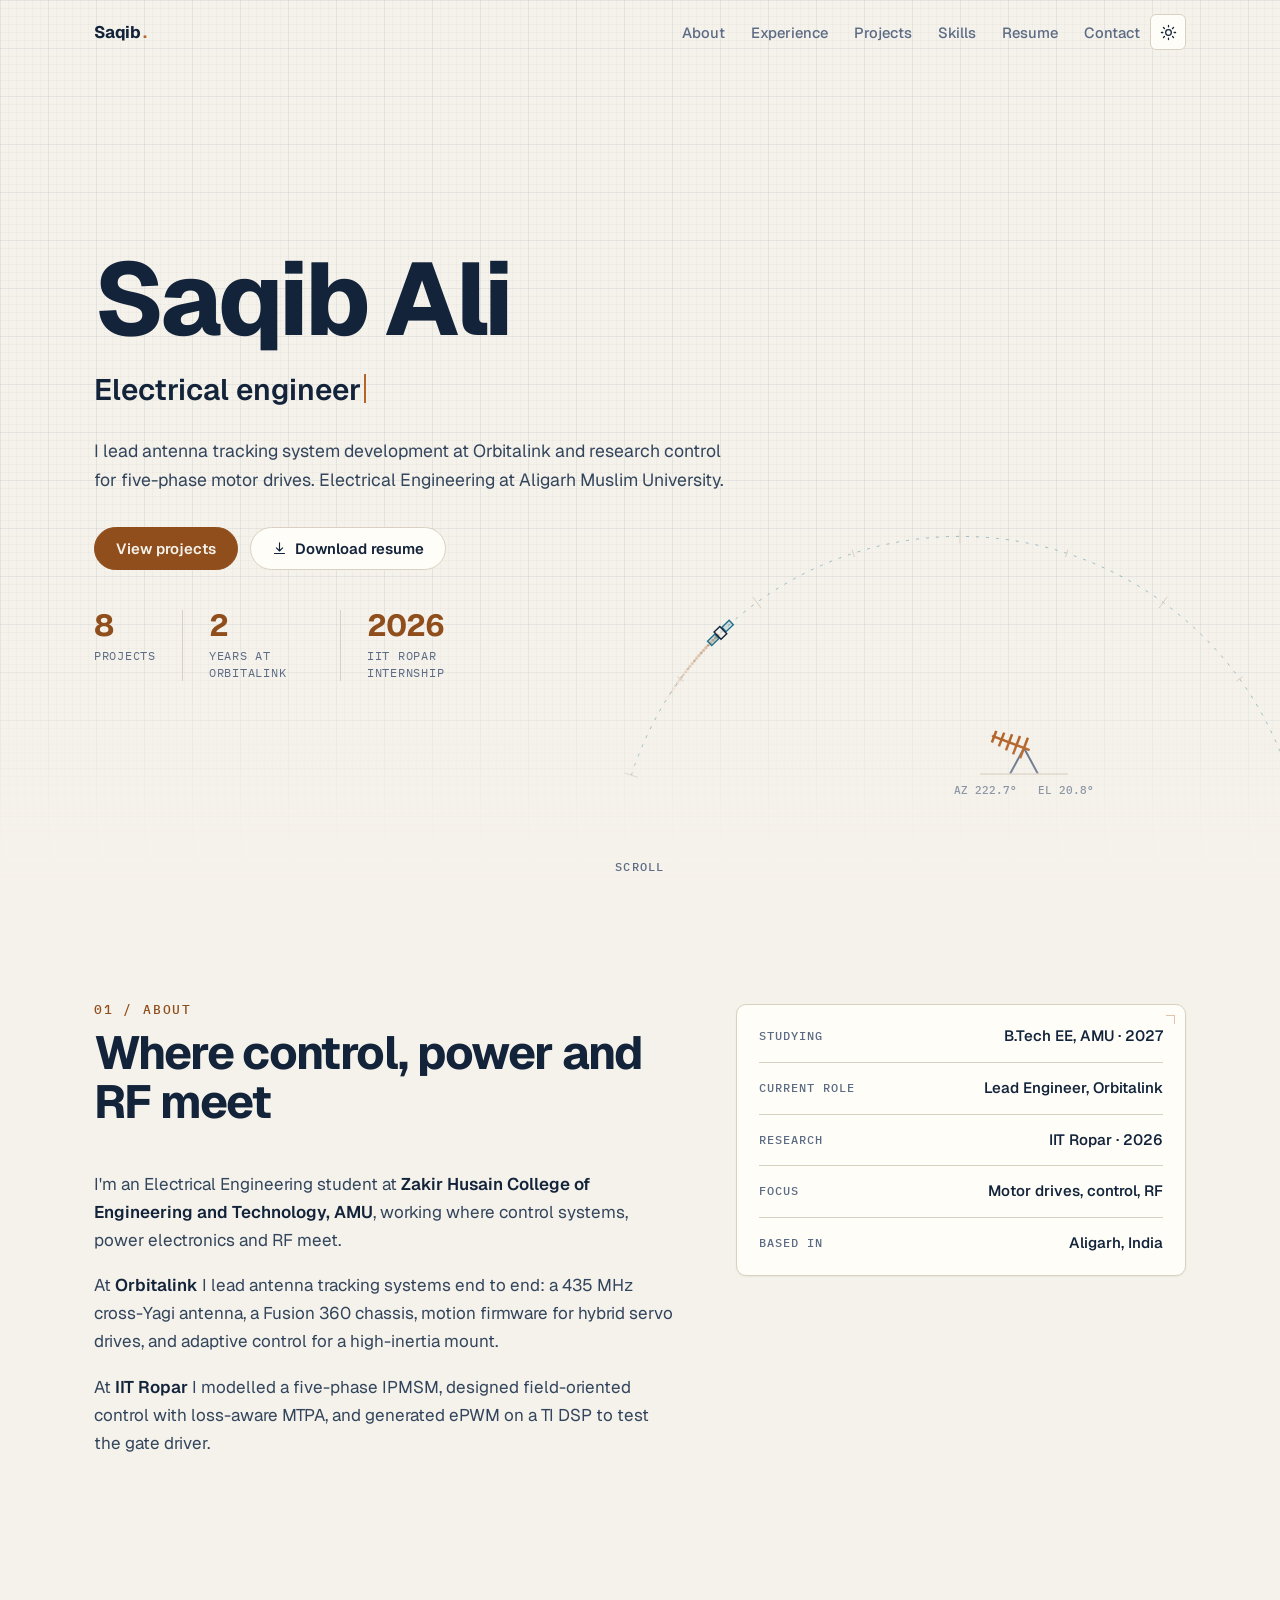
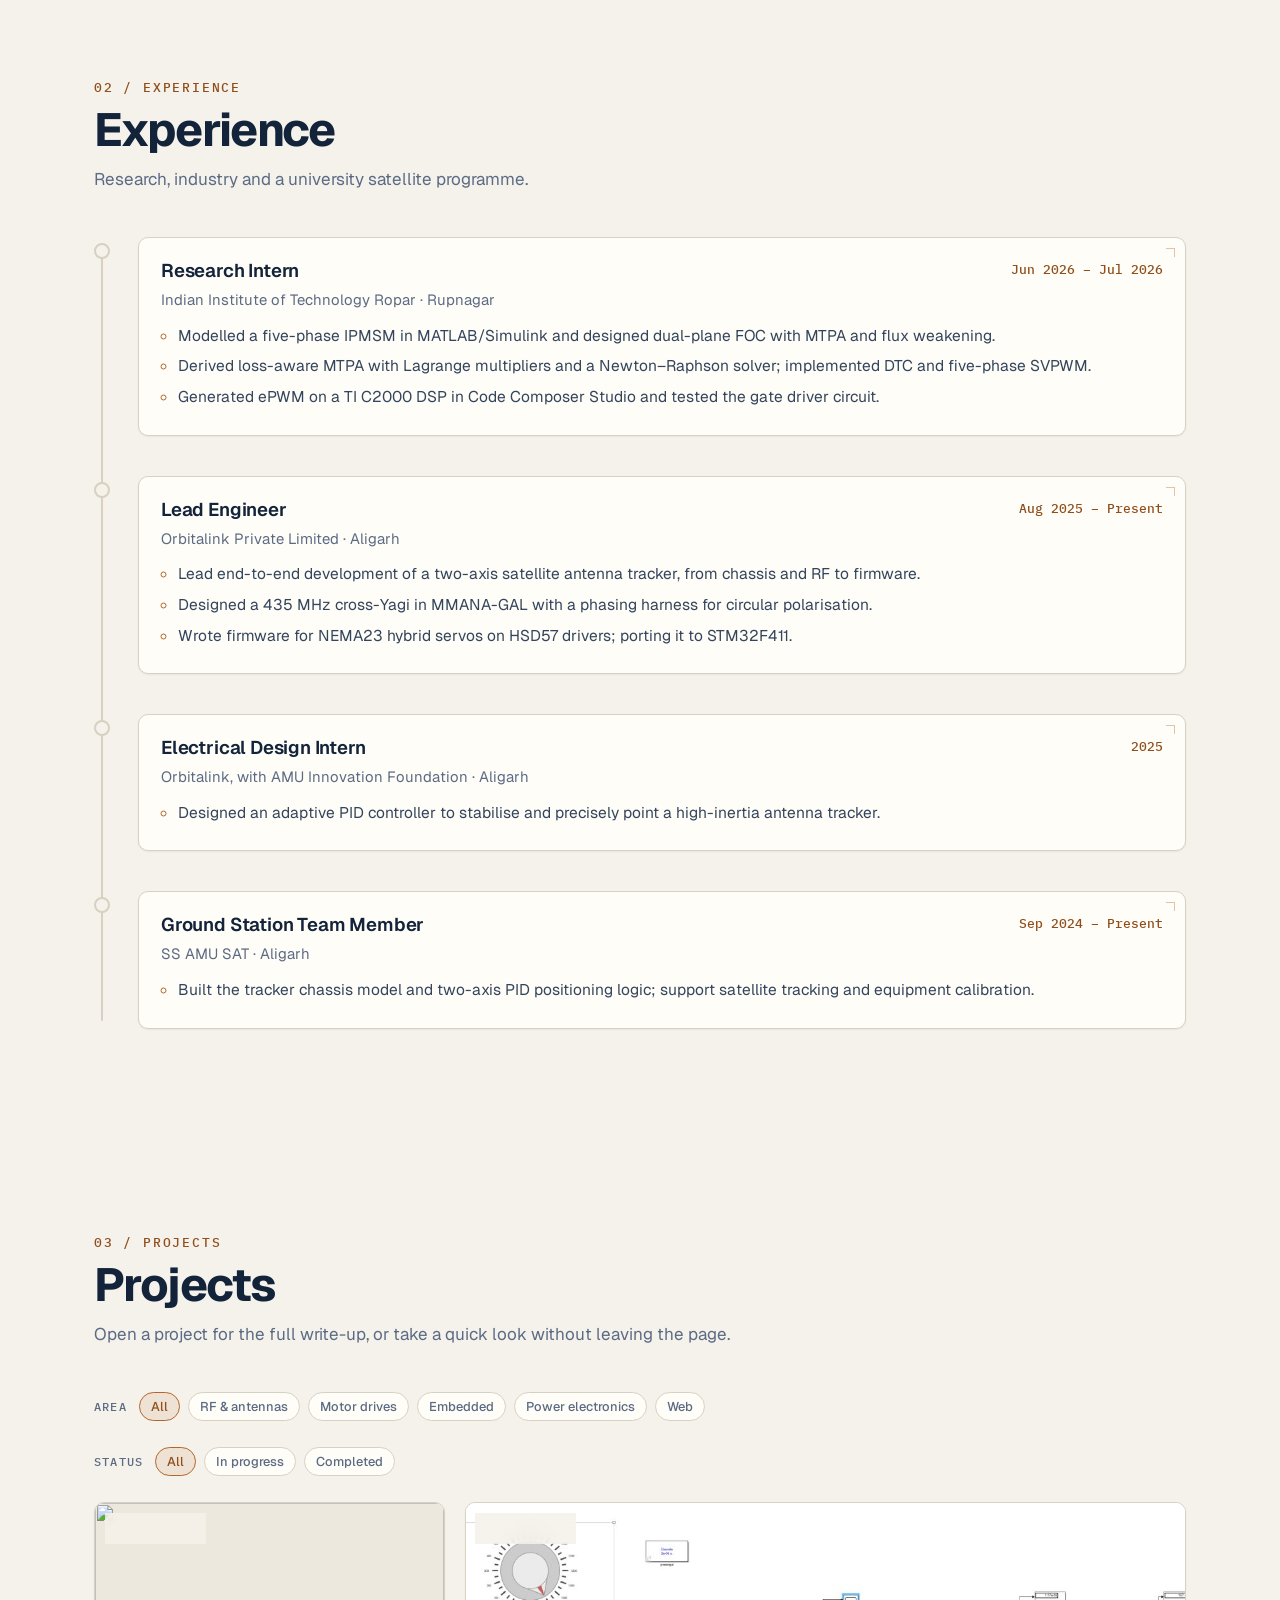
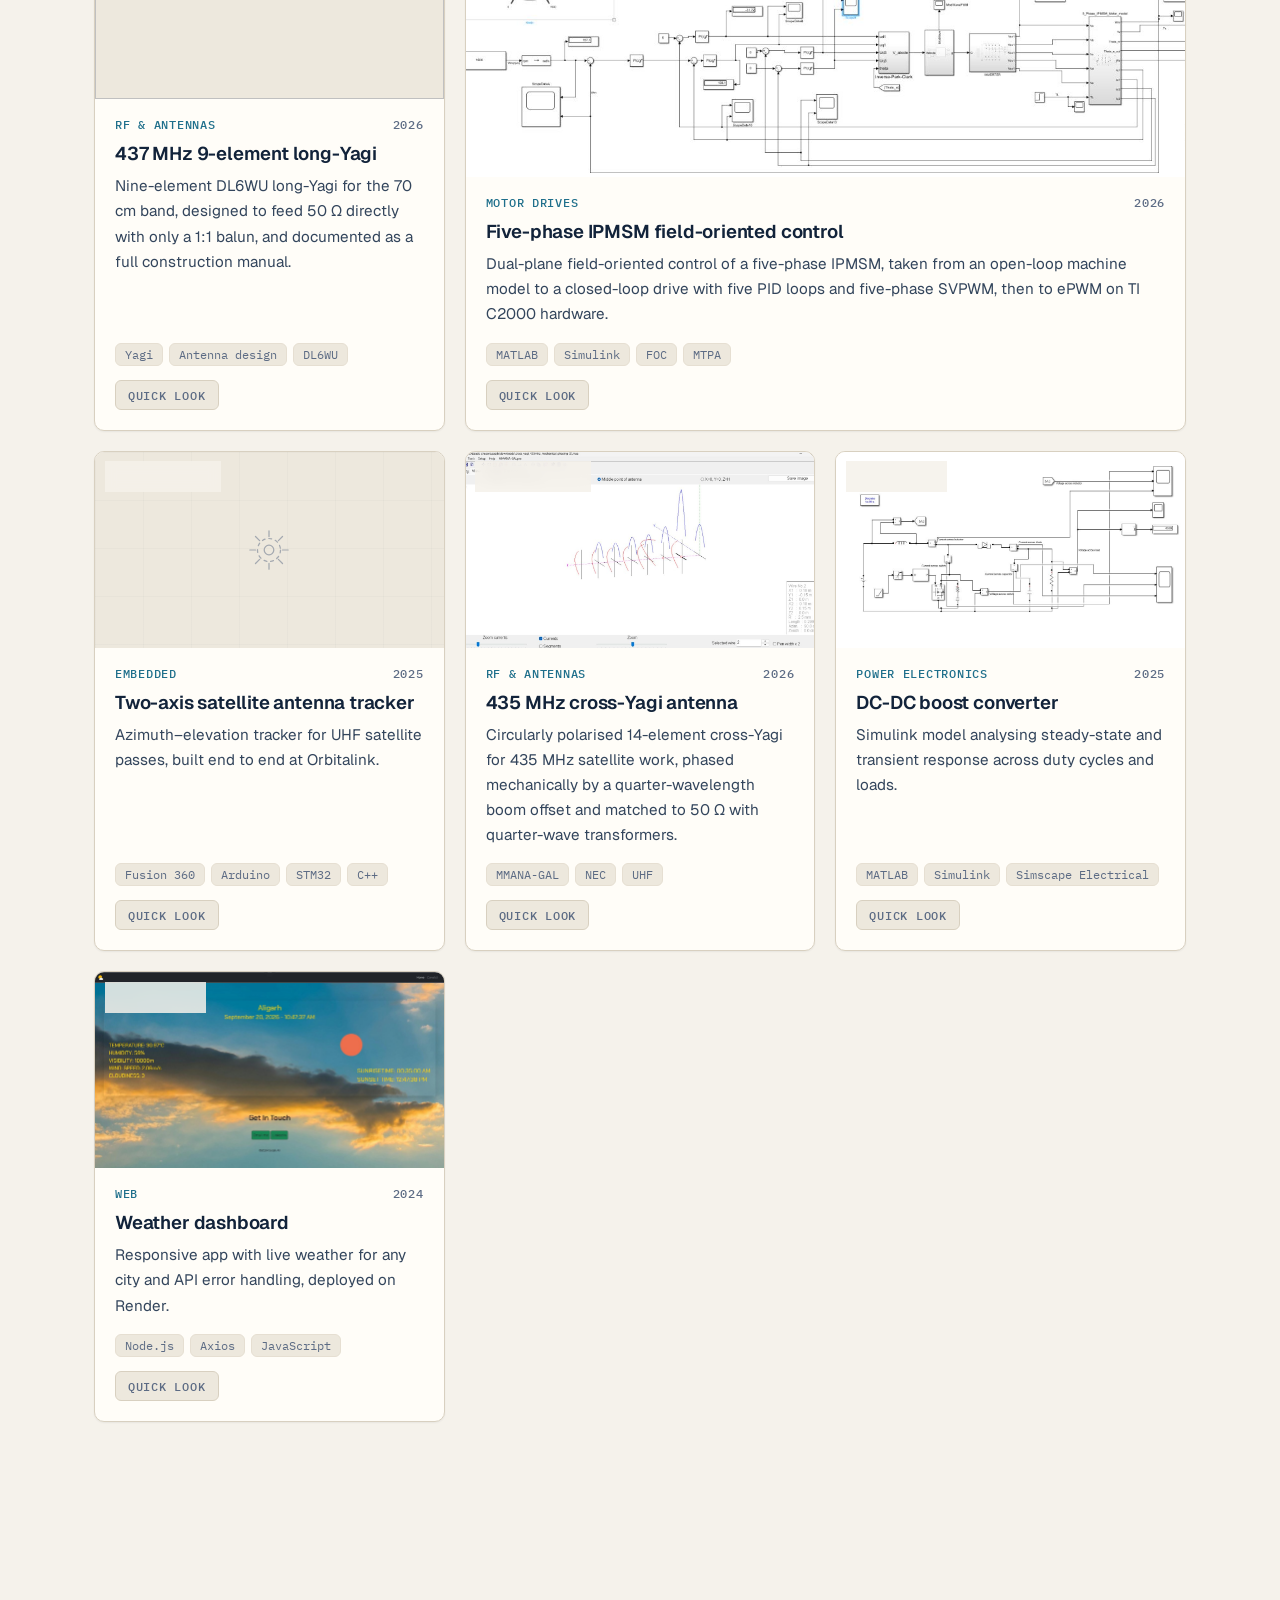
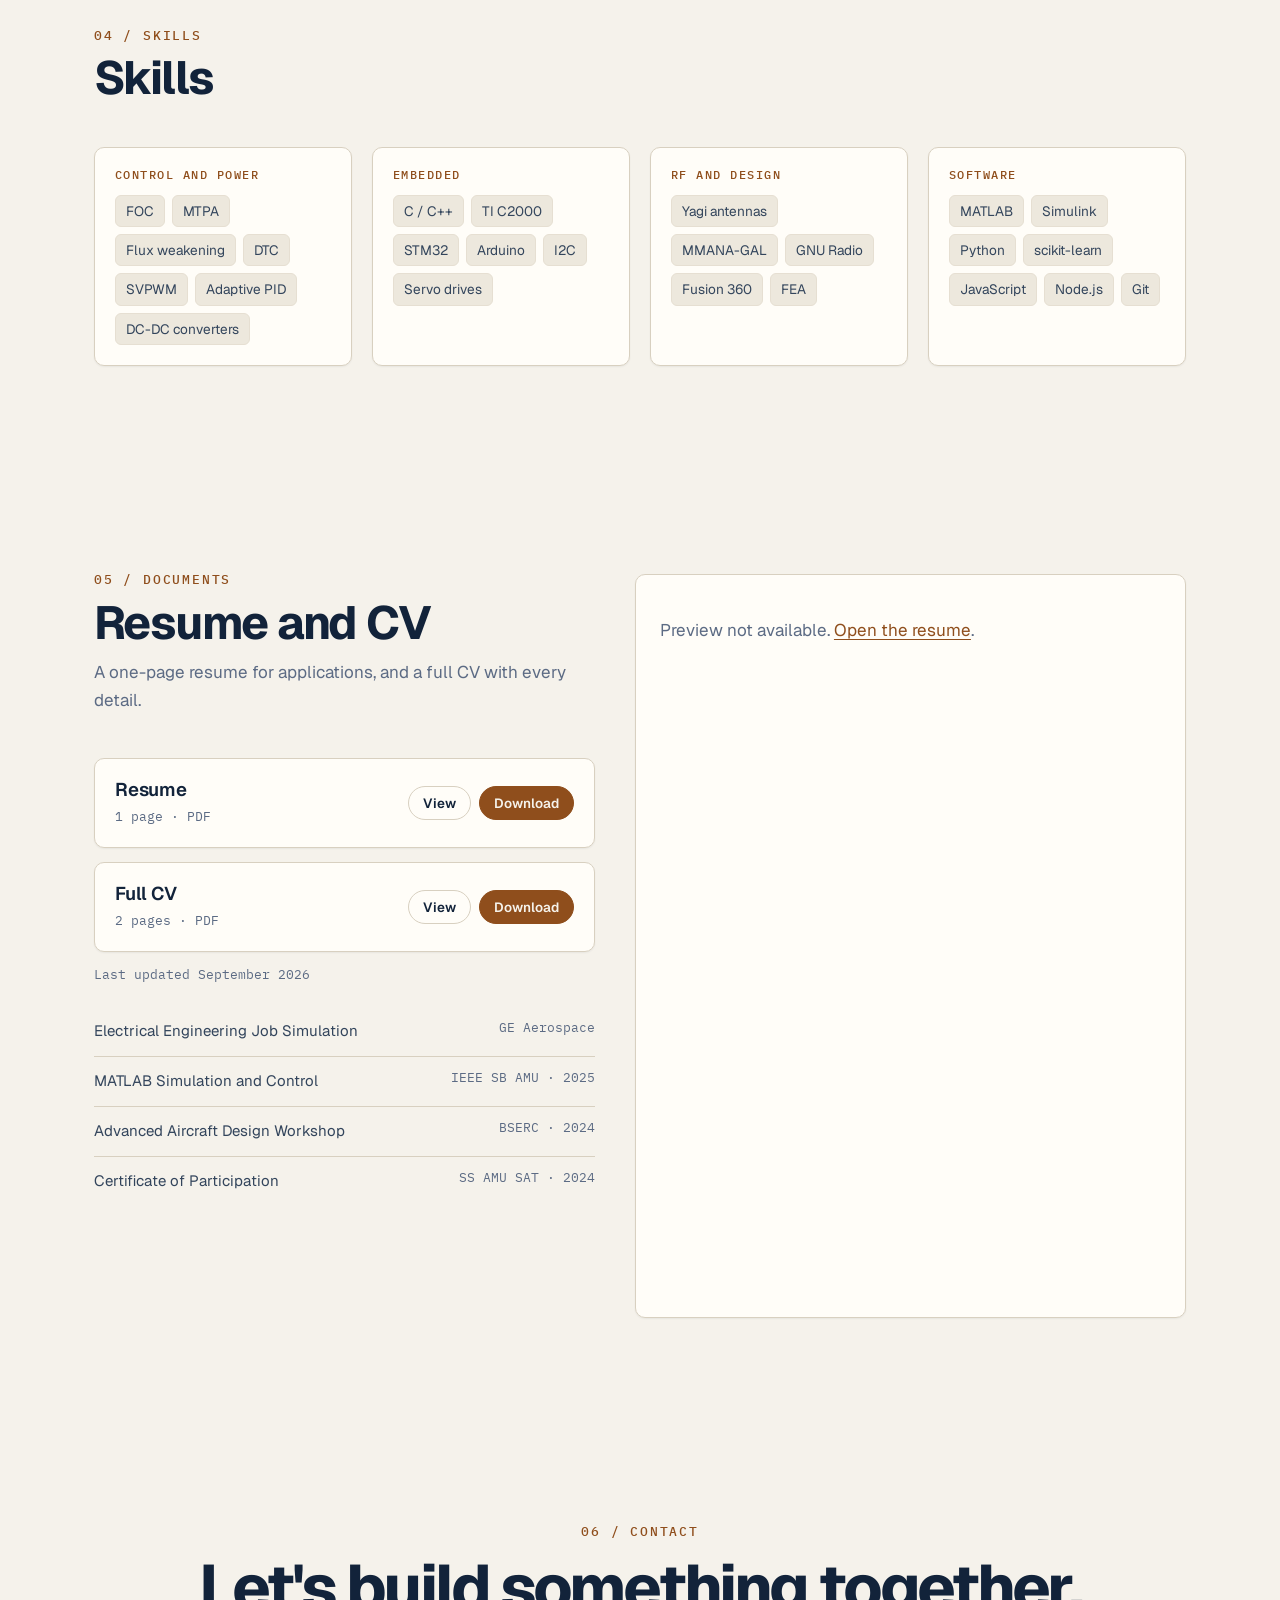
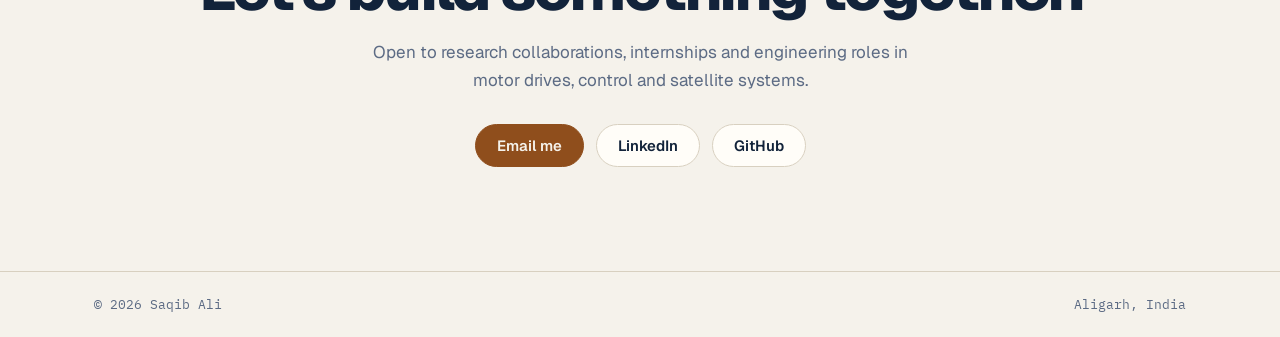
==== index.html @ 6b5d2930 "Editable site content, proof numbers, social card" ====
<!DOCTYPE html>
<html lang="en">
<head>
<meta charset="UTF-8">
<meta name="viewport" content="width=device-width, initial-scale=1">
<title>Saqib Ali — Electrical Engineer</title>
<meta name="description" content="Saqib Ali — Electrical Engineering student at AMU. Five-phase motor drive control, satellite antenna tracking systems and embedded firmware.">
<meta name="theme-color" content="#F5F2EB" media="(prefers-color-scheme: light)">
<meta name="theme-color" content="#0A1420" media="(prefers-color-scheme: dark)">
<link rel="canonical" href="https://whitescholar-01.github.io/My_Portfolio/">

<!-- Social preview -->
<meta property="og:type" content="website">
<meta property="og:title" content="Saqib Ali — Electrical Engineer">
<meta property="og:description" content="Motor drive control, satellite antenna tracking and embedded firmware.">
<meta property="og:url" content="https://whitescholar-01.github.io/My_Portfolio/">
<meta property="og:image" content="https://whitescholar-01.github.io/My_Portfolio/assets/img/og-image.png">
<meta property="og:image:width" content="1200">
<meta property="og:image:height" content="630">
<meta name="twitter:card" content="summary_large_image">
<meta name="twitter:image" content="https://whitescholar-01.github.io/My_Portfolio/assets/img/og-image.png">

<!-- Structured data: lets search engines read this as a person, not just a page -->
<script type="application/ld+json">
{
  "@context": "https://schema.org",
  "@type": "Person",
  "name": "Saqib Ali",
  "jobTitle": "Electrical Engineering Student",
  "url": "https://whitescholar-01.github.io/My_Portfolio/",
  "email": "mailto:saqibali1729@gmail.com",
  "address": { "@type": "PostalAddress", "addressLocality": "Aligarh", "addressCountry": "IN" },
  "alumniOf": { "@type": "CollegeOrUniversity", "name": "Aligarh Muslim University" },
  "sameAs": [
    "https://github.com/WhiteScholar-01",
    "https://www.linkedin.com/in/saqib-a-2a3a01287"
  ],
  "knowsAbout": ["Field-oriented control", "Power electronics", "Antenna design", "Embedded systems"]
}
</script>

<link rel="icon" href="data:image/svg+xml,<svg xmlns='http://www.w3.org/2000/svg' viewBox='0 0 32 32'><rect width='32' height='32' rx='7' fill='%230A1420'/><g stroke='%23E7A15A' stroke-width='2' fill='none' stroke-linecap='round'><path d='M9 25h14M16 25V11'/><path d='M10 11h12M12 7h8'/></g></svg>">

<link rel="preconnect" href="https://fonts.googleapis.com">
<link rel="preconnect" href="https://fonts.gstatic.com" crossorigin>
<link href="https://fonts.googleapis.com/css2?family=Geist:wght@300..800&family=IBM+Plex+Mono:wght@400;500&display=swap" rel="stylesheet">

<link rel="stylesheet" href="assets/css/tokens.css">
<link rel="stylesheet" href="assets/css/site.css">

<!-- Theme boot. Must run before the first paint, so it is inline and tiny:
     it only reads a stored choice. With no stored choice it does nothing and
     the stylesheet's prefers-color-scheme rules take over. -->
<script>
(function () {
  try {
    var t = localStorage.getItem("portfolio-theme");
    if (t === "light" || t === "dark") document.documentElement.setAttribute("data-theme", t);
  } catch (e) {}
  document.documentElement.classList.add("js-boot");
})();
</script>
</head>

<body>
<script>
/* Mark the document as scripted so the entrance animations arm. If the module
   never loads (old browser, blocked CDN), reveal everything after 4s anyway —
   the content must never be stuck invisible. */
document.body.classList.add("js");
setTimeout(function () {
  if (!window.__jsReady) {
    document.body.classList.add("ready");
    document.querySelectorAll(".reveal").forEach(function (n) { n.classList.add("in"); });
  }
}, 4000);
</script>

<div id="progress" aria-hidden="true"></div>
<a class="sr-only" href="#about">Skip to content</a>

<header class="top" id="topbar">
  <div class="wrap">
    <a class="mark" href="#top">Saqib<span class="dot">.</span></a>
    <div class="nav-right">
      <nav aria-label="Main">
        <ul id="navlist">
          <li><a href="#about">About</a></li>
          <li><a href="#experience">Experience</a></li>
          <li><a href="#projects">Projects</a></li>
          <li><a href="#skills">Skills</a></li>
          <li><a href="#resume">Resume</a></li>
          <li><a href="#contact">Contact</a></li>
        </ul>
      </nav>
      <button class="icon-btn" id="themeBtn" type="button" aria-label="Switch theme">
        <svg class="icon-moon" viewBox="0 0 24 24" fill="none" stroke="currentColor" stroke-width="1.8" stroke-linecap="round" stroke-linejoin="round" aria-hidden="true"><path d="M21 12.8A9 9 0 1 1 11.2 3a7 7 0 0 0 9.8 9.8z"/></svg>
        <svg class="icon-sun" viewBox="0 0 24 24" fill="none" stroke="currentColor" stroke-width="1.8" stroke-linecap="round" aria-hidden="true"><circle cx="12" cy="12" r="4"/><path d="M12 2v2M12 20v2M2 12h2M20 12h2M4.9 4.9l1.4 1.4M17.7 17.7l1.4 1.4M4.9 19.1l1.4-1.4M17.7 6.3l1.4-1.4"/></svg>
      </button>
      <button class="icon-btn menu-btn" type="button" aria-expanded="false" aria-controls="navlist" aria-label="Menu">
        <svg viewBox="0 0 24 24" fill="none" stroke="currentColor" stroke-width="1.8" stroke-linecap="round" aria-hidden="true"><path d="M4 7h16M4 12h16M4 17h16"/></svg>
      </button>
    </div>
  </div>
</header>

<!-- ==========================================================================
     Everything below with an id is filled from data/site.json by site.js.
     The markup here is the fallback shown if that file is missing or fails
     to load, so the page always says something sensible.
     ========================================================================== -->
<main id="top">
  <!-- ===================== HERO ===================== -->
  <section class="hero">
    <canvas id="sky" aria-hidden="true"></canvas>
    <div class="wrap">
      <p class="eyebrow" id="heroEyebrow" hidden></p>
      <h1 data-split id="heroName">Saqib Ali</h1>
      <p class="role"><b id="roleText">Electrical engineer</b><span class="caret" aria-hidden="true"></span></p>
      <p class="lede" id="heroLede">I lead antenna tracking system development at Orbitalink and research control for five-phase motor drives. Electrical Engineering at Aligarh Muslim University.</p>
      <div class="actions">
        <a class="btn primary" id="heroCta" href="#projects">View projects</a>
        <a class="btn" id="heroResume" href="assets/docs/Saqib_Ali_Resume.pdf" download="Saqib_Ali_Resume.pdf">
          <svg viewBox="0 0 24 24" fill="none" stroke="currentColor" stroke-width="1.8" stroke-linecap="round" stroke-linejoin="round" aria-hidden="true"><path d="M12 3v12M7 11l5 5 5-5M4 20h16"/></svg>
          <span id="heroResumeLabel">Download resume</span>
        </a>
      </div>
      <dl class="stats" id="heroStats" hidden></dl>
    </div>
    <a class="scroll-hint" href="#about">Scroll</a>
  </section>

  <!-- ===================== ABOUT ===================== -->
  <section class="block" id="about">
    <div class="wrap about">
      <div class="reveal">
        <div class="sec-head">
          <span class="num">01 / ABOUT</span>
          <h2 id="aboutHeading">Where control, power and RF meet</h2>
        </div>
        <div id="aboutBody">
          <p>I'm an Electrical Engineering student at <strong>Zakir Husain College of Engineering and Technology, AMU</strong>, working where control systems, power electronics and RF meet.</p>
          <p>At <strong>Orbitalink</strong> I lead antenna tracking systems end to end: a 435 MHz cross-Yagi antenna, a Fusion 360 chassis, motion firmware for hybrid servo drives, and adaptive control for a high-inertia mount.</p>
          <p>At <strong>IIT Ropar</strong> I modelled a five-phase IPMSM, designed field-oriented control with loss-aware MTPA, and generated ePWM on a TI DSP to test the gate driver.</p>
        </div>
      </div>
      <div class="panel sheet ticked reveal">
        <dl id="aboutPanel">
          <div><dt>Studying</dt><dd>B.Tech EE, AMU · 2027</dd></div>
          <div><dt>Current role</dt><dd>Lead Engineer, Orbitalink</dd></div>
          <div><dt>Research</dt><dd>IIT Ropar · 2026</dd></div>
          <div><dt>Focus</dt><dd>Motor drives, control, RF</dd></div>
          <div><dt>Based in</dt><dd>Aligarh, India</dd></div>
        </dl>
      </div>
    </div>
  </section>

  <!-- ===================== EXPERIENCE ===================== -->
  <section class="block" id="experience">
    <div class="wrap">
      <div class="sec-head reveal">
        <span class="num">02 / EXPERIENCE</span>
        <h2>Experience</h2>
        <p id="expIntro">Research, industry and a university satellite programme.</p>
      </div>
      <ol class="timeline" id="timeline">
        <li class="reveal"><div class="job sheet ticked">
          <div class="job-top"><h3>Research Intern</h3><span class="when">Jun 2026 – Jul 2026</span></div>
          <p class="org">Indian Institute of Technology Ropar · Rupnagar</p>
          <ul>
            <li>Modelled a five-phase IPMSM in MATLAB/Simulink and designed dual-plane FOC with MTPA and flux weakening.</li>
            <li>Derived loss-aware MTPA with Lagrange multipliers and a Newton–Raphson solver; implemented DTC and five-phase SVPWM.</li>
            <li>Generated ePWM on a TI C2000 DSP in Code Composer Studio and tested the gate driver circuit.</li>
          </ul>
        </div></li>
        <li class="reveal"><div class="job sheet ticked">
          <div class="job-top"><h3>Lead Engineer</h3><span class="when">Aug 2025 – Present</span></div>
          <p class="org">Orbitalink Private Limited · Aligarh</p>
          <ul>
            <li>Lead end-to-end development of a two-axis satellite antenna tracker, from chassis and RF to firmware.</li>
            <li>Designed a 435 MHz cross-Yagi in MMANA-GAL with a phasing harness for circular polarisation.</li>
            <li>Wrote firmware for NEMA23 hybrid servos on HSD57 drivers; porting it to STM32F411.</li>
          </ul>
        </div></li>
        <li class="reveal"><div class="job sheet ticked">
          <div class="job-top"><h3>Electrical Design Intern</h3><span class="when">2025</span></div>
          <p class="org">Orbitalink, with AMU Innovation Foundation · Aligarh</p>
          <ul><li>Designed an adaptive PID controller to stabilise and precisely point a high-inertia antenna tracker.</li></ul>
        </div></li>
        <li class="reveal"><div class="job sheet ticked">
          <div class="job-top"><h3>Ground Station Team Member</h3><span class="when">Sep 2024 – Present</span></div>
          <p class="org">SS AMU SAT · Aligarh</p>
          <ul><li>Built the tracker chassis model and two-axis PID positioning logic; support satellite tracking and equipment calibration.</li></ul>
        </div></li>
      </ol>
    </div>
  </section>

  <!-- ===================== PROJECTS ===================== -->
  <section class="block" id="projects">
    <div class="wrap">
      <div class="sec-head reveal">
        <span class="num">03 / PROJECTS</span>
        <h2>Projects</h2>
        <p>Open a project for the full write-up, or take a quick look without leaving the page.</p>
      </div>
      <div id="filters"></div>
      <div class="grid" id="grid"><p class="status">Loading projects…</p></div>
      <noscript>
        <p class="status">The project list is loaded with JavaScript. You can browse the
        folders under <code>projects/</code> instead.</p>
      </noscript>
    </div>
  </section>

  <!-- ===================== SKILLS ===================== -->
  <section class="block" id="skills">
    <div class="wrap">
      <div class="sec-head reveal">
        <span class="num">04 / SKILLS</span>
        <h2>Skills</h2>
        <p id="skillsNote" hidden></p>
      </div>
      <div class="skills" id="skillsGrid">
        <div class="skill sheet reveal"><h3>Control and power</h3><ul><li>FOC</li><li>MTPA</li><li>Flux weakening</li><li>DTC</li><li>SVPWM</li><li>Adaptive PID</li><li>DC-DC converters</li></ul></div>
        <div class="skill sheet reveal"><h3>Embedded</h3><ul><li>C / C++</li><li>TI C2000</li><li>STM32</li><li>Arduino</li><li>I2C</li><li>Servo drives</li></ul></div>
        <div class="skill sheet reveal"><h3>RF and design</h3><ul><li>Yagi antennas</li><li>MMANA-GAL</li><li>GNU Radio</li><li>Fusion 360</li><li>FEA</li></ul></div>
        <div class="skill sheet reveal"><h3>Software</h3><ul><li>MATLAB</li><li>Simulink</li><li>Python</li><li>scikit-learn</li><li>JavaScript</li><li>Node.js</li><li>Git</li></ul></div>
      </div>
    </div>
  </section>

  <!-- ===================== RESUME ===================== -->
  <section class="block" id="resume">
    <div class="wrap resume">
      <div class="reveal">
        <div class="sec-head">
          <span class="num">05 / DOCUMENTS</span>
          <h2>Resume and CV</h2>
          <p id="resumeIntro">A one-page resume for applications, and a full CV with every detail.</p>
        </div>
        <div class="doc sheet">
          <div><h3>Resume</h3><span class="muted">1 page · PDF</span></div>
          <div class="btns">
            <a class="btn small" href="assets/docs/Saqib_Ali_Resume.pdf" target="_blank" rel="noopener">View</a>
            <a class="btn small primary" href="assets/docs/Saqib_Ali_Resume.pdf" download="Saqib_Ali_Resume.pdf">Download</a>
          </div>
        </div>
        <div class="doc sheet">
          <div><h3>Full CV</h3><span class="muted">2 pages · PDF</span></div>
          <div class="btns">
            <a class="btn small" href="assets/docs/Saqib_Ali_CV.pdf" target="_blank" rel="noopener">View</a>
            <a class="btn small primary" href="assets/docs/Saqib_Ali_CV.pdf" download="Saqib_Ali_CV.pdf">Download</a>
          </div>
        </div>
        <p class="updated" id="resumeUpdated" hidden></p>
        <ul class="certs" id="certs">
          <li>Electrical Engineering Job Simulation<span>GE Aerospace</span></li>
          <li>MATLAB Simulation and Control<span>IEEE SB AMU · 2025</span></li>
          <li>Advanced Aircraft Design Workshop<span>BSERC · 2024</span></li>
          <li>Certificate of Participation<span>SS AMU SAT · 2024</span></li>
        </ul>
      </div>
      <div class="preview sheet reveal">
        <object data="assets/docs/Saqib_Ali_Resume.pdf#view=FitH&amp;toolbar=0" type="application/pdf" aria-label="Resume preview">
          <p class="status" style="padding:24px">Preview not available.
            <a href="assets/docs/Saqib_Ali_Resume.pdf" target="_blank" rel="noopener">Open the resume</a>.</p>
        </object>
      </div>
    </div>
  </section>

  <!-- ===================== CONTACT ===================== -->
  <section class="block contact" id="contact">
    <div class="wrap reveal">
      <span class="num">06 / CONTACT</span>
      <h2 id="contactHeading">Let's build something together.</h2>
      <p id="contactText">Open to research collaborations, internships and engineering roles in motor drives, control and satellite systems.</p>
      <div class="actions" id="contactActions">
        <a class="btn primary" href="mailto:saqibali1729@gmail.com">Email me</a>
        <a class="btn" href="https://www.linkedin.com/in/saqib-a-2a3a01287" target="_blank" rel="noopener">LinkedIn</a>
        <a class="btn" href="https://github.com/WhiteScholar-01" target="_blank" rel="noopener">GitHub</a>
      </div>
    </div>
  </section>
</main>

<footer>
  <div class="wrap">
    <span>© <span id="yr">2026</span> Saqib Ali</span>
    <span id="footerLoc">Aligarh, India</span>
  </div>
</footer>

<dialog id="modal" aria-labelledby="mTitle">
  <button class="m-close" type="button" aria-label="Close" id="mClose">✕</button>
  <div id="mContent"></div>
</dialog>

<script type="module" src="assets/js/site.js"></script>
</body>
</html>
---- assets/css/tokens.css ----
/* ==========================================================================
   tokens.css — the Blueprint design system
   --------------------------------------------------------------------------
   One place for every colour, font, radius and spacing value on the site.
   Change a value here and it changes everywhere.

   COLOUR THEORY
   Ground:  a warm, very low-chroma ivory (light) / deep ink navy (dark).
            Low chroma means the ground never competes with the content.
   Accent:  copper — hue ~25-30 degrees. Chosen because it is literally the
            material of motor windings and antenna elements.
   Signal:  teal-blue — hue ~195 degrees, near the complement of copper.
            Reserved for data: categories, links to live things, the beam.
   Because ground is near-neutral and only two hues carry chroma, every
   coloured thing on the page reads as meaningful rather than decorative.

   Each theme keeps identical token NAMES, so components never branch.
   ========================================================================== */

:root {
  /* ---- type ---- */
  --font-sans: "Geist", system-ui, -apple-system, "Segoe UI", sans-serif;
  --font-mono: "IBM Plex Mono", ui-monospace, "SF Mono", Menlo, monospace;

  /* ---- geometry ---- */
  --r-sm: 6px;
  --r-md: 10px;
  --r-lg: 16px;
  --r-pill: 999px;
  --wrap: 1140px;
  --gutter: 24px;
  --nav-h: 64px;

  /* ---- motion ---- */
  --t-fast: .18s;
  --t-mid: .28s;
  --t-slow: .6s;
  --ease: cubic-bezier(.2, .8, .2, 1);

  /* ---- grid overlay (the "blueprint" texture) ---- */
  --grid-minor: 8px;
  --grid-major: 48px;
}

/* ==========================================================================
   LIGHT — "paper". The default.
   ========================================================================== */
:root,
:root[data-theme="light"] {
  color-scheme: light;

  --bg: #F5F2EB;          /* ivory drawing paper                       */
  --surface: #FFFDF8;     /* a sheet laid on top of the paper          */
  --surface-2: #EDE8DD;   /* recessed wells: tags, thumbnails          */
  --line: #D8D0C0;        /* hairline rules                            */
  --line-soft: #E6DFD2;   /* the fainter half of the grid              */

  --text: #12233A;        /* ink          14.9:1 on bg                 */
  --text-2: #33455C;      /* body copy     8.8:1 on bg                 */
  --muted: #5C6B84;       /* labels        4.6:1 on bg (AA)            */

  --accent: #B4652A;      /* copper — fills, borders, large type       */
  --accent-strong: #8F4E1C; /* copper for small text  5.7:1 (AA)       */
  --accent-soft: rgba(180, 101, 42, .11);
  --accent-line: rgba(180, 101, 42, .38);
  --on-accent: #F5F2EB;   /* label colour on an --accent-strong fill   */

  --signal: #1F6F8B;      /* teal-blue    5.1:1 on bg (AA)             */
  --signal-soft: rgba(31, 111, 139, .10);

  --ok: #2F7D52;
  --planned: #1F6F8B;

  --shadow-sm: 0 1px 2px rgba(18, 35, 58, .06);
  --shadow-md: 0 8px 26px -14px rgba(18, 35, 58, .28);

  --grid-c1: rgba(18, 35, 58, .045);  /* major rule  */
  --grid-c2: rgba(18, 35, 58, .022);  /* minor rule  */
  --nav-glass: rgba(245, 242, 235, .86);
  --backdrop: rgba(18, 35, 58, .34);
}

/* ==========================================================================
   DARK — "night". Same drawing, lit differently.
   ========================================================================== */
:root[data-theme="dark"] {
  color-scheme: dark;

  --bg: #0A1420;
  --surface: #11202F;
  --surface-2: #17293B;
  --line: #263D54;
  --line-soft: #1C3145;

  --text: #E8EEF5;        /* 15.9:1 on bg */
  --text-2: #C6D3E2;      /* 12.2:1 on bg */
  --muted: #93A7BC;       /*  7.5:1 on bg */

  --accent: #E7A15A;      /*  8.5:1 on bg */
  --accent-strong: #EFB877;
  --accent-soft: rgba(231, 161, 90, .14);
  --accent-line: rgba(231, 161, 90, .45);
  --on-accent: #0A1420;

  --signal: #63B8D6;      /*  8.3:1 on bg */
  --signal-soft: rgba(99, 184, 214, .13);

  --ok: #6FCF97;
  --planned: #63B8D6;

  --shadow-sm: 0 1px 2px rgba(0, 0, 0, .3);
  --shadow-md: 0 10px 30px -16px rgba(0, 0, 0, .8);

  --grid-c1: rgba(200, 222, 245, .050);
  --grid-c2: rgba(200, 222, 245, .022);
  --nav-glass: rgba(10, 20, 32, .84);
  --backdrop: rgba(3, 8, 14, .7);
}

/* Follow the operating system until the visitor picks a theme themselves.
   The [data-theme] blocks above always win, because an explicit choice
   should outrank a system default. */
@media (prefers-color-scheme: dark) {
  :root:not([data-theme]) {
    color-scheme: dark;
    --bg: #0A1420;
    --surface: #11202F;
    --surface-2: #17293B;
    --line: #263D54;
    --line-soft: #1C3145;
    --text: #E8EEF5;
    --text-2: #C6D3E2;
    --muted: #93A7BC;
    --accent: #E7A15A;
    --accent-strong: #EFB877;
    --accent-soft: rgba(231, 161, 90, .14);
    --accent-line: rgba(231, 161, 90, .45);
    --on-accent: #0A1420;
    --signal: #63B8D6;
    --signal-soft: rgba(99, 184, 214, .13);
    --ok: #6FCF97;
    --planned: #63B8D6;
    --shadow-sm: 0 1px 2px rgba(0, 0, 0, .3);
    --shadow-md: 0 10px 30px -16px rgba(0, 0, 0, .8);
    --grid-c1: rgba(200, 222, 245, .050);
    --grid-c2: rgba(200, 222, 245, .022);
    --nav-glass: rgba(10, 20, 32, .84);
    --backdrop: rgba(3, 8, 14, .7);
  }
}
---- assets/css/site.css ----
/* ==========================================================================
   site.css — layout and components
   Depends on tokens.css for every colour and measurement.
   Section order: base -> chrome -> hero -> sections -> components -> motion
   ========================================================================== */

/* --------------------------------------------------------------------------
   1. Base
   -------------------------------------------------------------------------- */
*, *::before, *::after { box-sizing: border-box; }

html {
  scroll-behavior: smooth;
  scroll-padding-top: calc(var(--nav-h) + 12px);
}

body {
  margin: 0;
  background: var(--bg);
  color: var(--text-2);
  font: 400 1.0625rem/1.65 var(--font-sans);
  -webkit-font-smoothing: antialiased;
  text-rendering: optimizeLegibility;
  transition: background var(--t-mid), color var(--t-mid);
}

/* The blueprint texture. Two superimposed grids — a 48px major rule and an
   8px minor rule — at very low opacity, so it reads as drawing paper rather
   than as a pattern. It sits behind everything and never scrolls out. */
body::before {
  content: "";
  position: fixed;
  inset: 0;
  z-index: -1;
  pointer-events: none;
  background-image:
    linear-gradient(var(--grid-c1) 1px, transparent 1px),
    linear-gradient(90deg, var(--grid-c1) 1px, transparent 1px),
    linear-gradient(var(--grid-c2) 1px, transparent 1px),
    linear-gradient(90deg, var(--grid-c2) 1px, transparent 1px);
  background-size:
    var(--grid-major) var(--grid-major),
    var(--grid-major) var(--grid-major),
    var(--grid-minor) var(--grid-minor),
    var(--grid-minor) var(--grid-minor);
  /* fade the grid out toward the bottom so long pages stay calm */
  -webkit-mask-image: linear-gradient(var(--bg) 0 68%, transparent 100%);
          mask-image: linear-gradient(var(--bg) 0 68%, transparent 100%);
}

img, svg, canvas { max-width: 100%; display: block; }

/* The UA stylesheet hides [hidden] with display:none, but any author rule
   that sets display (our .eyebrow and .stats are flex) wins over it. This
   puts the attribute back in charge, which JS relies on to show and hide. */
[hidden] { display: none !important; }

a { color: var(--accent-strong); text-underline-offset: 3px; }
a:hover { color: var(--accent); }

:focus-visible {
  outline: 2px solid var(--accent);
  outline-offset: 3px;
  border-radius: 4px;
}

::selection { background: var(--accent); color: var(--on-accent); }

code {
  font: 400 .88em var(--font-mono);
  background: var(--surface-2);
  border: 1px solid var(--line-soft);
  border-radius: 4px;
  padding: 1px 5px;
}

h1, h2, h3, h4 { color: var(--text); }

.wrap { max-width: var(--wrap); margin: 0 auto; padding: 0 var(--gutter); }
.muted { color: var(--muted); }
.sr-only {
  position: absolute; width: 1px; height: 1px; padding: 0; margin: -1px;
  overflow: hidden; clip: rect(0 0 0 0); white-space: nowrap; border: 0;
}

/* A recurring blueprint motif: a small copper corner tick on raised sheets. */
.ticked { position: relative; }
.ticked::after {
  content: "";
  position: absolute;
  top: 10px; right: 10px;
  width: 9px; height: 9px;
  border-top: 1.5px solid var(--accent-line);
  border-right: 1.5px solid var(--accent-line);
  pointer-events: none;
}

/* --------------------------------------------------------------------------
   2. Page chrome: progress bar, header, nav, theme toggle
   -------------------------------------------------------------------------- */
#progress {
  position: fixed;
  inset: 0 0 auto 0;
  height: 2px;
  background: linear-gradient(90deg, var(--accent), var(--signal));
  transform-origin: 0 50%;
  transform: scaleX(0);
  z-index: 30;
}

header.top {
  position: fixed;
  inset: 0 0 auto 0;
  z-index: 20;
  border-bottom: 1px solid transparent;
  transition: background var(--t-mid), border-color var(--t-mid);
}
header.top.scrolled {
  background: var(--nav-glass);
  backdrop-filter: blur(12px);
  -webkit-backdrop-filter: blur(12px);
  border-color: var(--line);
}
header.top .wrap {
  display: flex;
  align-items: center;
  justify-content: space-between;
  gap: 16px;
  height: var(--nav-h);
}

.mark {
  font: 700 1.05rem var(--font-sans);
  color: var(--text);
  text-decoration: none;
  letter-spacing: -.01em;
  display: inline-flex;
  align-items: baseline;
  gap: 2px;
}
.mark .dot { color: var(--accent); }

.nav-right { display: flex; align-items: center; gap: 10px; }
nav ul { display: flex; gap: 26px; list-style: none; margin: 0; padding: 0; }
nav a {
  color: var(--muted);
  text-decoration: none;
  font-size: .92rem;
  font-weight: 500;
  transition: color var(--t-fast);
}
nav a:hover, nav a.current { color: var(--text); }
nav a.current { position: relative; }
nav a.current::after {
  content: "";
  position: absolute;
  left: 0; right: 0; bottom: -6px;
  height: 1.5px;
  background: var(--accent);
}

/* Icon buttons (theme toggle, mobile menu) */
.icon-btn {
  display: inline-grid;
  place-items: center;
  width: 36px; height: 36px;
  border: 1px solid var(--line);
  border-radius: var(--r-sm);
  background: var(--surface);
  color: var(--text);
  cursor: pointer;
  transition: border-color var(--t-fast), color var(--t-fast), background var(--t-fast);
}
.icon-btn:hover { border-color: var(--accent); color: var(--accent); }
.icon-btn svg { width: 17px; height: 17px; }
/* One button, two glyphs: show whichever the *next* click would give you. */
:root[data-theme="dark"] .icon-sun,
:root:not([data-theme="dark"]) .icon-moon { display: none; }
@media (prefers-color-scheme: dark) {
  :root:not([data-theme]) .icon-sun { display: block; }
  :root:not([data-theme]) .icon-moon { display: none; }
}

.menu-btn { display: none; }

@media (max-width: 880px) {
  .menu-btn { display: inline-grid; }
  nav ul {
    display: none;
    position: absolute;
    top: var(--nav-h); left: 0; right: 0;
    flex-direction: column;
    gap: 0;
    background: var(--bg);
    border-bottom: 1px solid var(--line);
    box-shadow: var(--shadow-md);
  }
  nav ul.open { display: flex; }
  nav li a { display: block; padding: 14px var(--gutter); }
  nav a.current::after { display: none; }
}

/* --------------------------------------------------------------------------
   3. Hero
   -------------------------------------------------------------------------- */
.hero {
  position: relative;
  min-height: 100svh;
  display: flex;
  align-items: center;
  overflow: hidden;
  padding: calc(var(--nav-h) + 40px) 0 72px;
}
#sky { position: absolute; inset: 0; width: 100%; height: 100%; }
.hero::after {
  content: "";
  position: absolute;
  inset: auto 0 0 0;
  height: 160px;
  background: linear-gradient(transparent, var(--bg));
  pointer-events: none;
}
.hero .wrap { position: relative; z-index: 1; width: 100%; }

/* Mono eyebrow — the label on a drawing. */
.eyebrow {
  font: 500 .8rem/1 var(--font-mono);
  letter-spacing: .14em;
  text-transform: uppercase;
  color: var(--accent-strong);
  margin: 0 0 16px;
  display: flex;
  align-items: center;
  gap: 10px;
}
.eyebrow::after {
  content: "";
  flex: 0 0 56px;
  height: 1px;
  background: var(--accent-line);
}

.hero h1 {
  font-size: clamp(3rem, 9vw, 6.4rem);
  line-height: .94;
  letter-spacing: -.045em;
  font-weight: 760;
  margin: 0 0 18px;
}
.hero h1 .ch { display: inline-block; }

.role {
  font-size: clamp(1.2rem, 3vw, 1.85rem);
  font-weight: 450;
  color: var(--muted);
  margin: 0 0 22px;
  min-height: 1.5em;
}
.role b { color: var(--text); font-weight: 600; }
.caret {
  display: inline-block;
  width: 2px; height: 1em;
  background: var(--accent);
  vertical-align: -.12em;
  margin-left: 3px;
  animation: blink 1s steps(1) infinite;
}
@keyframes blink { 50% { opacity: 0; } }

.lede { max-width: 54ch; color: var(--text-2); font-size: 1.1rem; margin: 0 0 32px; }

.actions { display: flex; flex-wrap: wrap; gap: 12px; }

/* Proof numbers under the hero buttons. Three facts a reader can check. */
.stats {
  display: flex;
  flex-wrap: wrap;
  gap: 0;
  margin: 40px 0 0;
  max-width: 560px;
}
.stats > div {
  padding: 0 26px;
  border-left: 1px solid var(--line);
}
.stats > div:first-child { padding-left: 0; border-left: 0; }
.stats dt {
  font: 700 1.9rem/1 var(--font-sans);
  letter-spacing: -.03em;
  color: var(--accent-strong);
  margin-bottom: 7px;
}
.stats dd {
  margin: 0;
  font: 400 .78rem/1.35 var(--font-mono);
  letter-spacing: .06em;
  text-transform: uppercase;
  color: var(--muted);
  max-width: 15ch;
}
@media (max-width: 600px) {
  .stats { gap: 22px 0; }
  .stats > div { padding: 0 18px; flex: 1 1 40%; }
  .stats > div:nth-child(odd) { padding-left: 0; border-left: 0; }
  .stats dt { font-size: 1.5rem; }
}

.scroll-hint {
  position: absolute;
  left: 50%; bottom: 26px;
  z-index: 1;
  transform: translateX(-50%);
  font: 500 .78rem var(--font-mono);
  letter-spacing: .1em;
  text-transform: uppercase;
  color: var(--muted);
  text-decoration: none;
}
.scroll-hint:hover { color: var(--accent); }

/* --------------------------------------------------------------------------
   4. Buttons
   -------------------------------------------------------------------------- */
.btn {
  display: inline-flex;
  align-items: center;
  gap: 8px;
  font: 600 .93rem var(--font-sans);
  padding: 11px 21px;
  border-radius: var(--r-pill);
  text-decoration: none;
  border: 1px solid var(--line);
  color: var(--text);
  background: var(--surface);
  cursor: pointer;
  transition: transform var(--t-fast), background var(--t-fast),
              border-color var(--t-fast), color var(--t-fast);
}
.btn:hover { border-color: var(--accent); color: var(--accent); }
.btn.primary {
  background: var(--accent-strong);
  border-color: var(--accent-strong);
  color: var(--on-accent);
}
.btn.primary:hover {
  background: var(--accent);
  border-color: var(--accent);
  color: var(--on-accent);
  transform: translateY(-1px);
}
.btn.small { padding: 7px 14px; font-size: .84rem; }
.btn svg { width: 15px; height: 15px; }

/* --------------------------------------------------------------------------
   5. Sections and headings
   -------------------------------------------------------------------------- */
section.block { padding: 104px 0; }

.sec-head { margin-bottom: 44px; }
.sec-head .num, .contact .num {
  font: 500 .8rem/1 var(--font-mono);
  letter-spacing: .14em;
  color: var(--accent-strong);
  display: block;
  margin-bottom: 12px;
}
.contact .num { margin-bottom: 16px; }
.sec-head h2 {
  font-size: clamp(2rem, 4.6vw, 2.9rem);
  letter-spacing: -.035em;
  line-height: 1.05;
  font-weight: 720;
  margin: 0 0 10px;
}
.sec-head p { margin: 0; color: var(--muted); max-width: 58ch; }

h3 {
  font-size: 1.16rem;
  font-weight: 620;
  letter-spacing: -.01em;
  margin: 0 0 6px;
  line-height: 1.3;
}

/* A sheet of paper laid on the blueprint. */
.sheet {
  background: var(--surface);
  border: 1px solid var(--line);
  border-radius: var(--r-md);
  box-shadow: var(--shadow-sm);
}

/* --------------------------------------------------------------------------
   6. About + spec panel
   -------------------------------------------------------------------------- */
.about { display: grid; grid-template-columns: 1.3fr 1fr; gap: 56px; align-items: start; }
.about p { margin: 0 0 1em; max-width: 62ch; }
.about p strong { color: var(--text); font-weight: 600; }

.panel { padding: 6px 22px; }
.panel dl { margin: 0; }
.panel div {
  display: flex;
  justify-content: space-between;
  gap: 16px;
  padding: 13px 0;
  border-bottom: 1px solid var(--line);
  font-size: .94rem;
}
.panel div:last-child { border: 0; }
.panel dt {
  color: var(--muted);
  font: 500 .78rem/1.5 var(--font-mono);
  letter-spacing: .08em;
  text-transform: uppercase;
  padding-top: 2px;
}
.panel dd { margin: 0; text-align: right; font-weight: 550; color: var(--text); }

@media (max-width: 880px) { .about { grid-template-columns: 1fr; gap: 32px; } }

/* --------------------------------------------------------------------------
   7. Experience timeline
   -------------------------------------------------------------------------- */
.timeline { list-style: none; margin: 0; padding: 0; position: relative; }
.timeline::before, .timeline::after {
  content: "";
  position: absolute;
  left: 7px; top: 8px; bottom: 8px;
  width: 2px;
  border-radius: 2px;
}
.timeline::before { background: var(--line); }
/* The filled line tracks scroll position — set as --p by site.js. */
.timeline::after {
  background: linear-gradient(var(--accent), var(--signal));
  transform-origin: top;
  transform: scaleY(var(--p, 0));
}
.timeline > li { position: relative; padding: 0 0 40px 44px; }
.timeline > li:last-child { padding-bottom: 0; }
.timeline > li::before {
  content: "";
  position: absolute;
  left: 0; top: 6px;
  width: 16px; height: 16px;
  border-radius: 50%;
  background: var(--bg);
  border: 2px solid var(--line);
  z-index: 1;
  transition: border-color var(--t-slow), box-shadow var(--t-slow);
}
.timeline > li.lit::before {
  border-color: var(--accent);
  box-shadow: 0 0 0 5px var(--accent-soft);
}

.job { padding: 20px 22px; }
.job-top { display: flex; justify-content: space-between; gap: 12px; flex-wrap: wrap; }
.when {
  font: 500 .8rem var(--font-mono);
  color: var(--accent-strong);
  white-space: nowrap;
  padding-top: 3px;
}
.org { color: var(--muted); font-size: .93rem; margin: 0 0 10px; }
.job ul { margin: 0; padding-left: 1.1em; color: var(--text-2); font-size: .97rem; }
.job li { margin-bottom: 5px; }
.job li::marker { color: var(--accent); }

/* --------------------------------------------------------------------------
   8. Projects: filters, cards, modal
   -------------------------------------------------------------------------- */
.toolbar { display: flex; flex-wrap: wrap; gap: 8px; margin-bottom: 26px; align-items: center; }
.toolbar .label {
  font: 500 .75rem var(--font-mono);
  letter-spacing: .1em;
  text-transform: uppercase;
  color: var(--muted);
  margin-right: 4px;
}
.chip {
  font: 500 .86rem var(--font-sans);
  padding: 7px 14px;
  border-radius: var(--r-pill);
  border: 1px solid var(--line);
  background: var(--surface);
  color: var(--muted);
  cursor: pointer;
  transition: all var(--t-fast);
}
.chip:hover { color: var(--text); border-color: var(--muted); }
.chip[aria-pressed="true"] {
  background: var(--accent-soft);
  border-color: var(--accent);
  color: var(--accent-strong);
}
.chip.small { padding: 5px 11px; font-size: .8rem; }

.grid { display: grid; grid-template-columns: repeat(3, 1fr); gap: 20px; }

.card {
  position: relative;
  display: flex;
  flex-direction: column;
  background: var(--surface);
  border: 1px solid var(--line);
  border-radius: var(--r-md);
  overflow: hidden;
  text-align: left;
  color: inherit;
  font: inherit;
  text-decoration: none;
  box-shadow: var(--shadow-sm);
  transition: border-color var(--t-mid), transform var(--t-mid), box-shadow var(--t-mid);
}
.card:hover {
  border-color: var(--accent-line);
  transform: translateY(-3px);
  box-shadow: var(--shadow-md);
}
.card.featured { grid-column: span 2; }
.card.featured .thumb { aspect-ratio: 21 / 8; }

.thumb {
  position: relative;
  aspect-ratio: 16 / 9;
  background: var(--surface-2);
  overflow: hidden;
}
.thumb img { width: 100%; height: 100%; object-fit: cover; transition: transform var(--t-slow); }
.card:hover .thumb img { transform: scale(1.04); }
/* Placeholder: a scrap of the blueprint grid plus a drawn icon. */
.thumb .ph {
  width: 100%; height: 100%;
  display: grid;
  place-items: center;
  color: var(--muted);
  opacity: .5;
  background-image:
    linear-gradient(var(--grid-c1) 1px, transparent 1px),
    linear-gradient(90deg, var(--grid-c1) 1px, transparent 1px);
  background-size: var(--grid-major) var(--grid-major);
}

.card .body { padding: 18px 20px 20px; display: flex; flex-direction: column; flex: 1; }
.meta {
  display: flex;
  justify-content: space-between;
  gap: 8px;
  font: 500 .76rem var(--font-mono);
  letter-spacing: .06em;
  color: var(--muted);
  margin-bottom: 9px;
  text-transform: uppercase;
}
.meta .cat { color: var(--signal); }
.card p { margin: 0 0 16px; color: var(--text-2); font-size: .95rem; }

.tags { display: flex; flex-wrap: wrap; gap: 6px; margin-top: auto; }
.tags span {
  font: 400 .76rem var(--font-mono);
  padding: 3px 9px;
  border-radius: var(--r-sm);
  background: var(--surface-2);
  color: var(--muted);
  border: 1px solid var(--line-soft);
}

.status-badge {
  position: absolute;
  top: 10px; left: 10px;
  display: inline-flex;
  align-items: center;
  gap: 6px;
  font: 600 .72rem var(--font-mono);
  letter-spacing: .04em;
  padding: 4px 10px 4px 8px;
  border-radius: var(--r-pill);
  background: var(--nav-glass);
  border: 1px solid var(--line);
  color: var(--text);
  backdrop-filter: blur(6px);
  -webkit-backdrop-filter: blur(6px);
}
.status-badge::before {
  content: "";
  width: 7px; height: 7px;
  border-radius: 50%;
  background: var(--muted);
}
.status-badge[data-s="Completed"]::before { background: var(--ok); }
.status-badge[data-s="Planned"]::before { background: var(--planned); }
.status-badge[data-s="In progress"]::before {
  background: var(--accent);
  animation: ping 2s infinite;
}
@keyframes ping {
  0%   { box-shadow: 0 0 0 0 var(--accent-soft); }
  70%  { box-shadow: 0 0 0 6px transparent; }
  100% { box-shadow: 0 0 0 0 transparent; }
}

/* The whole card is a link to the project page (the "stretched link" pattern:
   a real <a> on the title, expanded to cover the card). The Quick look button
   sits above it, so both stay keyboard-reachable and the HTML stays valid. */
.card h3 { margin-bottom: 8px; }
.card h3 a.stretch { color: inherit; text-decoration: none; }
.card h3 a.stretch::after { content: ""; position: absolute; inset: 0; z-index: 1; }
.card:hover h3 a.stretch { color: var(--accent-strong); }

.peek {
  position: relative;
  z-index: 2;
  align-self: flex-start;
  margin-top: 14px;
  font: 500 .78rem var(--font-mono);
  letter-spacing: .06em;
  text-transform: uppercase;
  padding: 6px 12px;
  border-radius: var(--r-sm);
  border: 1px solid var(--line);
  background: var(--surface-2);
  color: var(--muted);
  cursor: pointer;
  transition: color var(--t-fast), border-color var(--t-fast);
}
.peek:hover { color: var(--accent-strong); border-color: var(--accent-line); }

.status { color: var(--muted); padding: 24px 0; }

@media (max-width: 980px) { .grid { grid-template-columns: repeat(2, 1fr); } }
@media (max-width: 640px) {
  .grid { grid-template-columns: 1fr; }
  .card.featured { grid-column: auto; }
}

/* Modal (quick look) */
dialog {
  border: 1px solid var(--line);
  border-radius: var(--r-lg);
  background: var(--surface);
  color: var(--text-2);
  padding: 0;
  width: min(720px, calc(100% - 32px));
  max-height: 88vh;
  box-shadow: var(--shadow-md);
}
dialog::backdrop { background: var(--backdrop); backdrop-filter: blur(4px); }
dialog[open] { animation: pop .25s var(--ease); }
@keyframes pop { from { opacity: 0; transform: translateY(10px) scale(.98); } }
.m-img img { width: 100%; max-height: 320px; object-fit: cover; }
.m-body { padding: 24px 26px 26px; }
.m-body h3 { font-size: 1.55rem; letter-spacing: -.02em; }
.m-body ul { padding-left: 1.1em; color: var(--text-2); }
.m-body li { margin-bottom: 6px; }
.m-body li::marker { color: var(--accent); }
.m-close {
  position: absolute;
  top: 12px; right: 12px;
  width: 34px; height: 34px;
  border-radius: 50%;
  border: 1px solid var(--line);
  background: var(--nav-glass);
  color: var(--text);
  font-size: 1rem;
  cursor: pointer;
  backdrop-filter: blur(6px);
}

/* --------------------------------------------------------------------------
   9. Skills
   -------------------------------------------------------------------------- */
.skills { display: grid; grid-template-columns: repeat(4, 1fr); gap: 20px; }
.skill { padding: 20px; }
.skill h3 {
  font: 500 .78rem/1 var(--font-mono);
  letter-spacing: .12em;
  text-transform: uppercase;
  color: var(--accent-strong);
  margin-bottom: 14px;
}
.skill ul { list-style: none; margin: 0; padding: 0; display: flex; flex-wrap: wrap; gap: 7px; }
.skill li {
  font-size: .85rem;
  padding: 4px 10px;
  border-radius: var(--r-sm);
  background: var(--surface-2);
  border: 1px solid var(--line-soft);
  color: var(--text-2);
}
@media (max-width: 980px) { .skills { grid-template-columns: repeat(2, 1fr); } }
@media (max-width: 560px) { .skills { grid-template-columns: 1fr; } }

/* --------------------------------------------------------------------------
   10. Resume
   -------------------------------------------------------------------------- */
.resume { display: grid; grid-template-columns: 1fr 1.1fr; gap: 40px; align-items: start; }
.doc {
  display: flex;
  justify-content: space-between;
  align-items: center;
  gap: 16px;
  padding: 18px 20px;
  margin-bottom: 14px;
  flex-wrap: wrap;
}
.doc h3 { margin: 0; }
.doc .muted { font: 400 .8rem var(--font-mono); }
.doc .btns { display: flex; gap: 8px; }

.updated {
  font: 400 .8rem var(--font-mono);
  color: var(--muted);
  margin: 4px 0 0;
}

.certs { list-style: none; padding: 0; margin: 24px 0 0; }
.certs li {
  display: flex;
  justify-content: space-between;
  gap: 16px;
  padding: 12px 0;
  border-bottom: 1px solid var(--line);
  font-size: .94rem;
}
.certs li:last-child { border: 0; }
.certs span { color: var(--muted); text-align: right; font: 400 .82rem var(--font-mono); }

.preview { overflow: hidden; aspect-ratio: 1 / 1.35; }
.preview object { width: 100%; height: 100%; }
@media (max-width: 900px) { .resume { grid-template-columns: 1fr; } .preview { display: none; } }

/* --------------------------------------------------------------------------
   11. Contact + footer
   -------------------------------------------------------------------------- */
.contact { text-align: center; }
.contact h2 {
  font-size: clamp(2.3rem, 6vw, 4rem);
  letter-spacing: -.045em;
  line-height: 1.02;
  margin: 0 0 18px;
  font-weight: 740;
}
.contact p { color: var(--muted); max-width: 50ch; margin: 0 auto 30px; }
.contact .actions { justify-content: center; }

footer {
  border-top: 1px solid var(--line);
  padding: 24px 0;
  font: 400 .82rem var(--font-mono);
  color: var(--muted);
  background: var(--bg);
}
footer .wrap { display: flex; justify-content: space-between; gap: 12px; flex-wrap: wrap; }

/* --------------------------------------------------------------------------
   12. Motion — entrances, and the reduced-motion contract
   -------------------------------------------------------------------------- */
.js .hero h1 .ch { opacity: 0; transform: translateY(.5em); }
.js.ready .hero h1 .ch {
  opacity: 1;
  transform: none;
  transition: opacity .5s ease, transform .7s var(--ease);
  transition-delay: calc(var(--i) * 35ms + 150ms);
}
.js .eyebrow, .js .role, .js .lede,
.js .hero .actions, .js .hero .stats { opacity: 0; transform: translateY(14px); }
.js.ready .hero .eyebrow { opacity: 1; transform: none; transition: all var(--t-slow) ease; }
.js.ready .role,
.js.ready .lede,
.js.ready .hero .actions,
.js.ready .hero .stats {
  opacity: 1;
  transform: none;
  transition: opacity .7s ease .55s, transform .7s ease .55s;
}
.js .reveal { opacity: 0; transform: translateY(22px); }
.js .reveal.in {
  opacity: 1;
  transform: none;
  transition: opacity .8s ease, transform .8s var(--ease);
}

@media (prefers-reduced-motion: reduce) {
  html { scroll-behavior: auto; }
  /* Gentle mode: things still fade, but nothing slides, lifts or pulses. */
  .js .hero h1 .ch, .js .eyebrow, .js .role, .js .lede,
  .js .hero .actions, .js .hero .stats, .js .reveal { transform: none !important; }
  .card:hover { transform: none; }
  .card:hover .thumb img { transform: none; }
  .btn.primary:hover { transform: none; }
  .status-badge::before { animation: none !important; }
  .caret { animation: none; }
  dialog[open] { animation: none; }
  body::before { mask-image: none; -webkit-mask-image: none; }
}
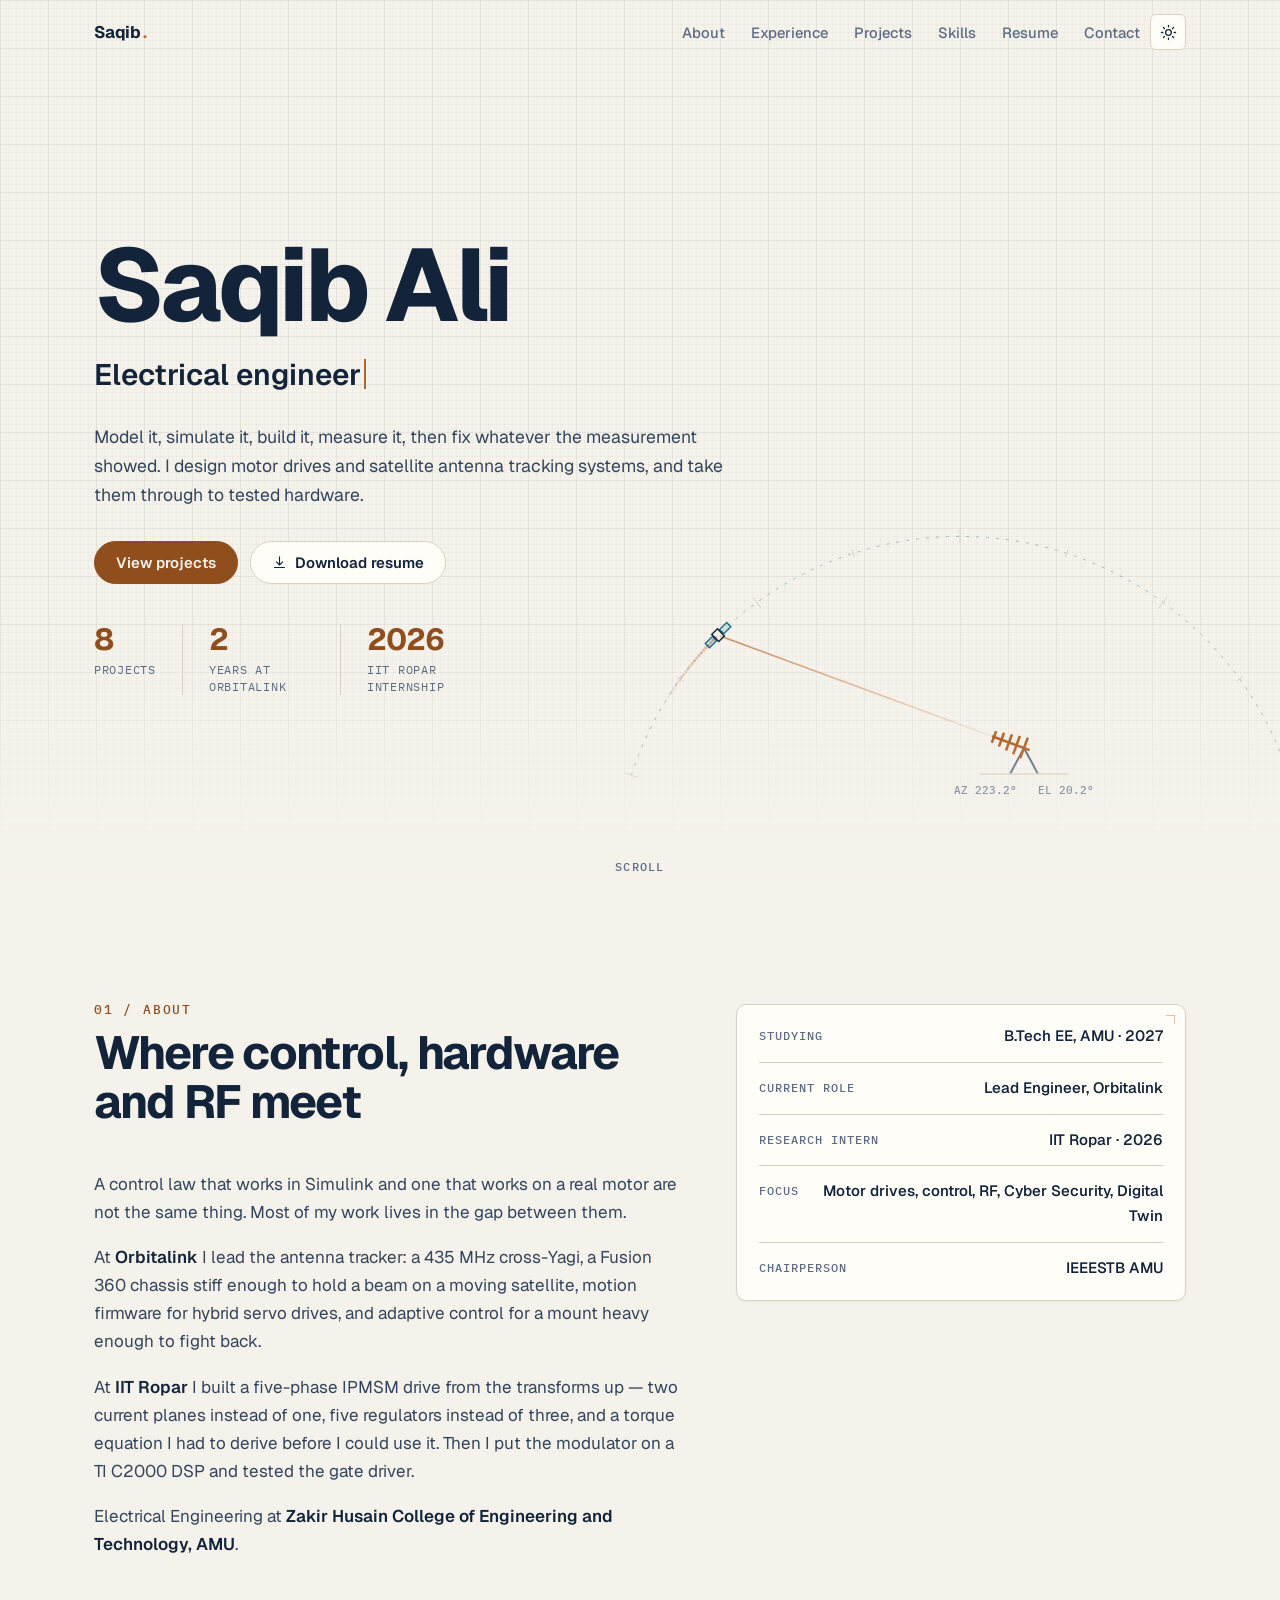
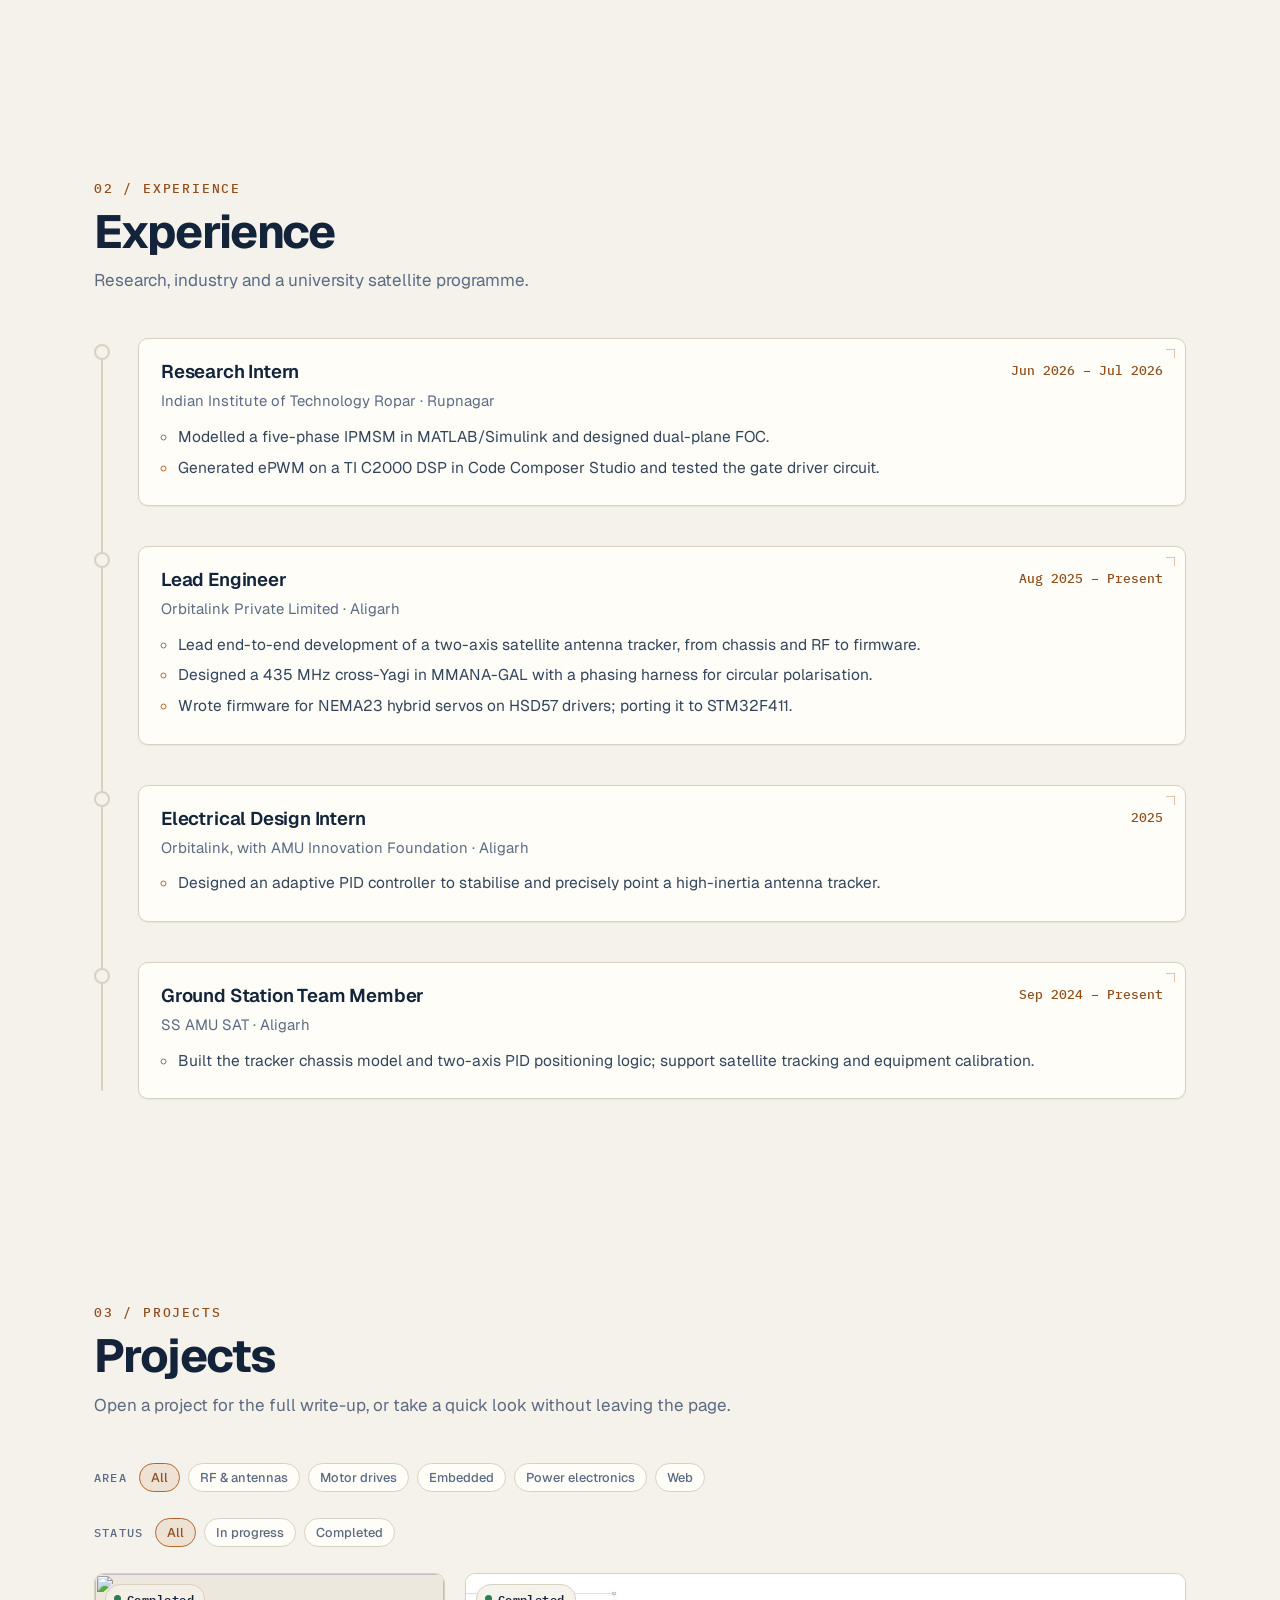
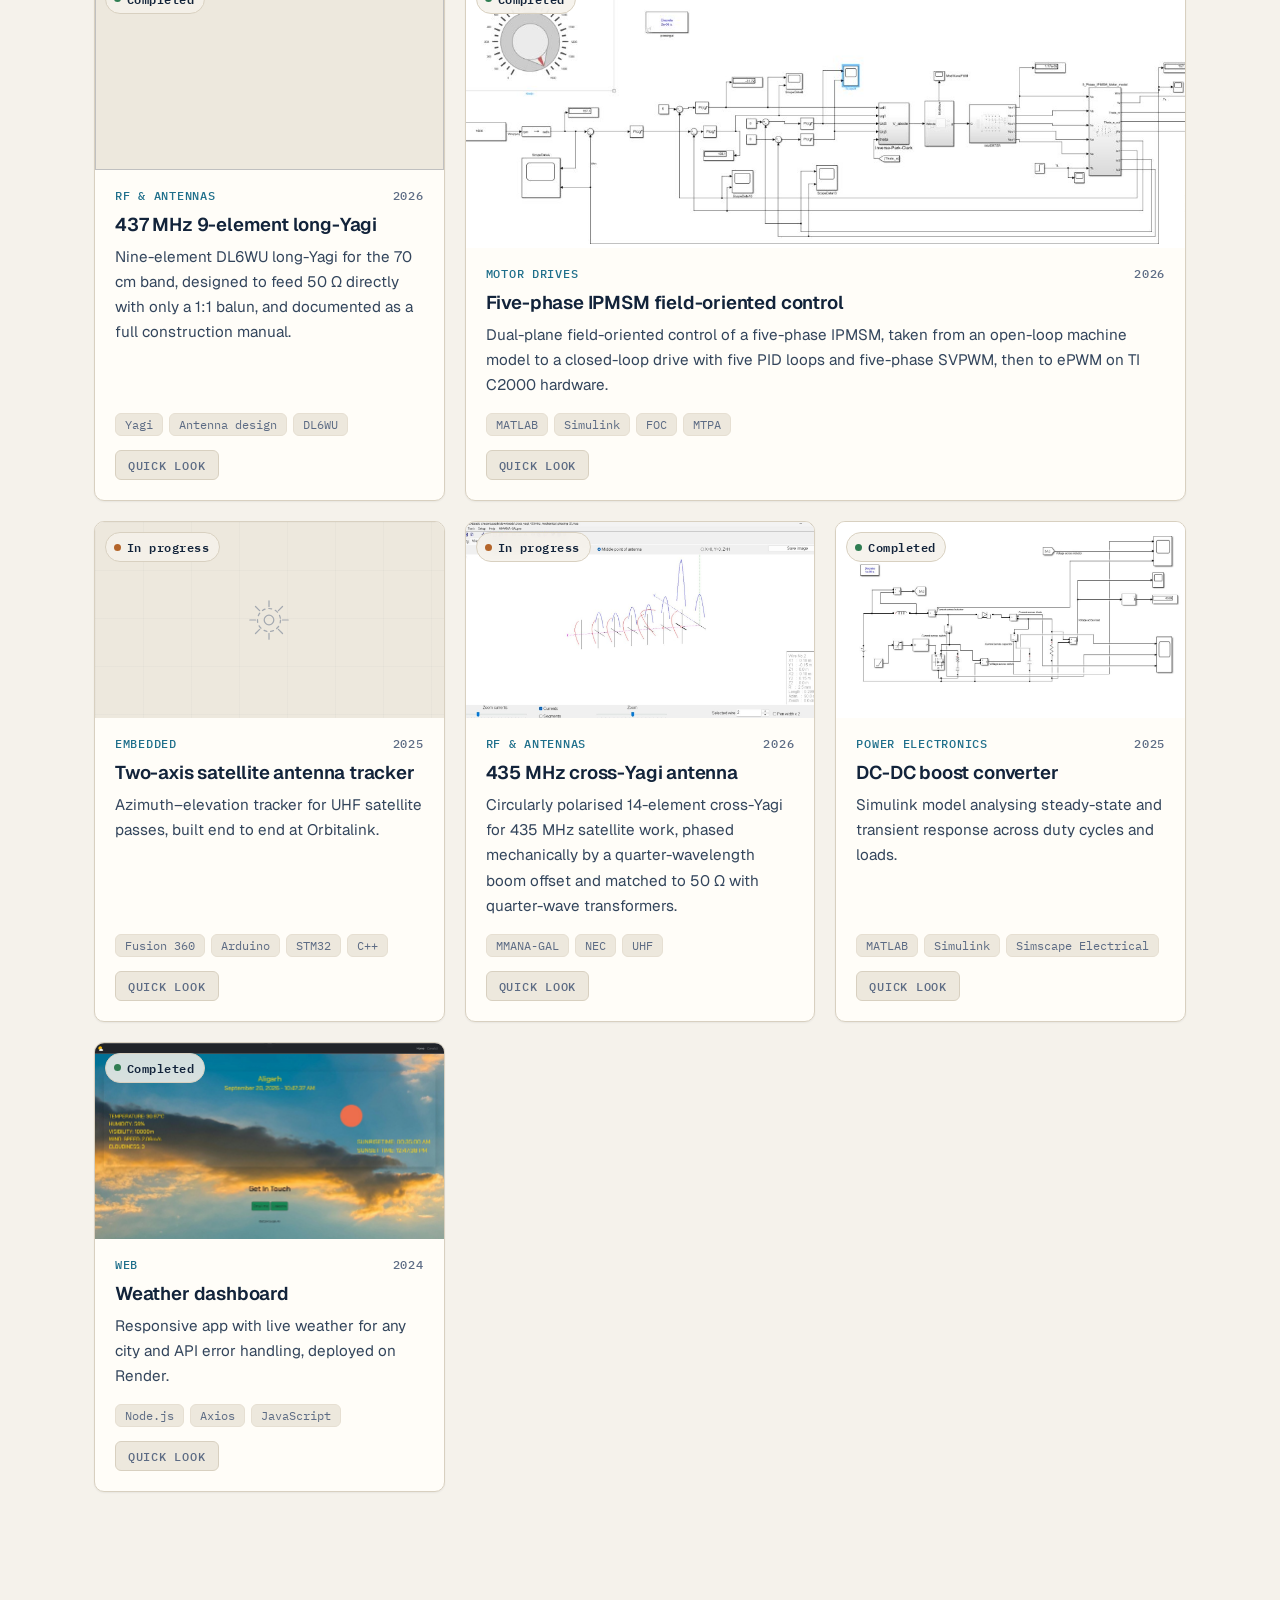
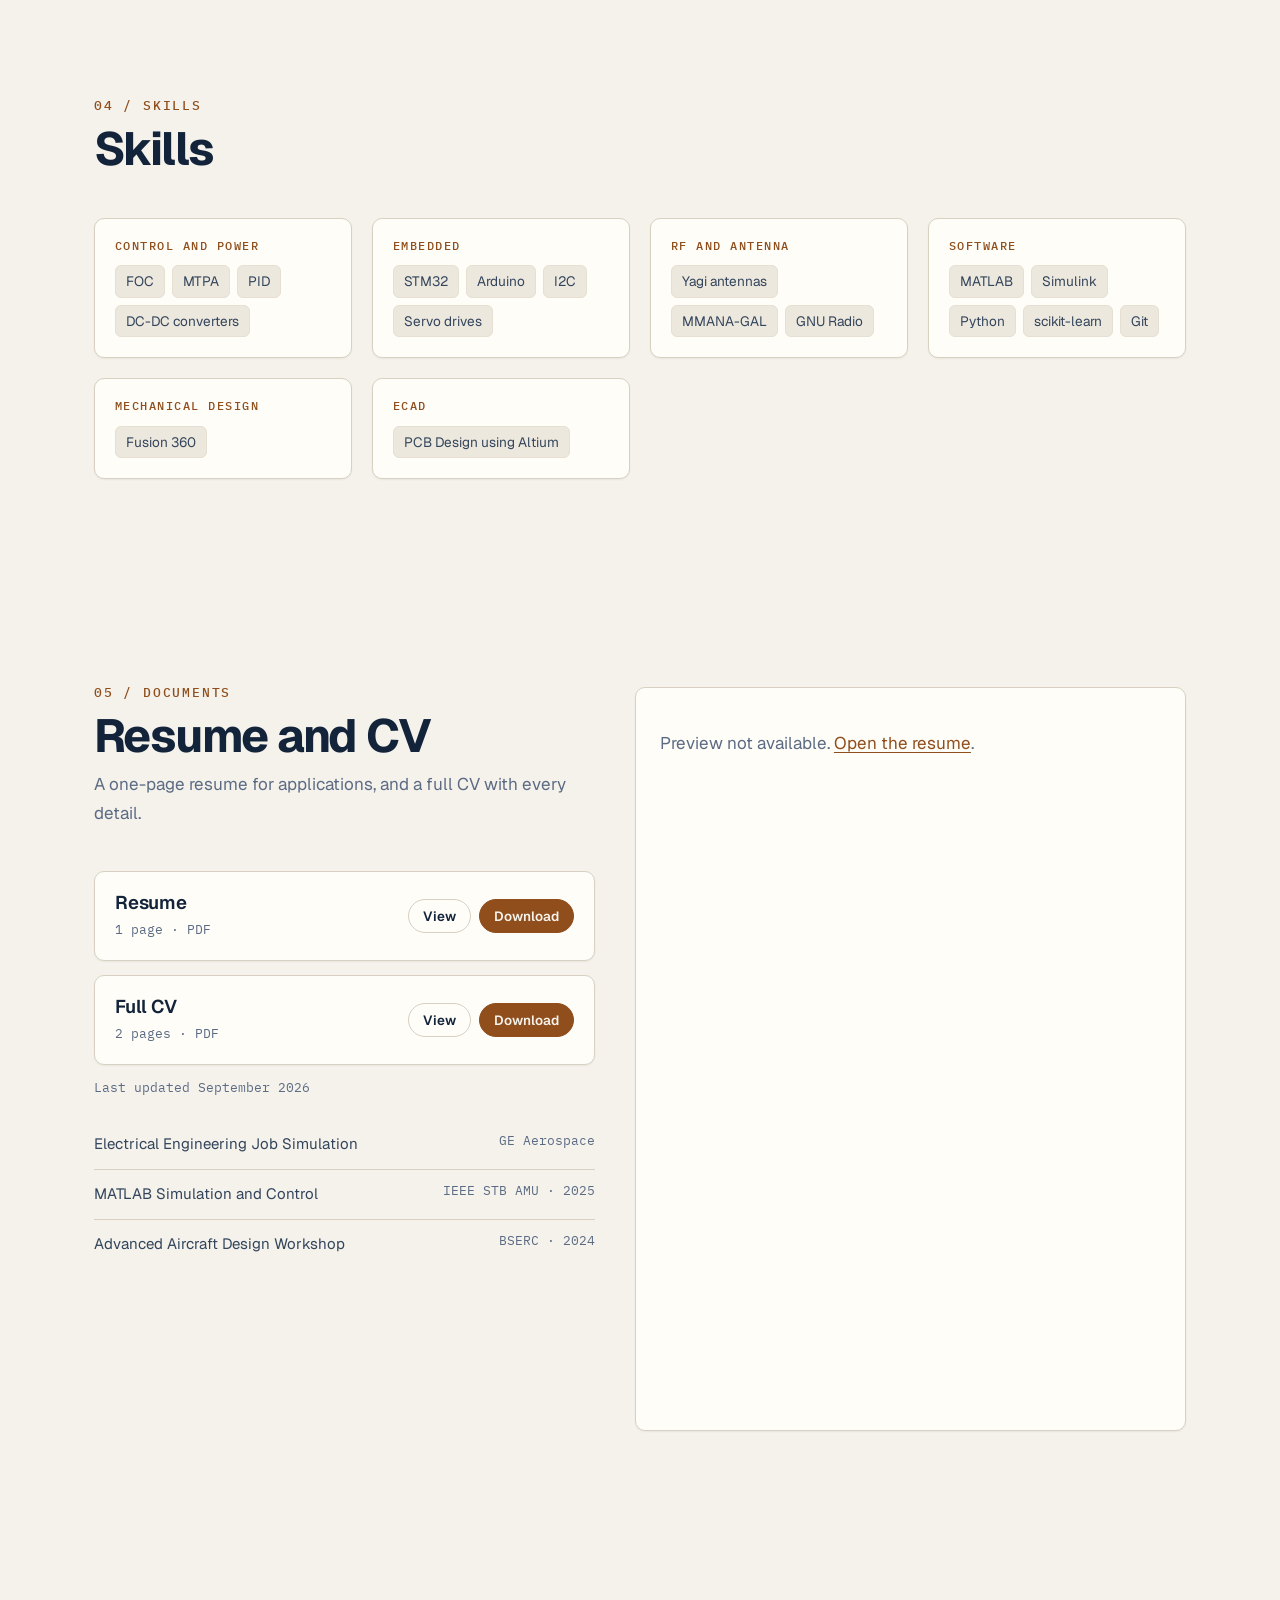
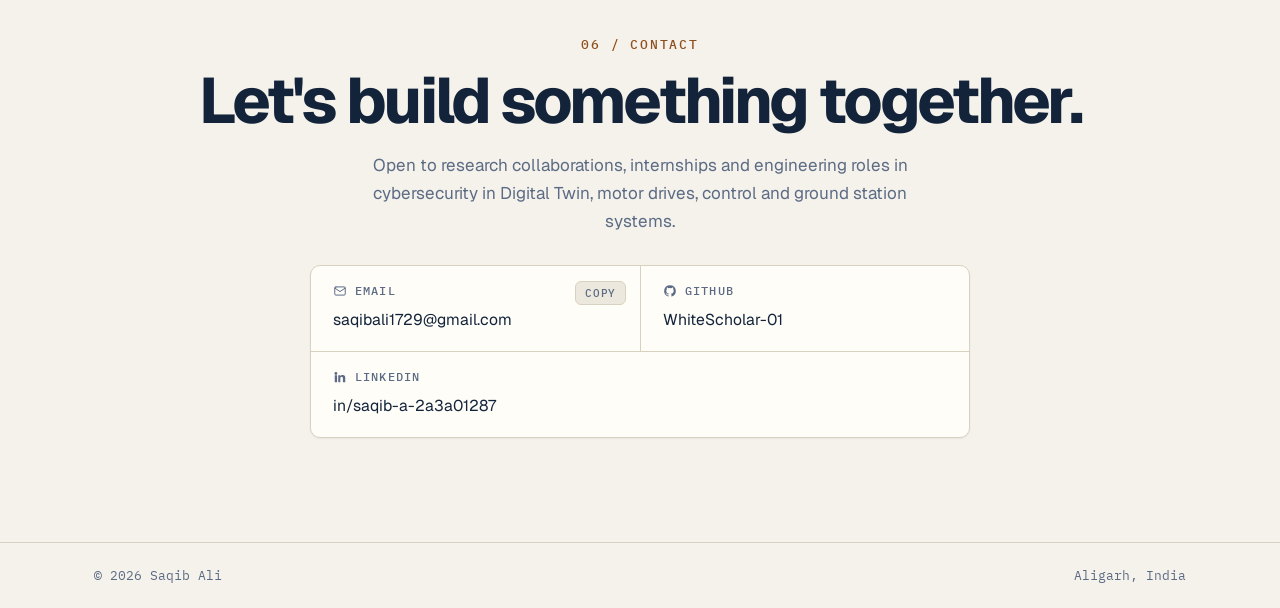
==== commit c750c44f: "Contact card with visible, copyable details" ====
--- a/index.html
+++ b/index.html
@@ -277,10 +277,22 @@
       <span class="num">06 / CONTACT</span>
       <h2 id="contactHeading">Let's build something together.</h2>
       <p id="contactText">Open to research collaborations, internships and engineering roles in motor drives, control and satellite systems.</p>
-      <div class="actions" id="contactActions">
-        <a class="btn primary" href="mailto:saqibali1729@gmail.com">Email me</a>
-        <a class="btn" href="https://www.linkedin.com/in/saqib-a-2a3a01287" target="_blank" rel="noopener">LinkedIn</a>
-        <a class="btn" href="https://github.com/WhiteScholar-01" target="_blank" rel="noopener">GitHub</a>
+      <!-- Values are shown, not hidden behind a button: a mailto: link does
+           nothing on a machine with no mail client set up, so the address
+           itself has to be readable and copyable. -->
+      <div class="contact-card sheet" id="contactCard">
+        <div class="cc">
+          <span class="cc-label">Email</span>
+          <a class="cc-value" href="mailto:saqibali1729@gmail.com">saqibali1729@gmail.com</a>
+        </div>
+        <div class="cc">
+          <span class="cc-label">GitHub</span>
+          <a class="cc-value" href="https://github.com/WhiteScholar-01" target="_blank" rel="noopener">WhiteScholar-01</a>
+        </div>
+        <div class="cc">
+          <span class="cc-label">LinkedIn</span>
+          <a class="cc-value" href="https://www.linkedin.com/in/saqib-a-2a3a01287" target="_blank" rel="noopener">in/saqib-a-2a3a01287</a>
+        </div>
       </div>
     </div>
   </section>
--- a/assets/css/site.css
+++ b/assets/css/site.css
@@ -745,6 +745,72 @@
 .contact p { color: var(--muted); max-width: 50ch; margin: 0 auto 30px; }
 .contact .actions { justify-content: center; }
 
+/* Contact card — values printed, not hidden behind buttons. */
+.contact-card {
+  display: grid;
+  grid-template-columns: 1fr 1fr;
+  max-width: 660px;
+  margin: 0 auto;
+  text-align: left;
+  overflow: hidden;
+}
+.cc {
+  position: relative;
+  padding: 18px 22px;
+  min-width: 0;
+  border-top: 1px solid var(--line);
+  border-left: 1px solid var(--line);
+}
+.cc:nth-child(-n+2) { border-top: 0; }
+.cc:nth-child(odd)  { border-left: 0; }
+/* An odd last cell takes the full width so the grid never ends ragged. */
+.cc:nth-child(odd):last-child { grid-column: 1 / -1; border-left: 0; }
+
+.cc-label {
+  display: flex;
+  align-items: center;
+  gap: 8px;
+  font: 500 .72rem/1 var(--font-mono);
+  letter-spacing: .1em;
+  text-transform: uppercase;
+  color: var(--muted);
+  margin-bottom: 9px;
+}
+.cc-label svg { width: 14px; height: 14px; flex: 0 0 auto; }
+
+.cc-value {
+  display: block;
+  color: var(--text);
+  text-decoration: none;
+  font-size: .98rem;
+  overflow-wrap: anywhere;
+  padding-right: 54px;
+}
+.cc-value:hover { color: var(--accent-strong); text-decoration: underline; }
+
+.cc-copy {
+  position: absolute;
+  top: 15px; right: 14px;
+  font: 500 .7rem var(--font-mono);
+  letter-spacing: .06em;
+  text-transform: uppercase;
+  padding: 4px 9px;
+  border-radius: var(--r-sm);
+  border: 1px solid var(--line);
+  background: var(--surface-2);
+  color: var(--muted);
+  cursor: pointer;
+  transition: color var(--t-fast), border-color var(--t-fast);
+}
+.cc-copy:hover { color: var(--accent-strong); border-color: var(--accent-line); }
+.cc-copy.done { color: var(--ok); border-color: var(--ok); }
+
+@media (max-width: 560px) {
+  .contact-card { grid-template-columns: 1fr; }
+  .cc { border-left: 0; border-top: 1px solid var(--line); }
+  .cc:first-child { border-top: 0; }
+}
+
 footer {
   border-top: 1px solid var(--line);
   padding: 24px 0;
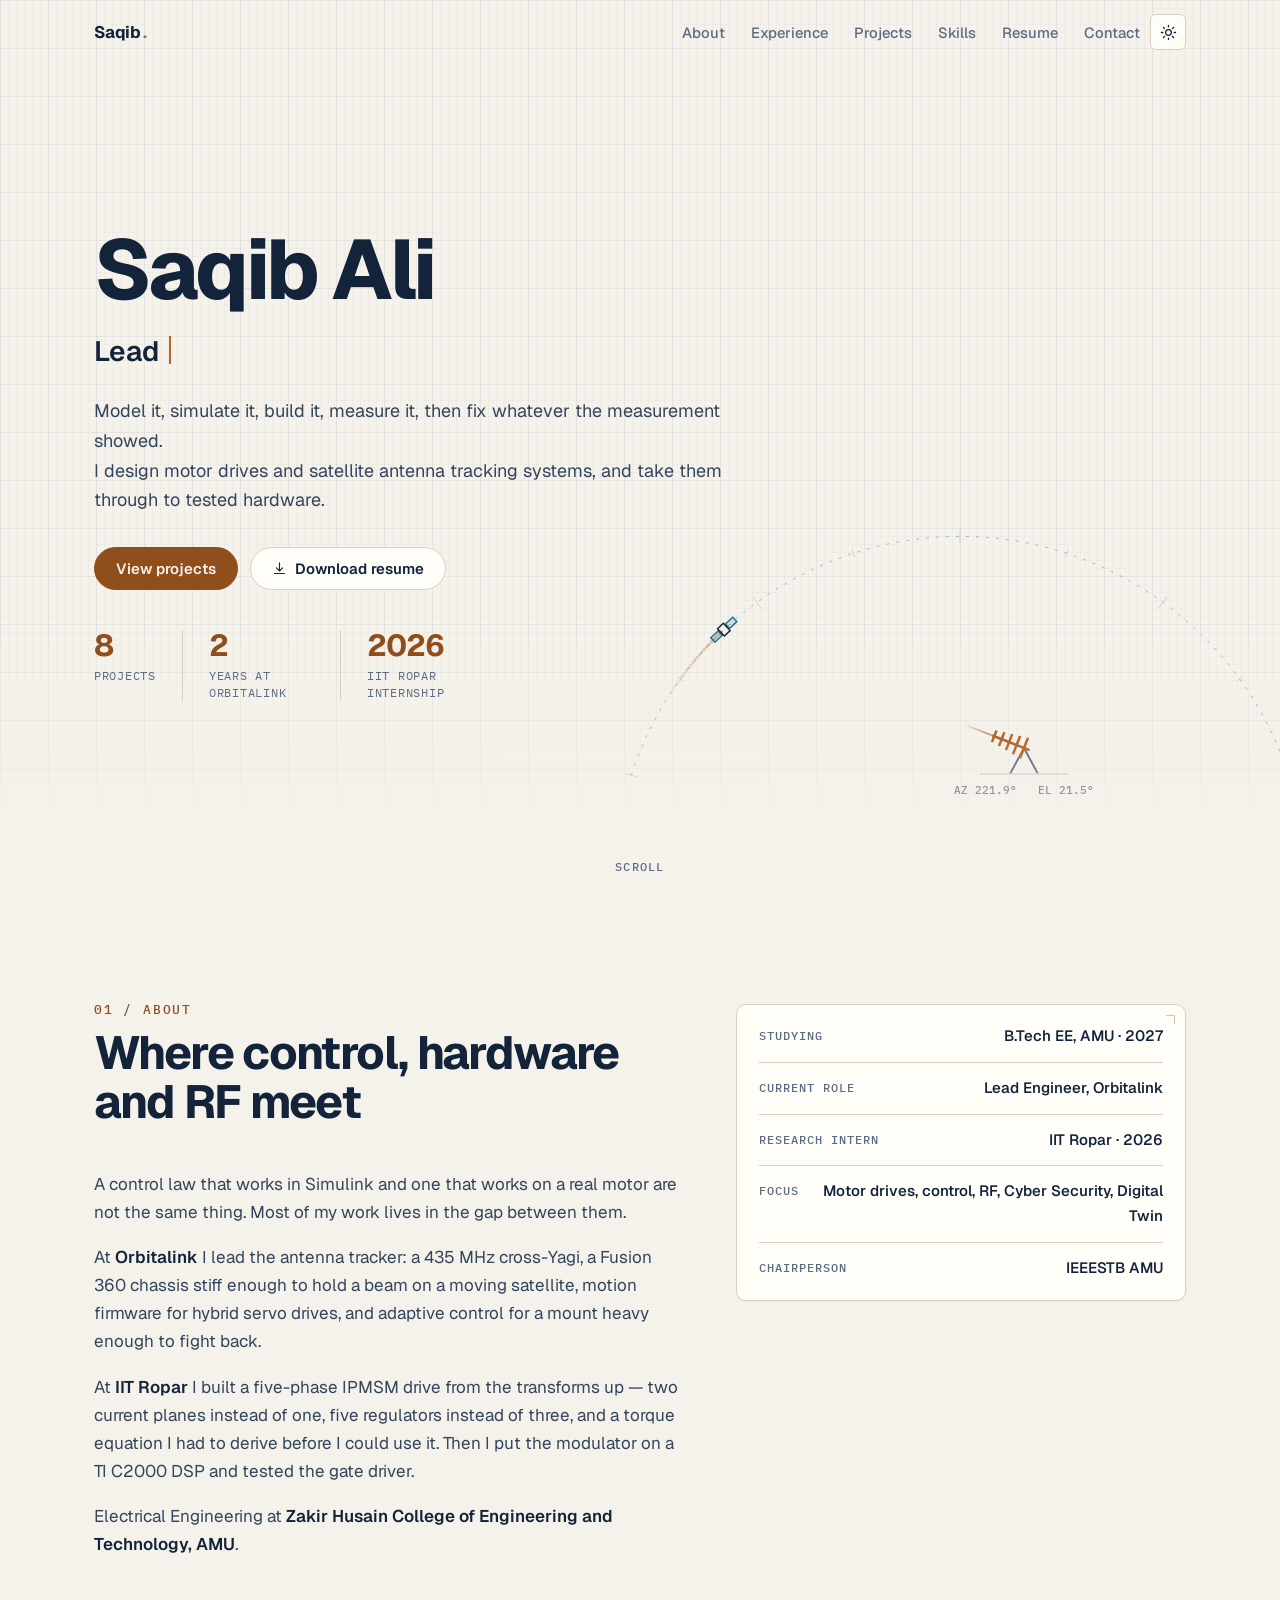
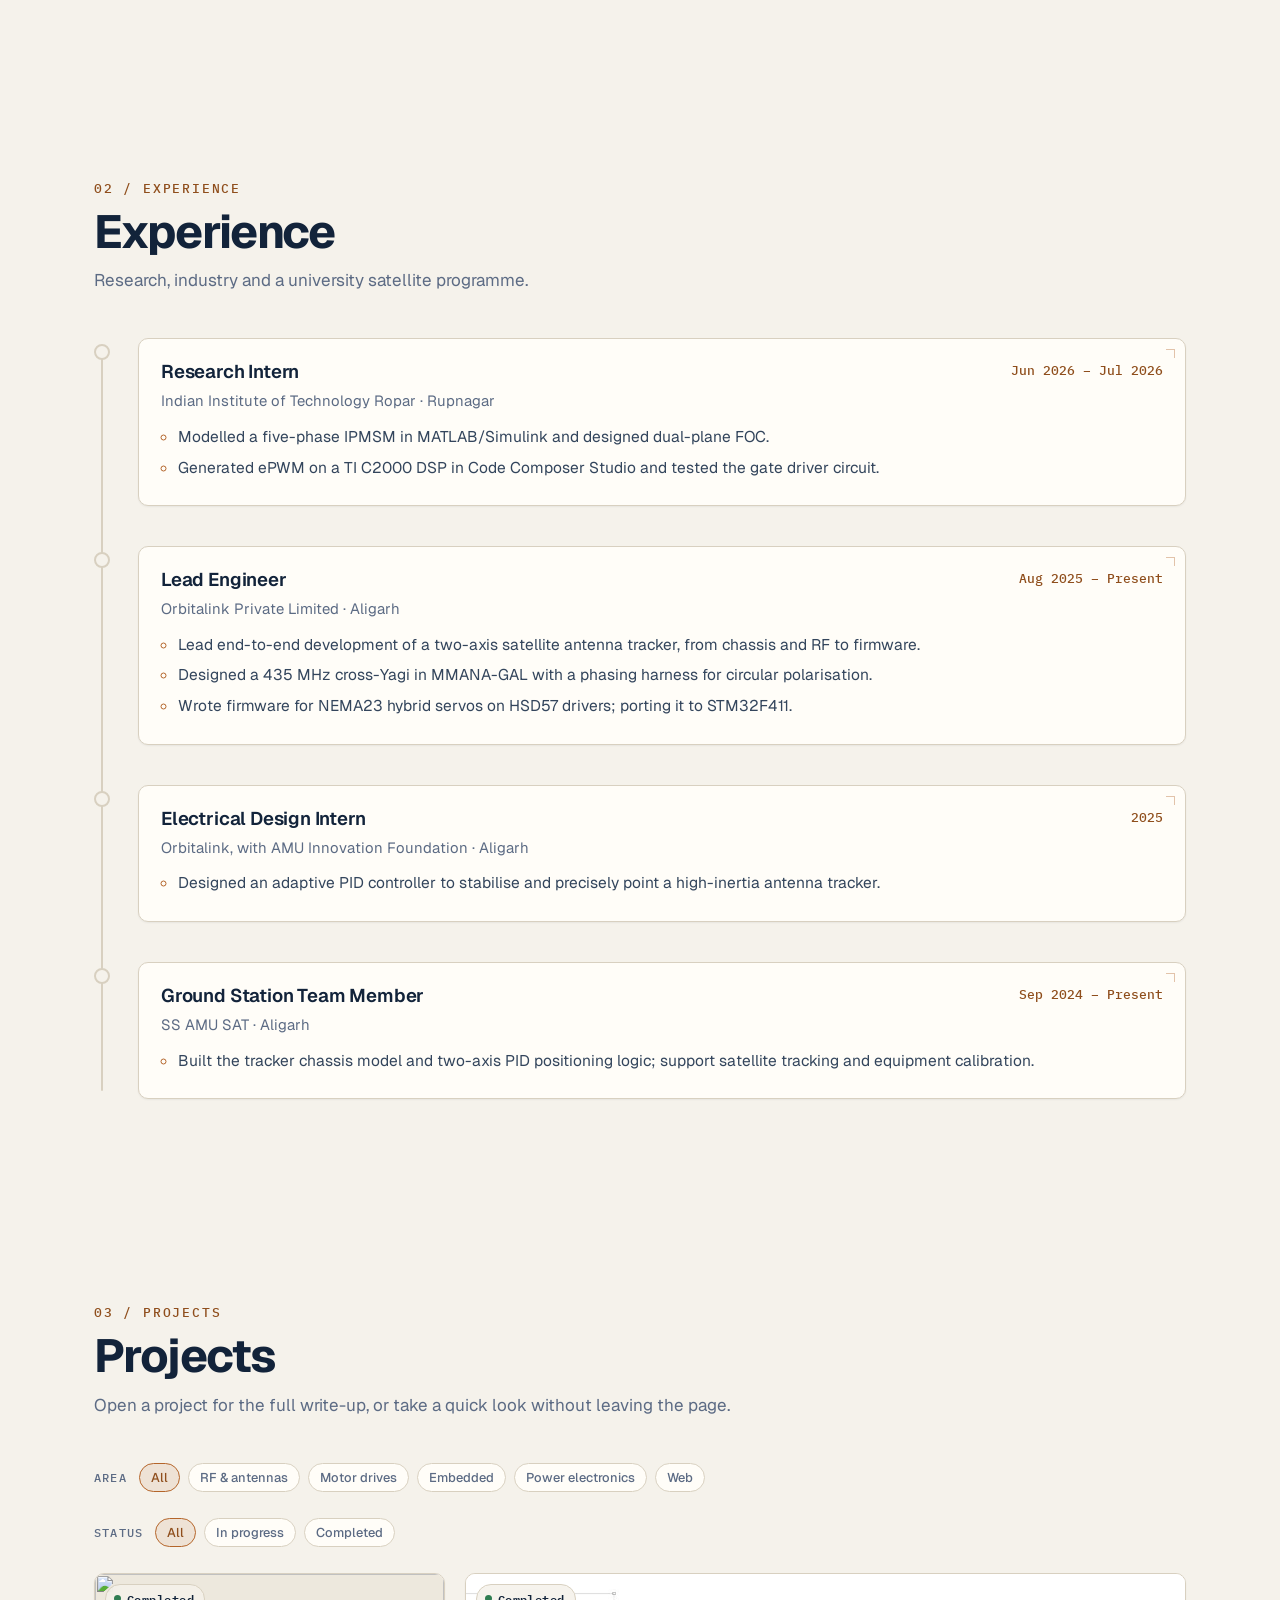
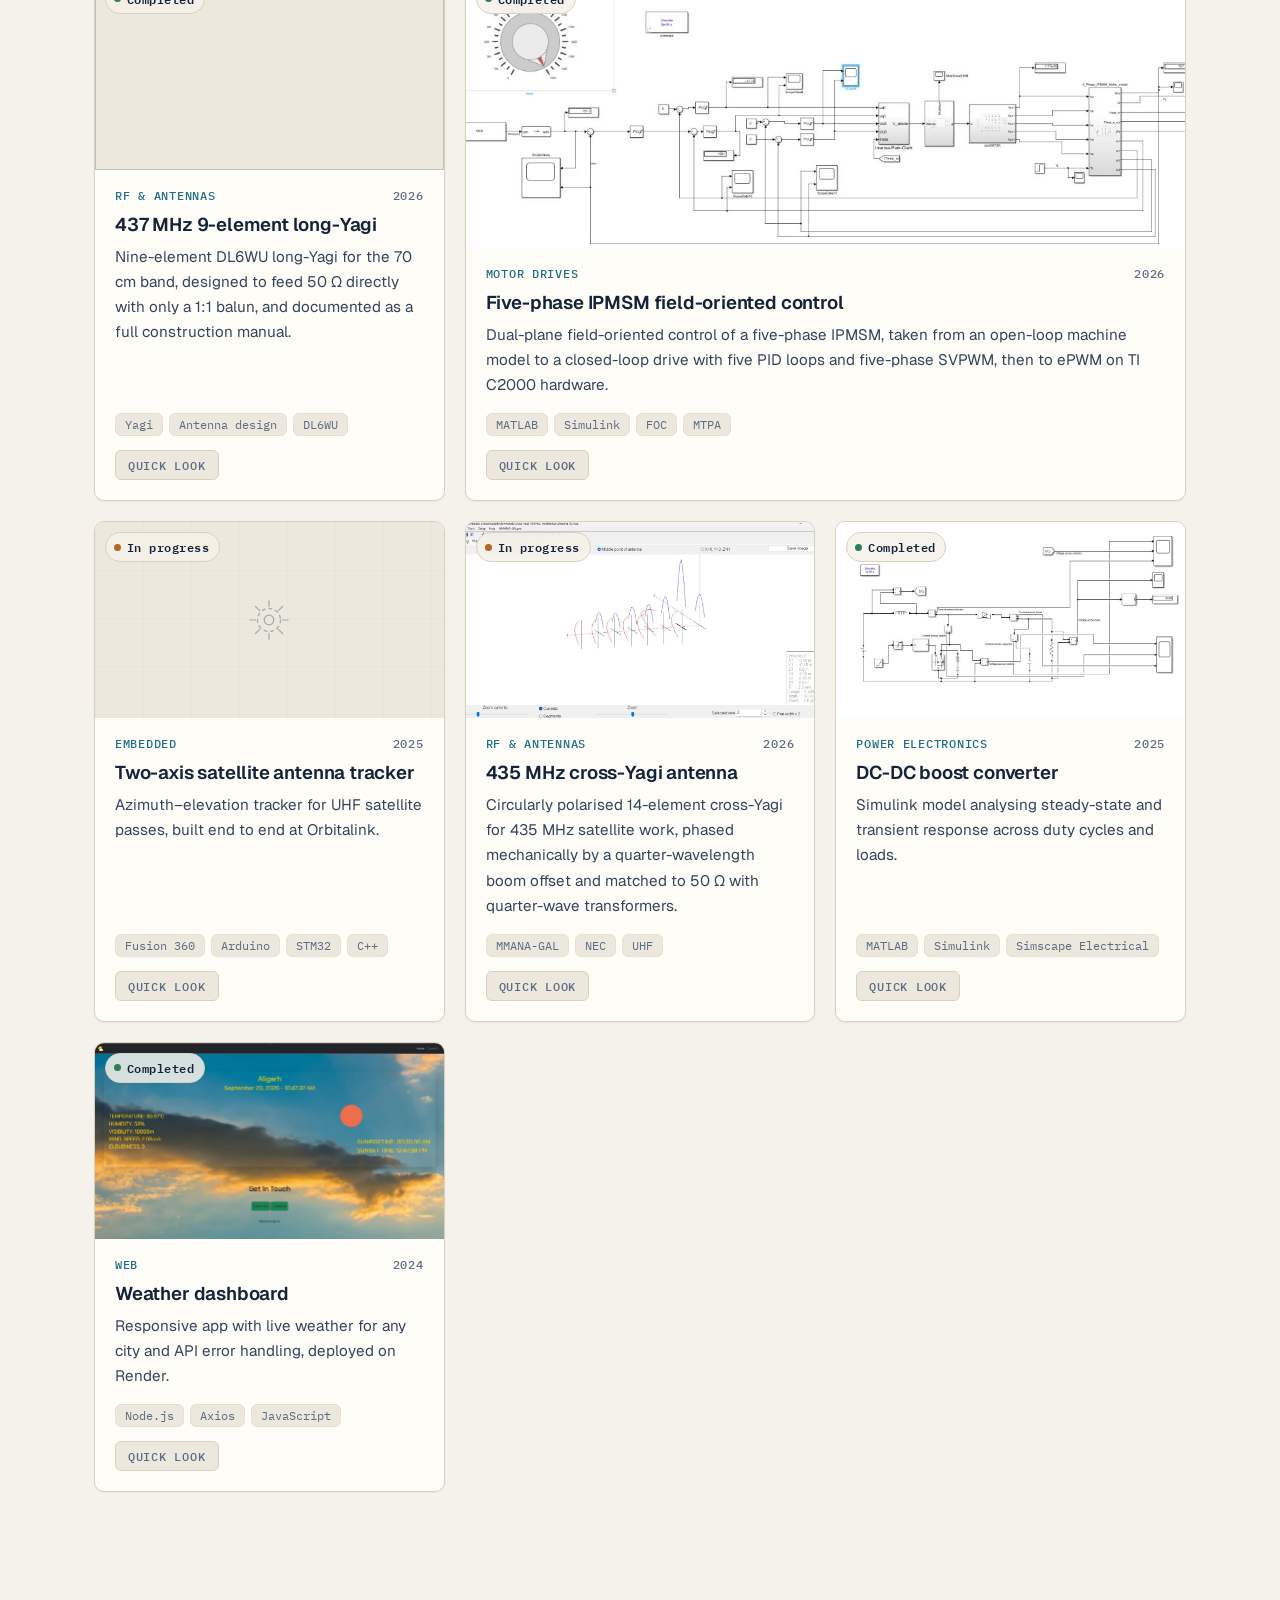
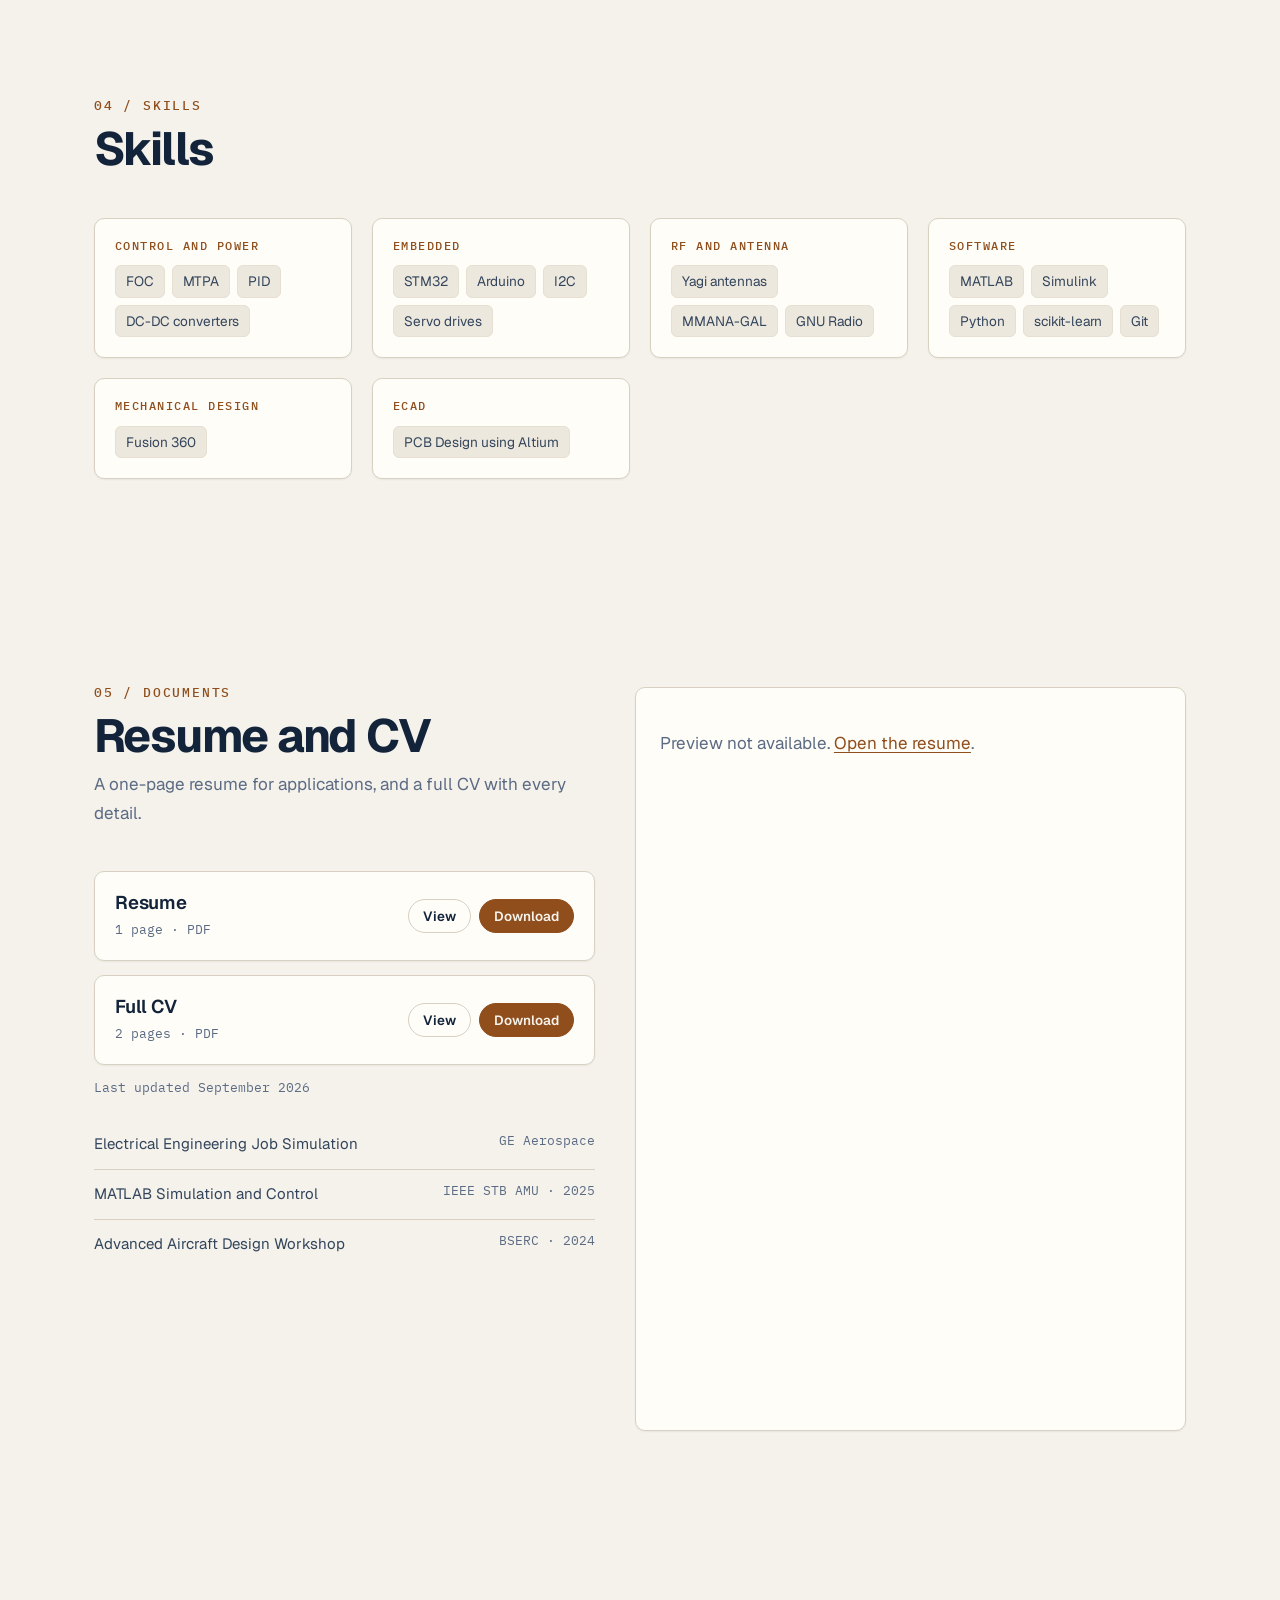
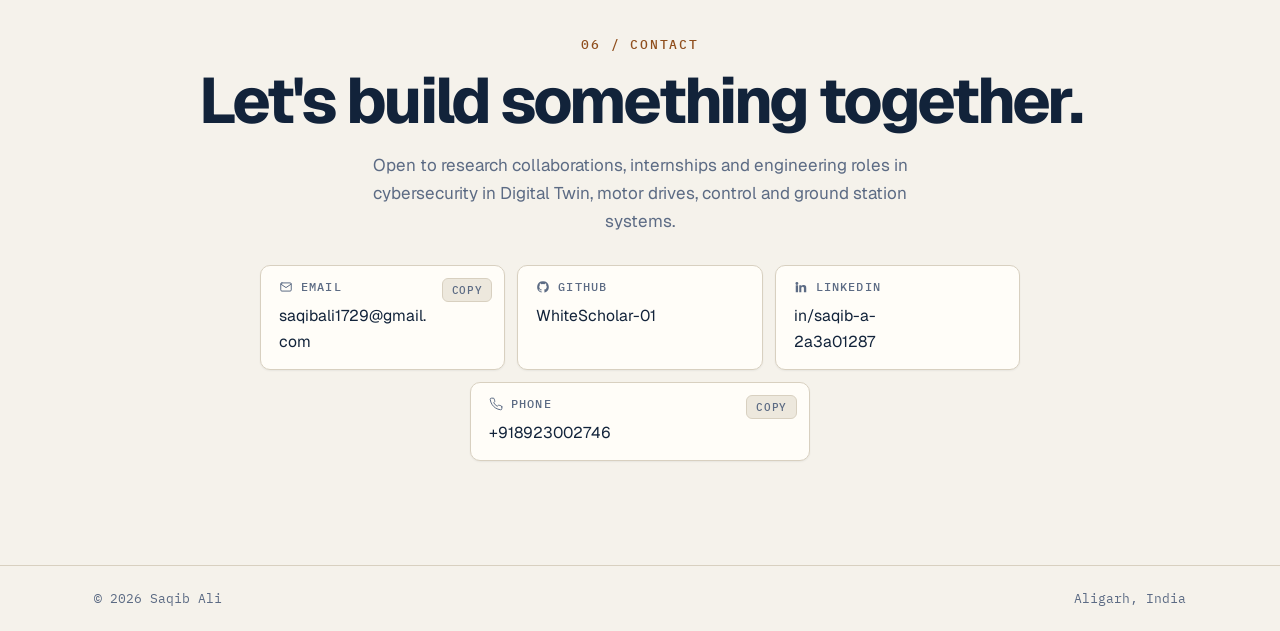
==== commit eee078b0: "Fix mobile hero spacing, reduced-motion title rotation, separate contact tags, caching and lazy PDF" ====
--- a/index.html
+++ b/index.html
@@ -263,7 +263,8 @@
         </ul>
       </div>
       <div class="preview sheet reveal">
-        <object data="assets/docs/Saqib_Ali_Resume.pdf#view=FitH&amp;toolbar=0" type="application/pdf" aria-label="Resume preview">
+        <object id="resumePreview" data-pdf="assets/docs/Saqib_Ali_Resume.pdf#view=FitH&amp;toolbar=0"
+                type="application/pdf" aria-label="Resume preview">
           <p class="status" style="padding:24px">Preview not available.
             <a href="assets/docs/Saqib_Ali_Resume.pdf" target="_blank" rel="noopener">Open the resume</a>.</p>
         </object>
@@ -280,16 +281,16 @@
       <!-- Values are shown, not hidden behind a button: a mailto: link does
            nothing on a machine with no mail client set up, so the address
            itself has to be readable and copyable. -->
-      <div class="contact-card sheet" id="contactCard">
-        <div class="cc">
+      <div class="contact-card" id="contactCard">
+        <div class="cc sheet">
           <span class="cc-label">Email</span>
           <a class="cc-value" href="mailto:saqibali1729@gmail.com">saqibali1729@gmail.com</a>
         </div>
-        <div class="cc">
+        <div class="cc sheet">
           <span class="cc-label">GitHub</span>
           <a class="cc-value" href="https://github.com/WhiteScholar-01" target="_blank" rel="noopener">WhiteScholar-01</a>
         </div>
-        <div class="cc">
+        <div class="cc sheet">
           <span class="cc-label">LinkedIn</span>
           <a class="cc-value" href="https://www.linkedin.com/in/saqib-a-2a3a01287" target="_blank" rel="noopener">in/saqib-a-2a3a01287</a>
         </div>
--- a/assets/css/site.css
+++ b/assets/css/site.css
@@ -241,7 +241,10 @@
 }
 
 .hero h1 {
-  font-size: clamp(3rem, 9vw, 6.4rem);
+  /* Type scale: the name, the role and the lede should step down evenly.
+     The old 6.4rem cap put the name 5.8x the size of the intro, which reads
+     as a scaling fault rather than emphasis. 5.25rem gives roughly 3x / 1.5x. */
+  font-size: clamp(2.75rem, 8vw, 5.25rem);
   line-height: .94;
   letter-spacing: -.045em;
   font-weight: 760;
@@ -250,7 +253,8 @@
 .hero h1 .ch { display: inline-block; }
 
 .role {
-  font-size: clamp(1.2rem, 3vw, 1.85rem);
+  /* min raised so the role stays clearly larger than the lede on phones */
+  font-size: clamp(1.3rem, 2.5vw, 1.75rem);
   font-weight: 450;
   color: var(--muted);
   margin: 0 0 22px;
@@ -267,7 +271,15 @@
 }
 @keyframes blink { 50% { opacity: 0; } }
 
-.lede { max-width: 54ch; color: var(--text-2); font-size: 1.1rem; margin: 0 0 32px; }
+.lede {
+  max-width: 56ch;
+  color: var(--text-2);
+  font-size: 1.125rem;
+  margin: 0 0 32px;
+  /* The lede is typed into a textarea, so keep the line breaks the author put
+     there instead of collapsing them into one run of text. */
+  white-space: pre-line;
+}
 
 .actions { display: flex; flex-wrap: wrap; gap: 12px; }
 
@@ -317,6 +329,25 @@
   text-decoration: none;
 }
 .scroll-hint:hover { color: var(--accent); }
+
+/* On a tall phone a full 100svh hero with centred content leaves a whole
+   screen of empty starfield above the name. Let it size to its content
+   instead, and top-align so the name is the first thing in view. */
+@media (max-width: 720px) {
+  .hero {
+    min-height: auto;
+    align-items: flex-start;
+    padding: calc(var(--nav-h) + 40px) 0 56px;
+  }
+  /* The canvas fills the hero box, which is now short — keep it from
+     collapsing to nothing so the pass is still readable behind the text.
+     Hold it back further than on desktop: in a shorter box the drawing sits
+     directly under the stats, and at full strength it fights the text. */
+  #sky { min-height: 380px; opacity: .5; }
+  .hero::after { height: 90px; }
+  /* A "scroll" cue is meaningless when the next section is already on screen. */
+  .scroll-hint { display: none; }
+}
 
 /* --------------------------------------------------------------------------
    4. Buttons
@@ -745,26 +776,35 @@
 .contact p { color: var(--muted); max-width: 50ch; margin: 0 auto 30px; }
 .contact .actions { justify-content: center; }
 
-/* Contact card — values printed, not hidden behind buttons. */
+/* Contact: one separate tag per channel, not a single fused block.
+   Values are printed rather than hidden behind a button, because a mailto:
+   link does nothing on a machine with no mail client configured. */
 .contact-card {
-  display: grid;
-  grid-template-columns: 1fr 1fr;
-  max-width: 660px;
+  display: flex;
+  flex-wrap: wrap;
+  justify-content: center;
+  gap: 12px;
+  max-width: 760px;
   margin: 0 auto;
   text-align: left;
-  overflow: hidden;
+  /* the container itself is not a card any more */
+  background: none;
+  border: 0;
+  box-shadow: none;
 }
 .cc {
   position: relative;
-  padding: 18px 22px;
+  flex: 1 1 240px;
+  max-width: 340px;
+  padding: 14px 18px;
   min-width: 0;
-  border-top: 1px solid var(--line);
-  border-left: 1px solid var(--line);
-}
-.cc:nth-child(-n+2) { border-top: 0; }
-.cc:nth-child(odd)  { border-left: 0; }
-/* An odd last cell takes the full width so the grid never ends ragged. */
-.cc:nth-child(odd):last-child { grid-column: 1 / -1; border-left: 0; }
+  background: var(--surface);
+  border: 1px solid var(--line);
+  border-radius: var(--r-md);
+  box-shadow: var(--shadow-sm);
+  transition: border-color var(--t-fast), transform var(--t-fast);
+}
+.cc:hover { border-color: var(--accent-line); transform: translateY(-2px); }
 
 .cc-label {
   display: flex;
@@ -790,7 +830,7 @@
 
 .cc-copy {
   position: absolute;
-  top: 15px; right: 14px;
+  top: 12px; right: 12px;
   font: 500 .7rem var(--font-mono);
   letter-spacing: .06em;
   text-transform: uppercase;
@@ -806,9 +846,11 @@
 .cc-copy.done { color: var(--ok); border-color: var(--ok); }
 
 @media (max-width: 560px) {
-  .contact-card { grid-template-columns: 1fr; }
-  .cc { border-left: 0; border-top: 1px solid var(--line); }
-  .cc:first-child { border-top: 0; }
+  .cc { flex: 1 1 100%; max-width: none; }
+}
+
+@media (prefers-reduced-motion: reduce) {
+  .cc:hover { transform: none; }
 }
 
 footer {
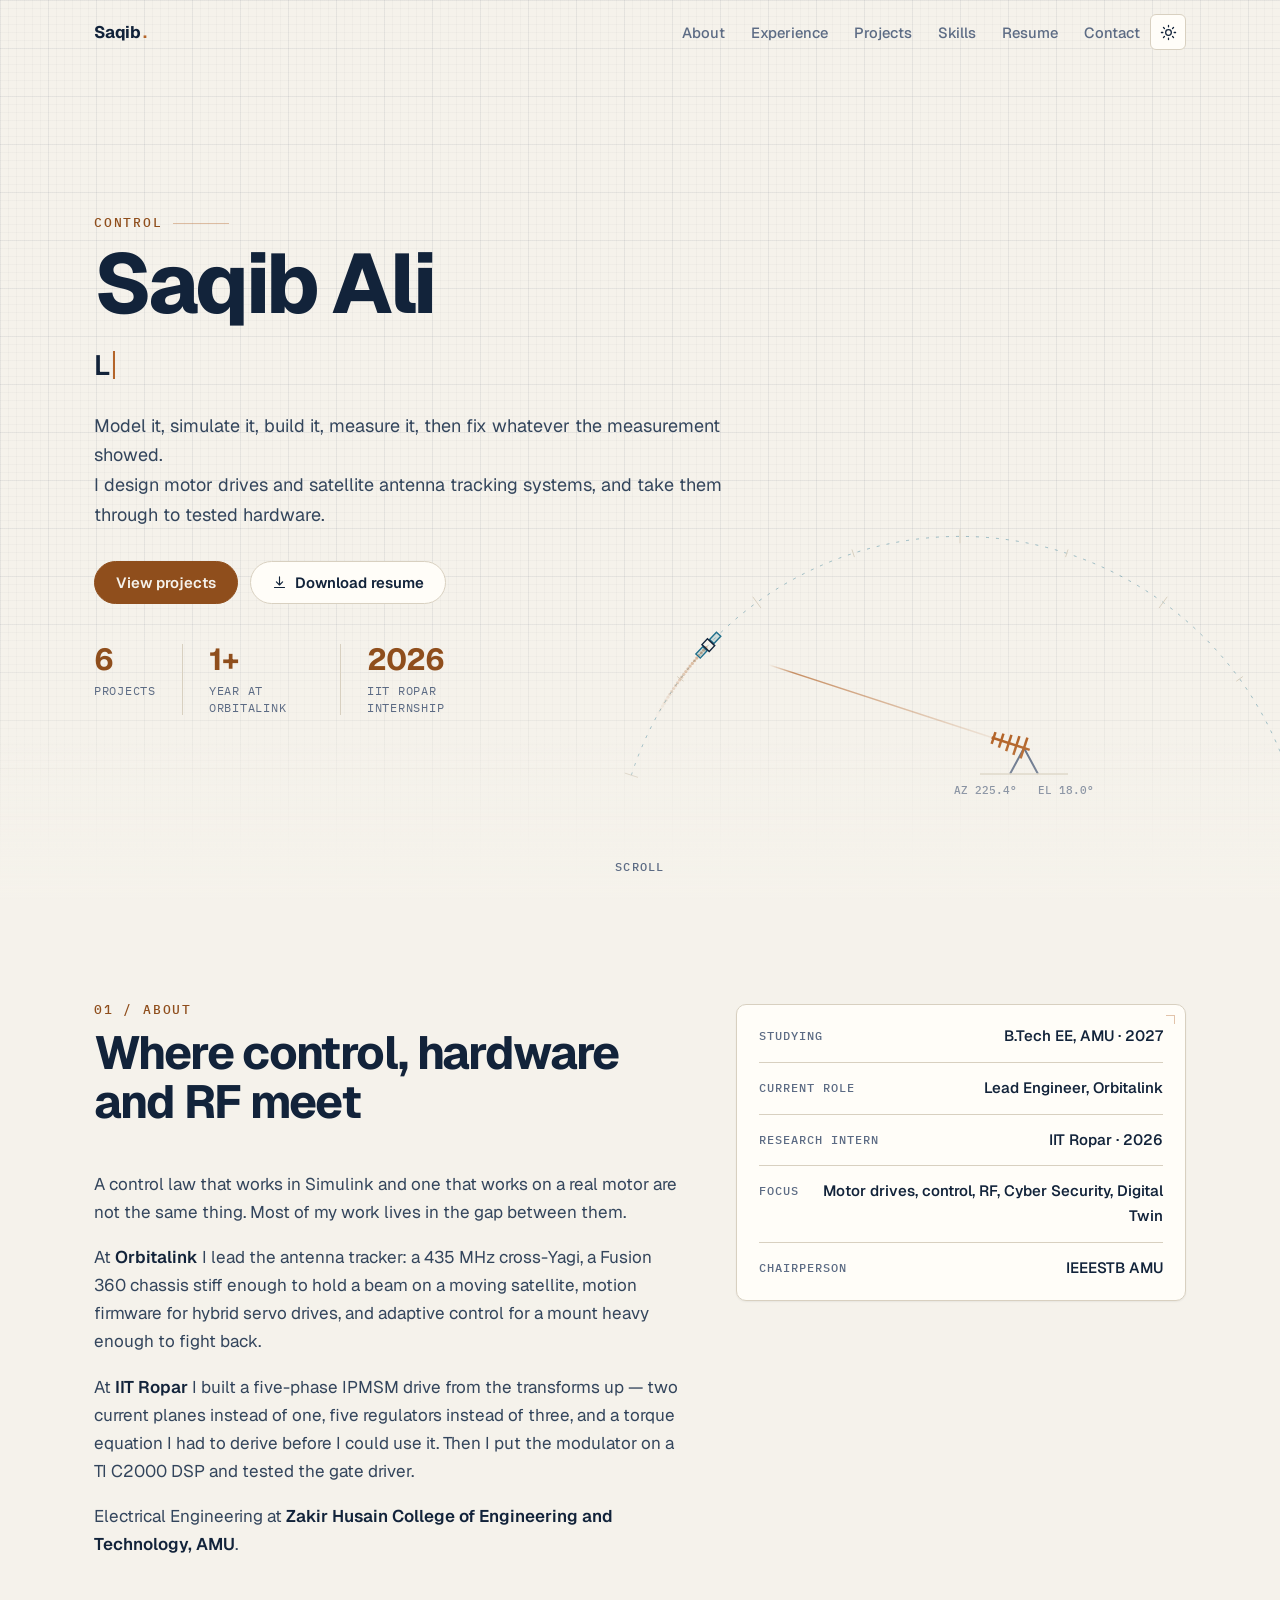
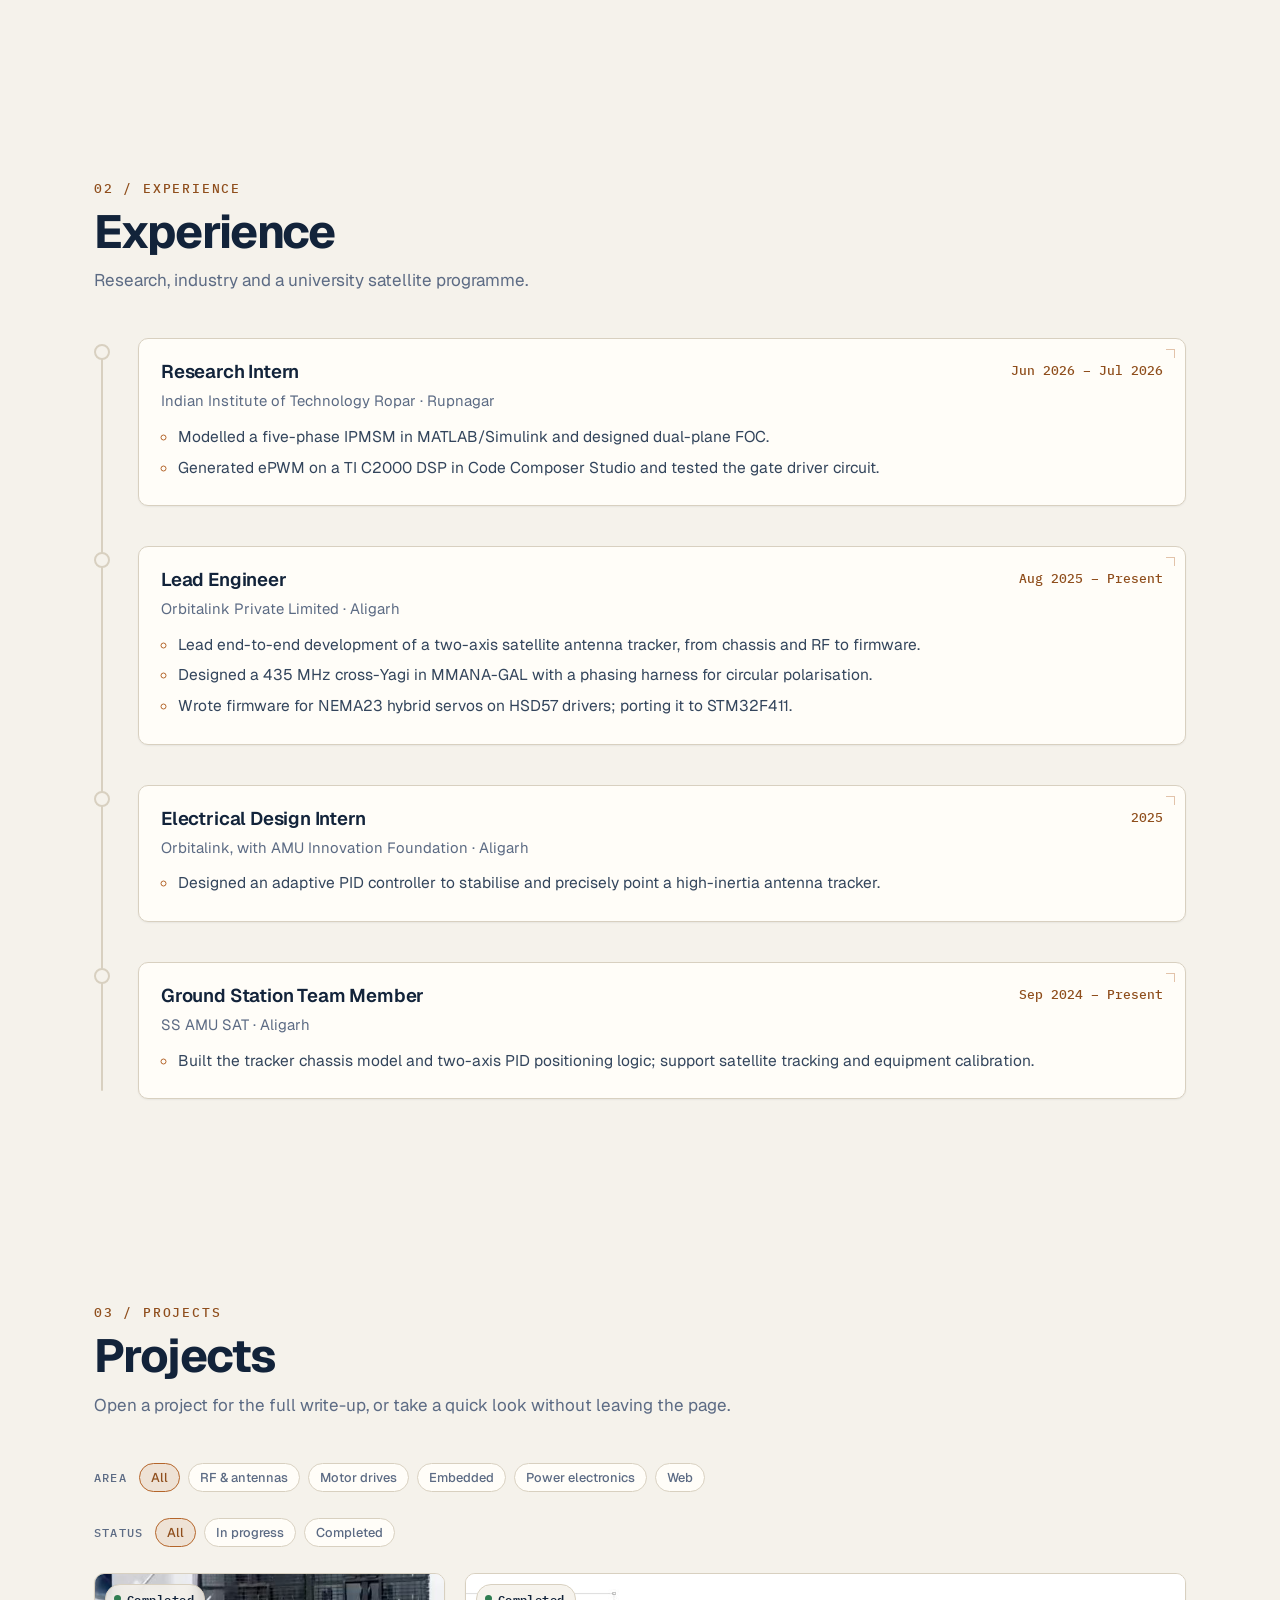
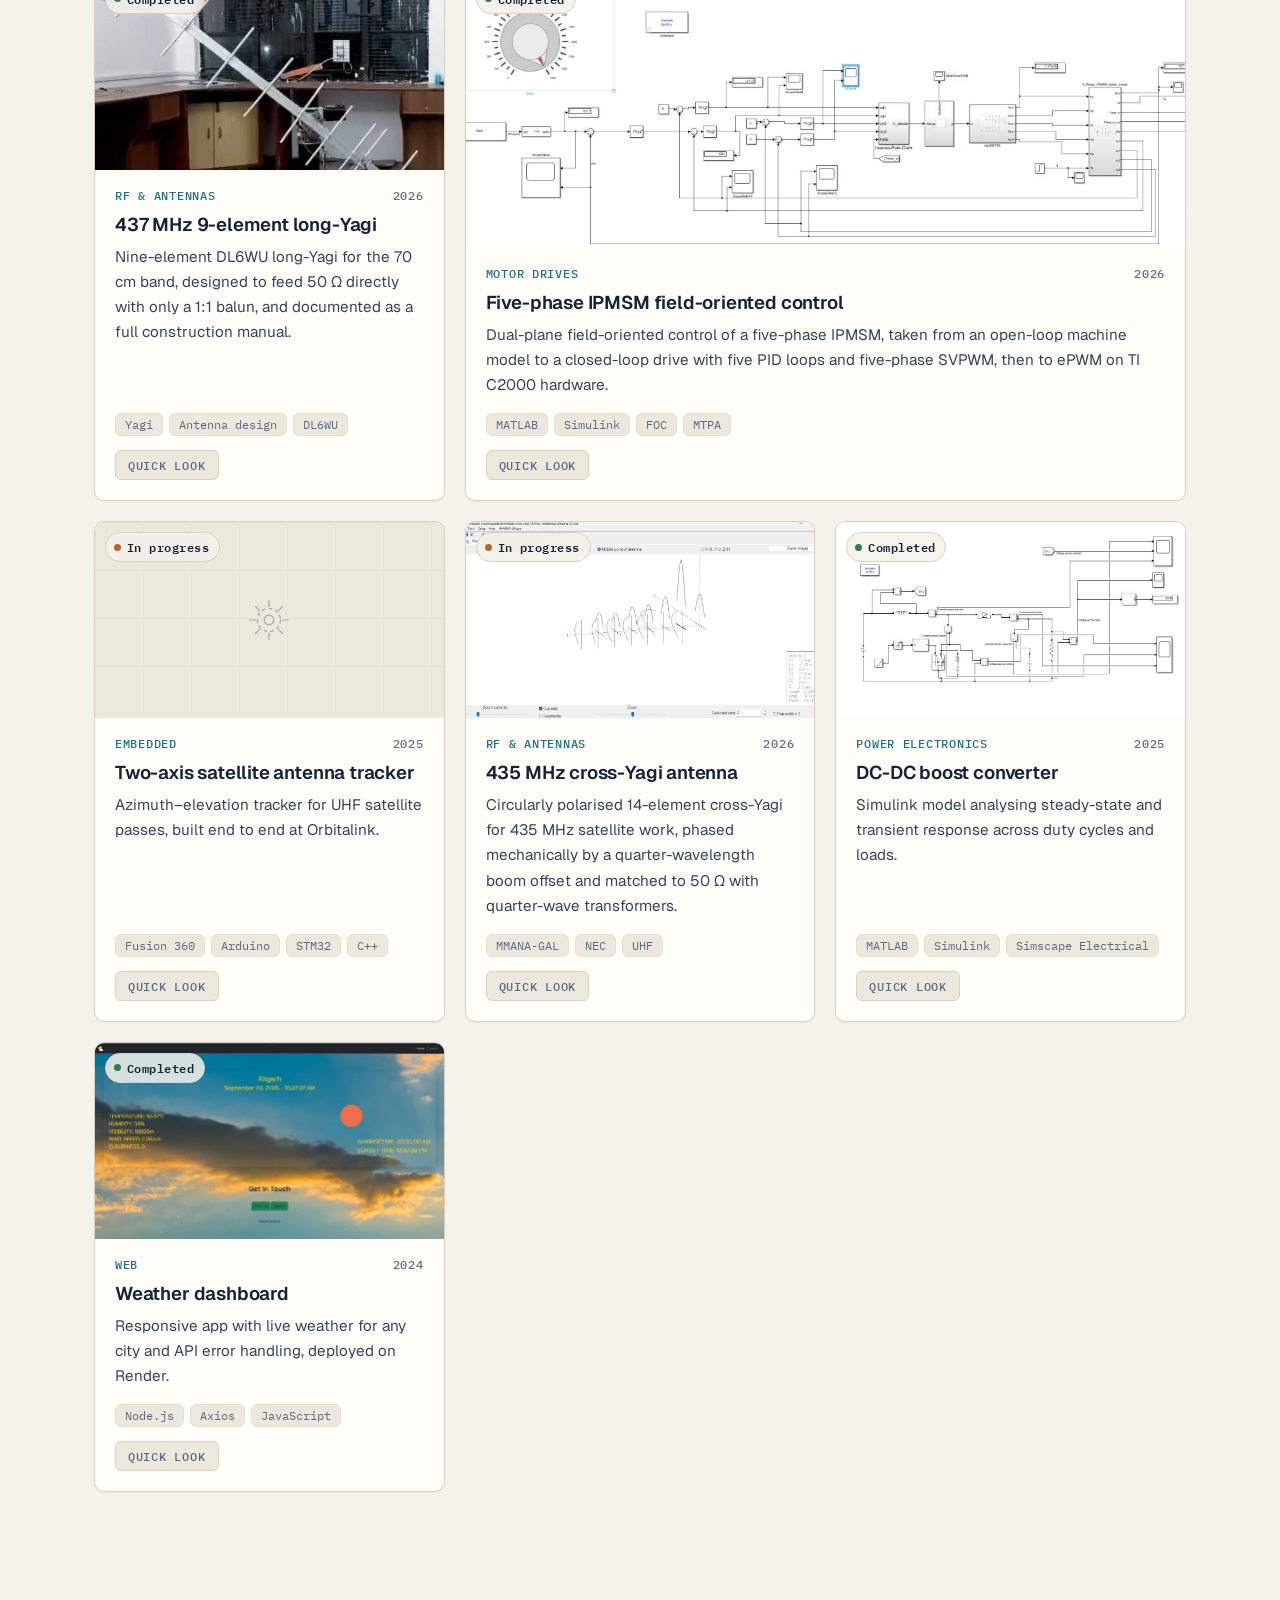
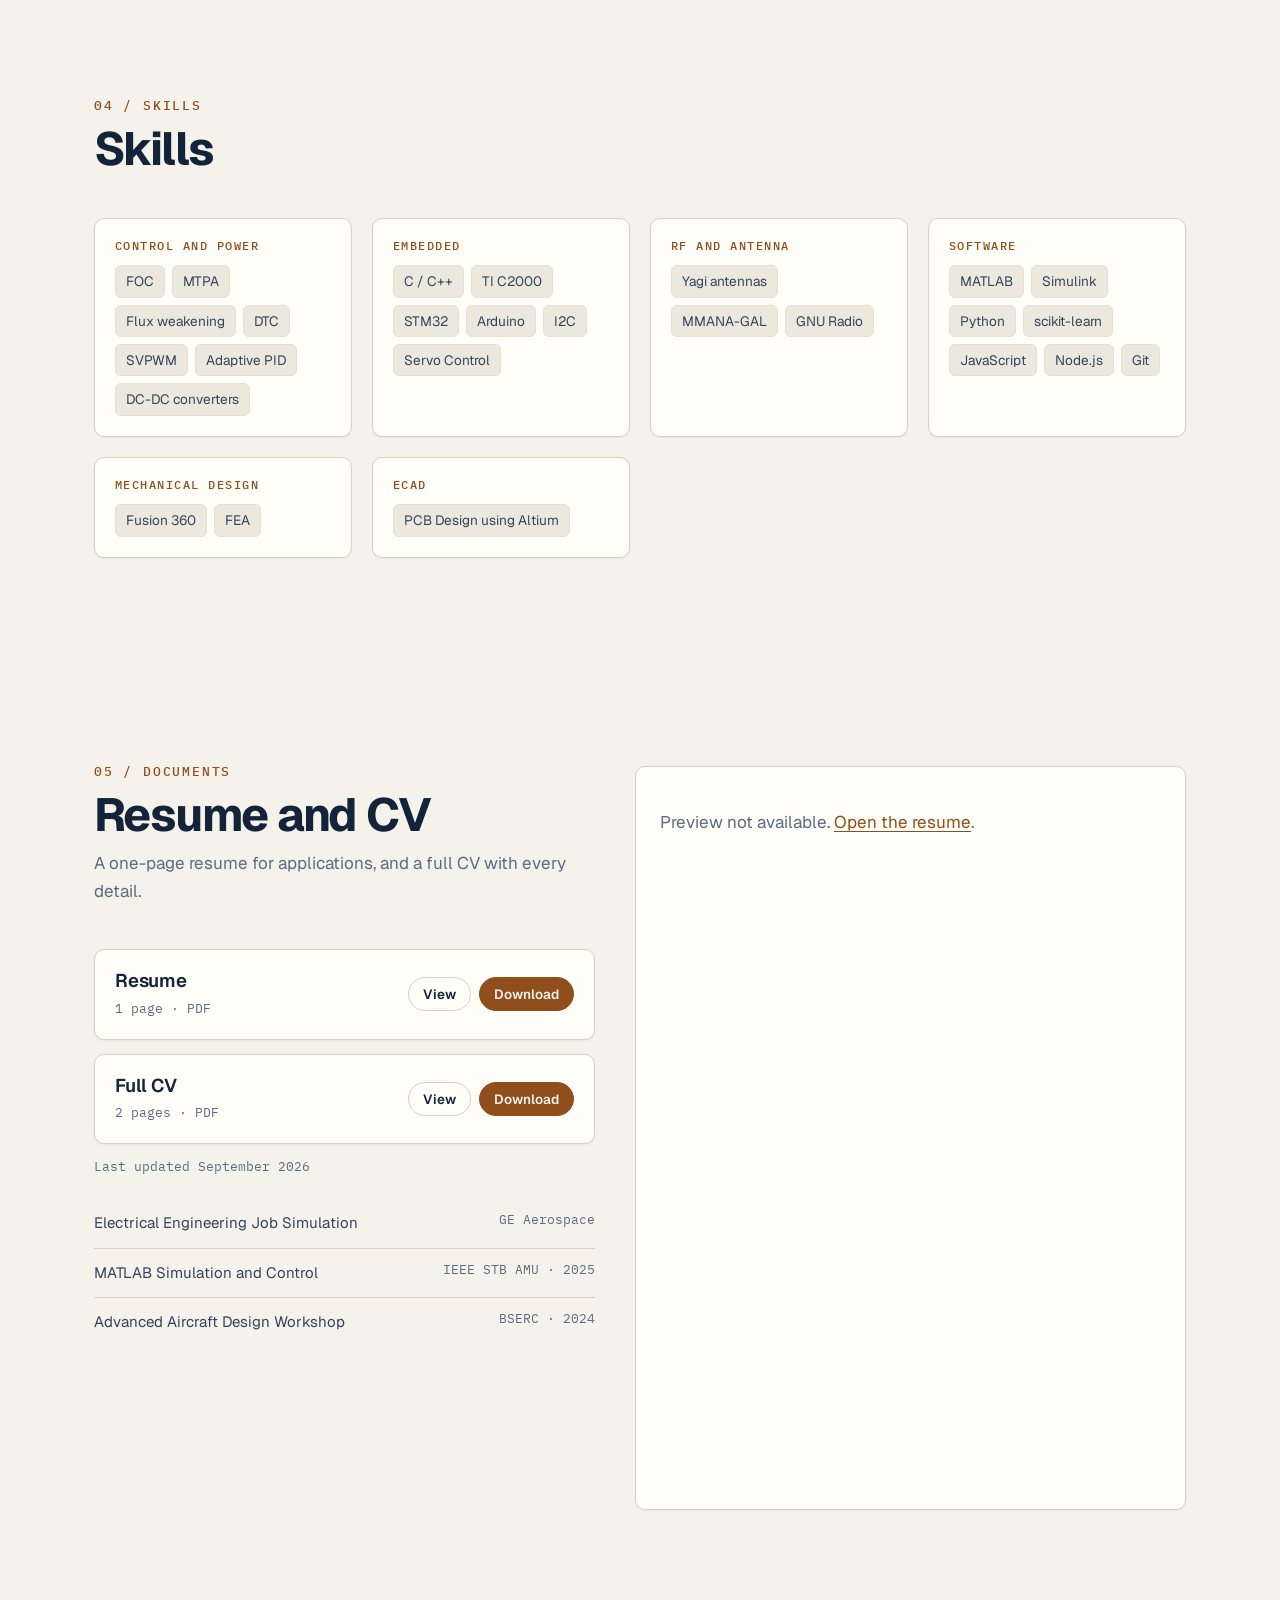
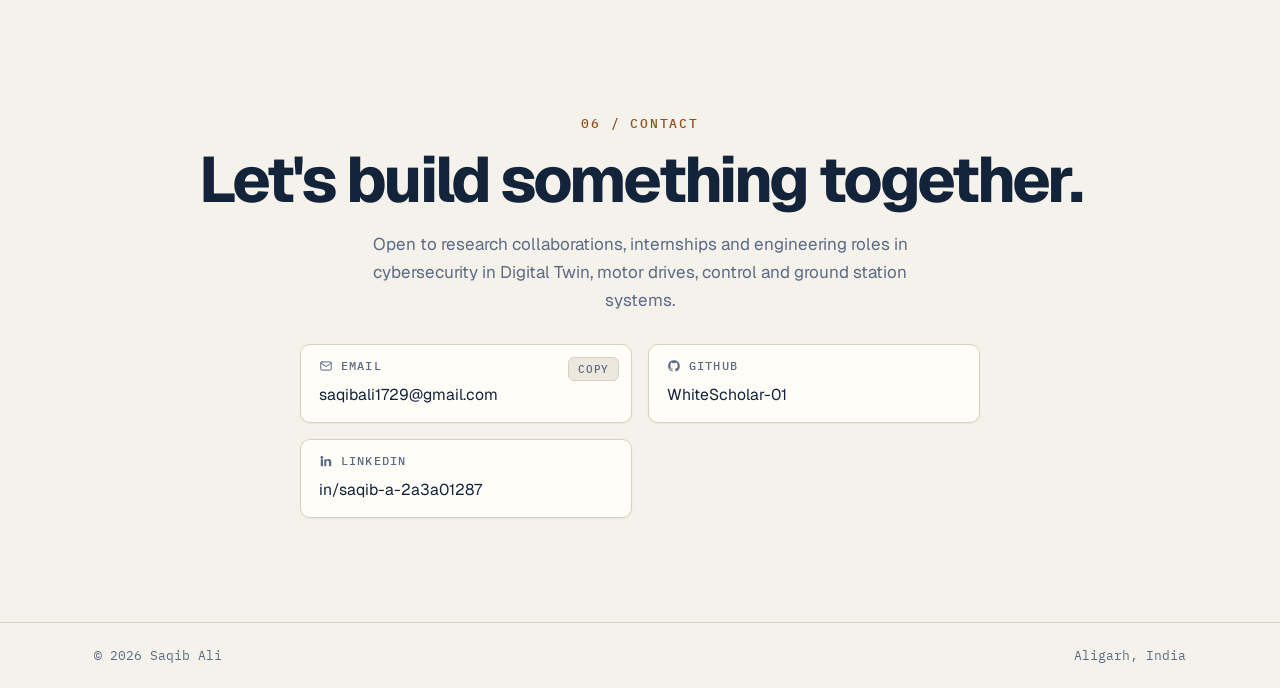
==== commit 395e6e2b: "Fix contact layout, dynamic project count, animation on battery saver, and priority 1 content fixes" ====
--- a/index.html
+++ b/index.html
@@ -136,21 +136,22 @@
       <div class="reveal">
         <div class="sec-head">
           <span class="num">01 / ABOUT</span>
-          <h2 id="aboutHeading">Where control, power and RF meet</h2>
+          <h2 id="aboutHeading">Where control, hardware and RF meet</h2>
         </div>
         <div id="aboutBody">
-          <p>I'm an Electrical Engineering student at <strong>Zakir Husain College of Engineering and Technology, AMU</strong>, working where control systems, power electronics and RF meet.</p>
-          <p>At <strong>Orbitalink</strong> I lead antenna tracking systems end to end: a 435 MHz cross-Yagi antenna, a Fusion 360 chassis, motion firmware for hybrid servo drives, and adaptive control for a high-inertia mount.</p>
-          <p>At <strong>IIT Ropar</strong> I modelled a five-phase IPMSM, designed field-oriented control with loss-aware MTPA, and generated ePWM on a TI DSP to test the gate driver.</p>
+          <p>A control law that works in Simulink and one that works on a real motor are not the same thing. Most of my work lives in the gap between them.</p>
+          <p>At <strong>Orbitalink</strong> I lead the antenna tracker: a 435 MHz cross-Yagi, a Fusion 360 chassis stiff enough to hold a beam on a moving satellite, motion firmware for hybrid servo drives, and adaptive control for a mount heavy enough to fight back.</p>
+          <p>At <strong>IIT Ropar</strong> I built a five-phase IPMSM drive from the transforms up — two current planes instead of one, five regulators instead of three, and a torque equation I had to derive before I could use it. Then I put the modulator on a TI C2000 DSP and tested the gate driver.</p>
+          <p>Electrical Engineering at <strong>Zakir Husain College of Engineering and Technology, AMU</strong>.</p>
         </div>
       </div>
       <div class="panel sheet ticked reveal">
         <dl id="aboutPanel">
           <div><dt>Studying</dt><dd>B.Tech EE, AMU · 2027</dd></div>
           <div><dt>Current role</dt><dd>Lead Engineer, Orbitalink</dd></div>
-          <div><dt>Research</dt><dd>IIT Ropar · 2026</dd></div>
-          <div><dt>Focus</dt><dd>Motor drives, control, RF</dd></div>
-          <div><dt>Based in</dt><dd>Aligarh, India</dd></div>
+          <div><dt>Research Intern</dt><dd>IIT Ropar · 2026</dd></div>
+          <div><dt>Focus</dt><dd>Motor drives, control, RF, Cyber Security, Digital Twin</dd></div>
+          <div><dt>Chairperson</dt><dd>IEEESTB AMU</dd></div>
         </dl>
       </div>
     </div>
@@ -169,8 +170,7 @@
           <div class="job-top"><h3>Research Intern</h3><span class="when">Jun 2026 – Jul 2026</span></div>
           <p class="org">Indian Institute of Technology Ropar · Rupnagar</p>
           <ul>
-            <li>Modelled a five-phase IPMSM in MATLAB/Simulink and designed dual-plane FOC with MTPA and flux weakening.</li>
-            <li>Derived loss-aware MTPA with Lagrange multipliers and a Newton–Raphson solver; implemented DTC and five-phase SVPWM.</li>
+            <li>Modelled a five-phase IPMSM in MATLAB/Simulink and designed dual-plane FOC.</li>
             <li>Generated ePWM on a TI C2000 DSP in Code Composer Studio and tested the gate driver circuit.</li>
           </ul>
         </div></li>
@@ -225,8 +225,10 @@
       <div class="skills" id="skillsGrid">
         <div class="skill sheet reveal"><h3>Control and power</h3><ul><li>FOC</li><li>MTPA</li><li>Flux weakening</li><li>DTC</li><li>SVPWM</li><li>Adaptive PID</li><li>DC-DC converters</li></ul></div>
         <div class="skill sheet reveal"><h3>Embedded</h3><ul><li>C / C++</li><li>TI C2000</li><li>STM32</li><li>Arduino</li><li>I2C</li><li>Servo drives</li></ul></div>
-        <div class="skill sheet reveal"><h3>RF and design</h3><ul><li>Yagi antennas</li><li>MMANA-GAL</li><li>GNU Radio</li><li>Fusion 360</li><li>FEA</li></ul></div>
+        <div class="skill sheet reveal"><h3>RF and Antenna</h3><ul><li>Yagi antennas</li><li>MMANA-GAL</li><li>GNU Radio</li></ul></div>
         <div class="skill sheet reveal"><h3>Software</h3><ul><li>MATLAB</li><li>Simulink</li><li>Python</li><li>scikit-learn</li><li>JavaScript</li><li>Node.js</li><li>Git</li></ul></div>
+        <div class="skill sheet reveal"><h3>Mechanical Design</h3><ul><li>Fusion 360</li><li>FEA</li></ul></div>
+        <div class="skill sheet reveal"><h3>ECAD</h3><ul><li>PCB Design using Altium</li></ul></div>
       </div>
     </div>
   </section>
@@ -257,9 +259,8 @@
         <p class="updated" id="resumeUpdated" hidden></p>
         <ul class="certs" id="certs">
           <li>Electrical Engineering Job Simulation<span>GE Aerospace</span></li>
-          <li>MATLAB Simulation and Control<span>IEEE SB AMU · 2025</span></li>
+          <li>MATLAB Simulation and Control<span>IEEE STB AMU · 2025</span></li>
           <li>Advanced Aircraft Design Workshop<span>BSERC · 2024</span></li>
-          <li>Certificate of Participation<span>SS AMU SAT · 2024</span></li>
         </ul>
       </div>
       <div class="preview sheet reveal">
--- a/assets/css/site.css
+++ b/assets/css/site.css
@@ -780,11 +780,10 @@
    Values are printed rather than hidden behind a button, because a mailto:
    link does nothing on a machine with no mail client configured. */
 .contact-card {
-  display: flex;
-  flex-wrap: wrap;
-  justify-content: center;
-  gap: 12px;
-  max-width: 760px;
+  display: grid;
+  grid-template-columns: repeat(2, 1fr);
+  gap: 16px;
+  max-width: 680px;
   margin: 0 auto;
   text-align: left;
   /* the container itself is not a card any more */
@@ -794,8 +793,6 @@
 }
 .cc {
   position: relative;
-  flex: 1 1 240px;
-  max-width: 340px;
   padding: 14px 18px;
   min-width: 0;
   background: var(--surface);
@@ -846,7 +843,7 @@
 .cc-copy.done { color: var(--ok); border-color: var(--ok); }
 
 @media (max-width: 560px) {
-  .cc { flex: 1 1 100%; max-width: none; }
+  .contact-card { grid-template-columns: 1fr; }
 }
 
 @media (prefers-reduced-motion: reduce) {
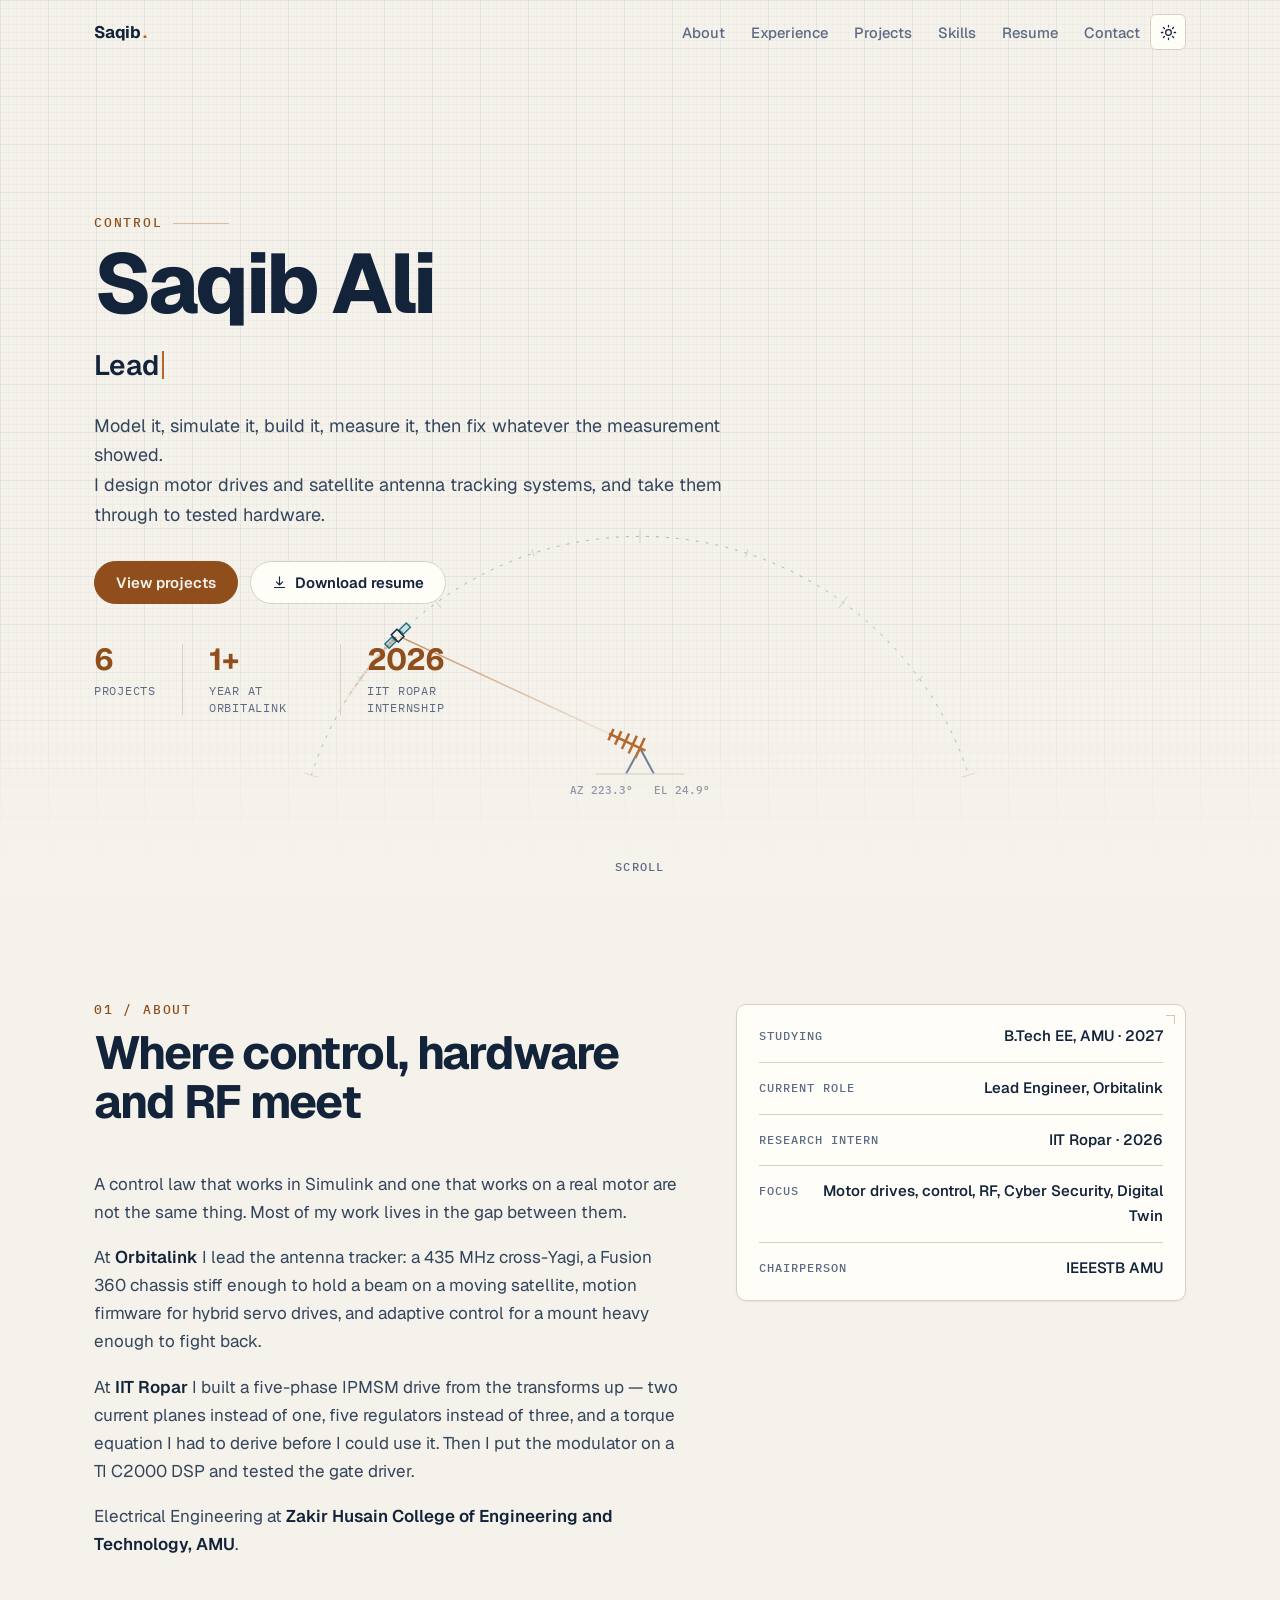
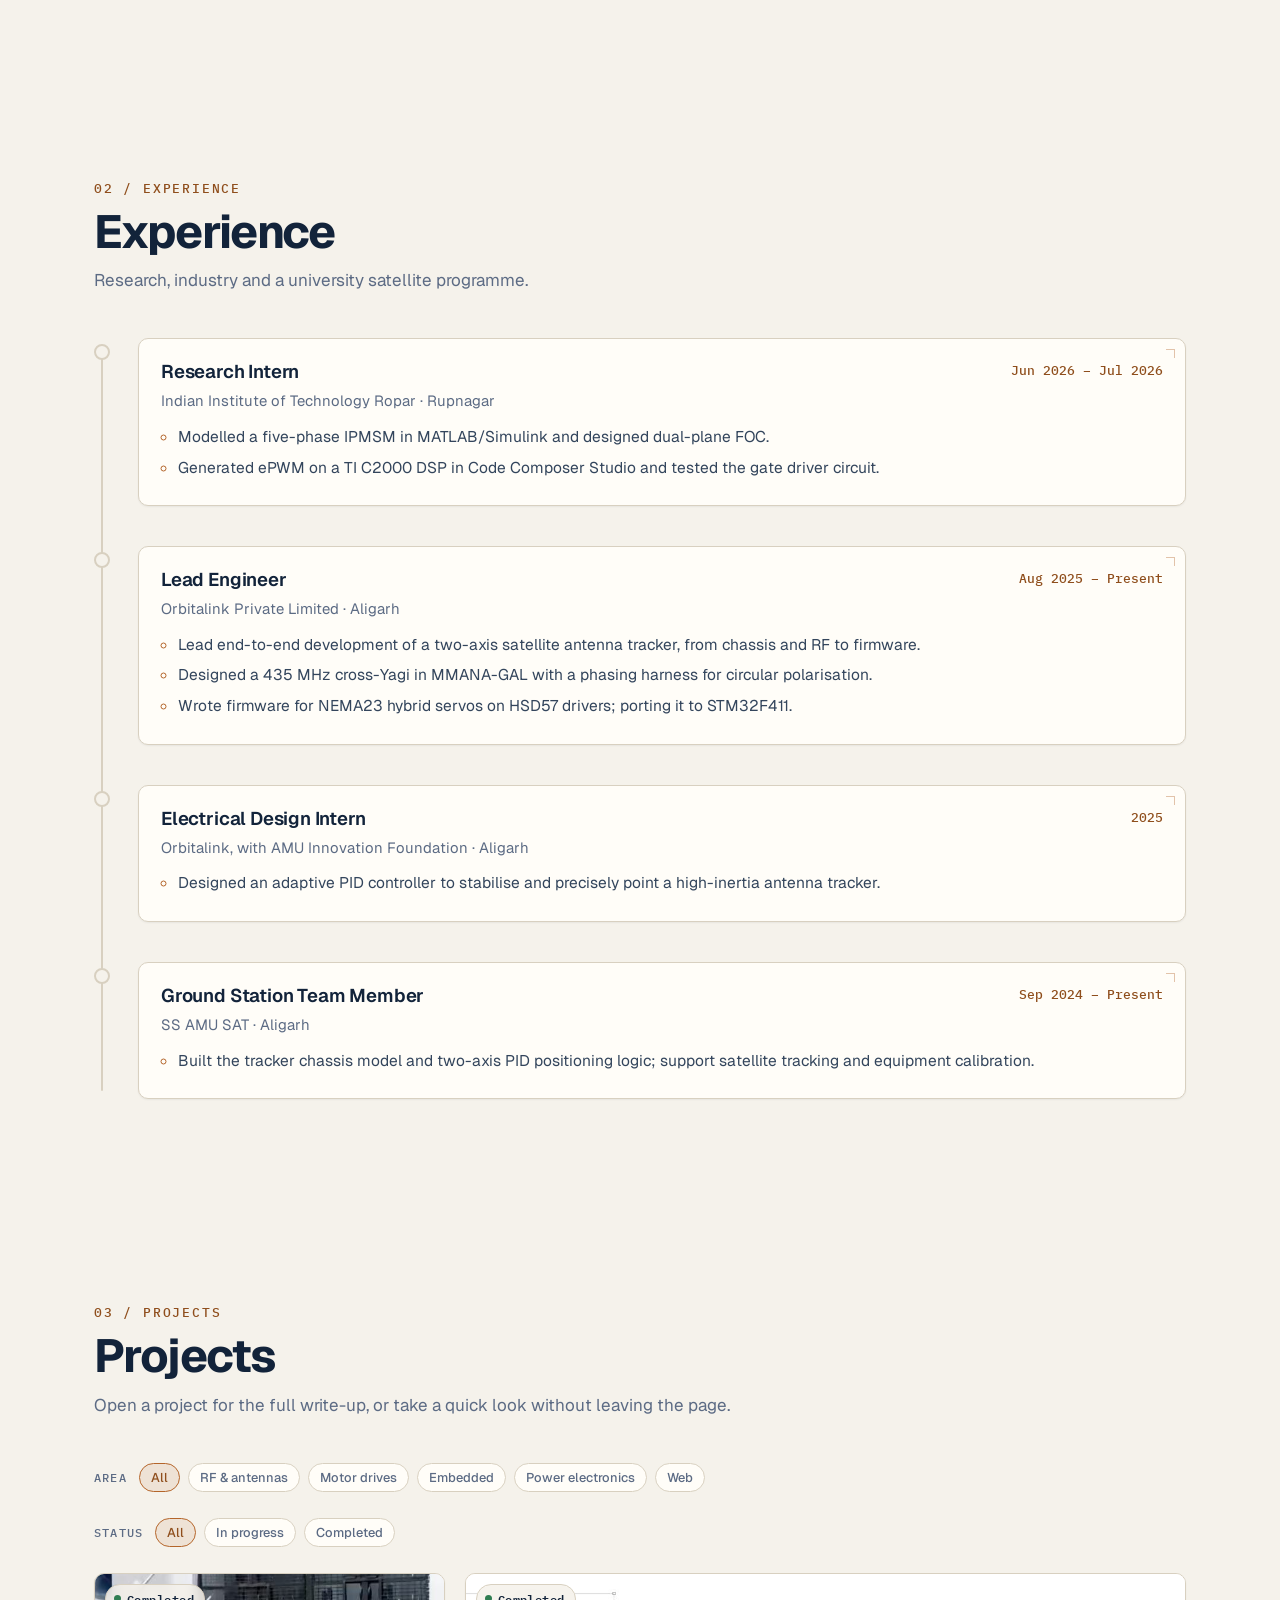
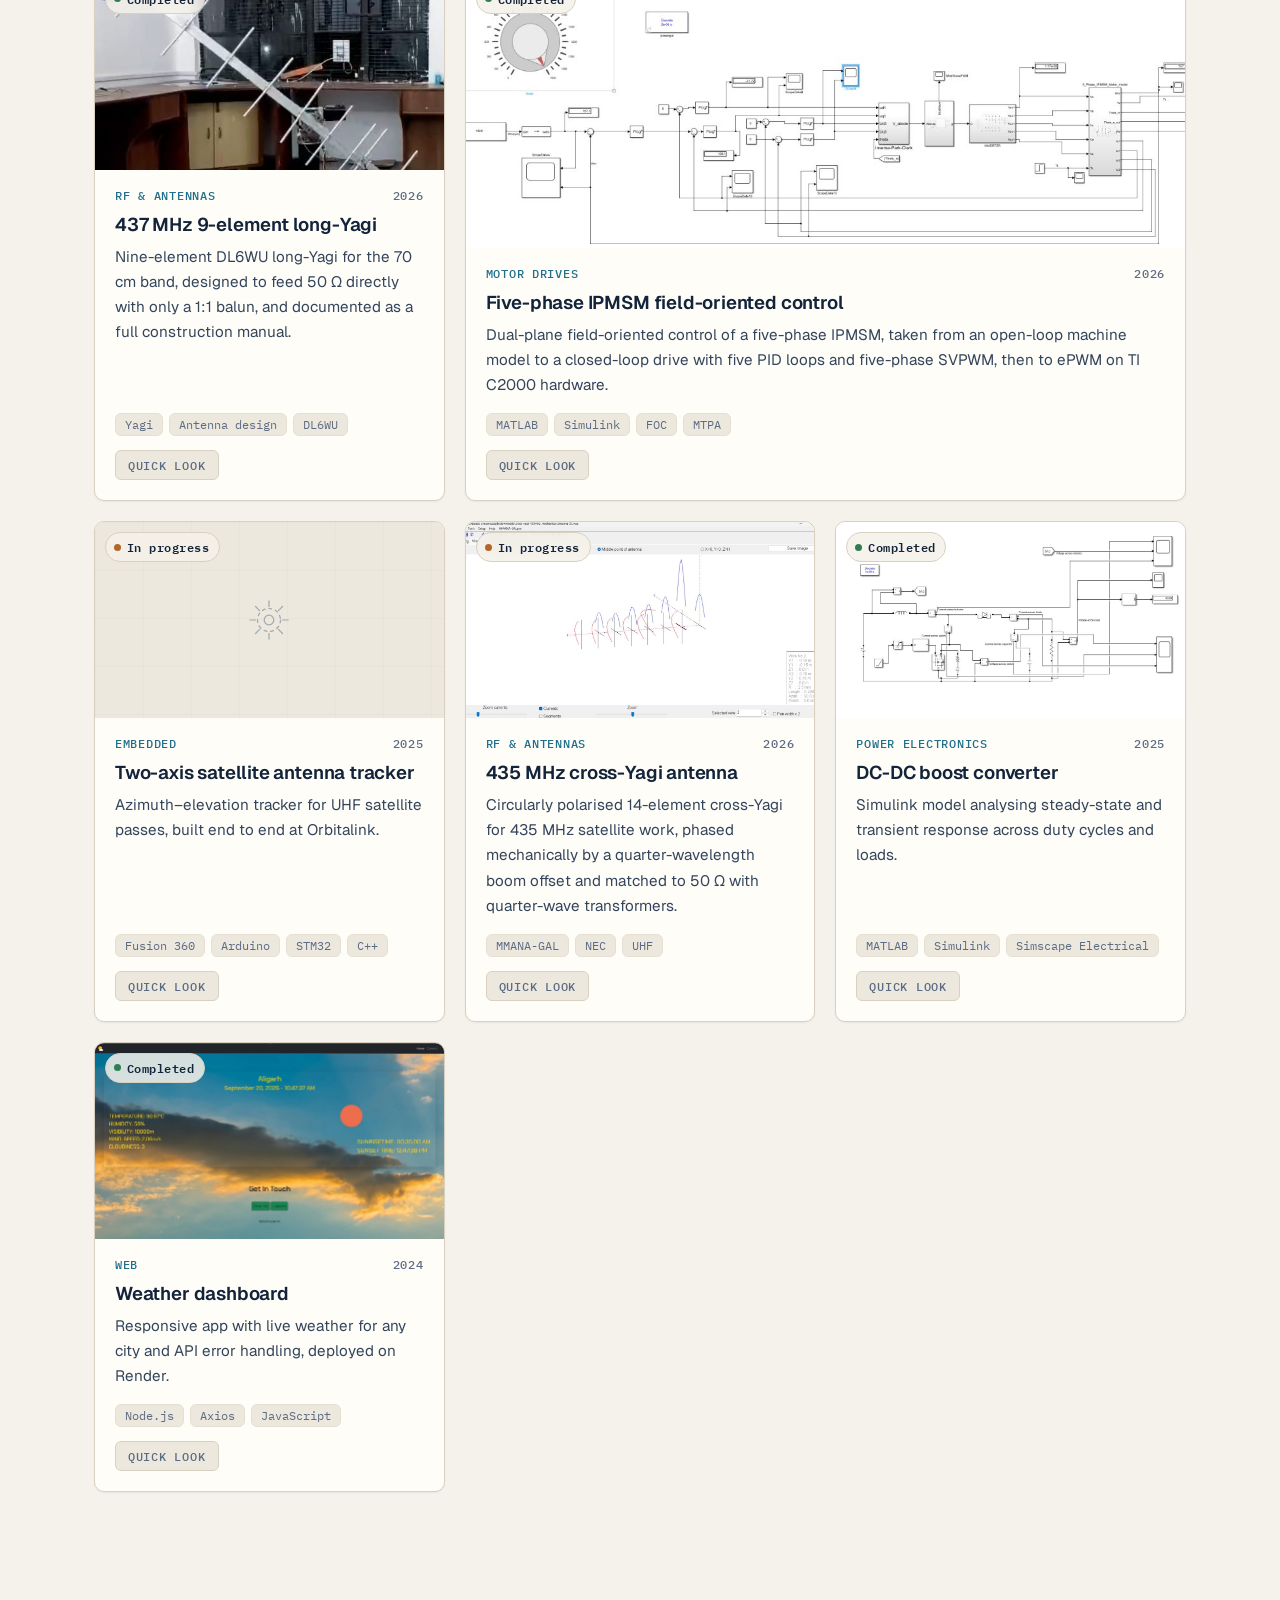
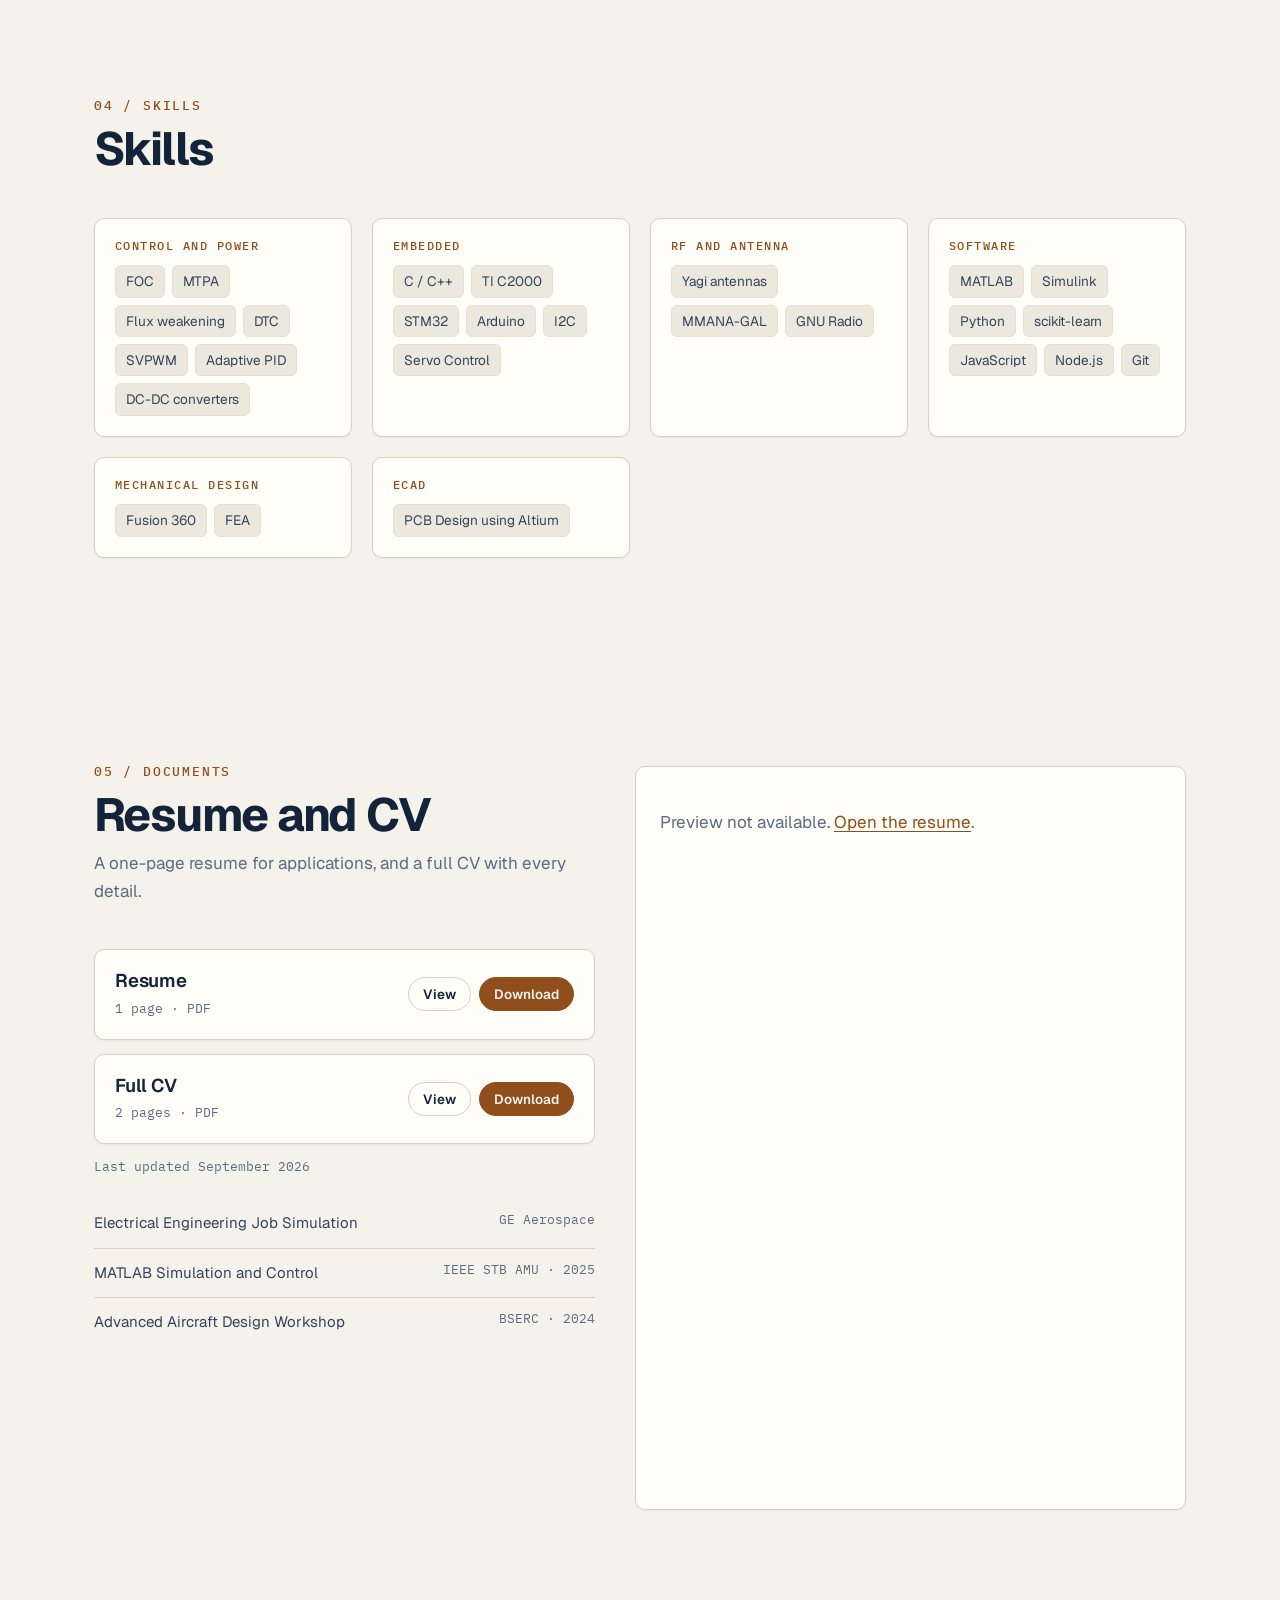
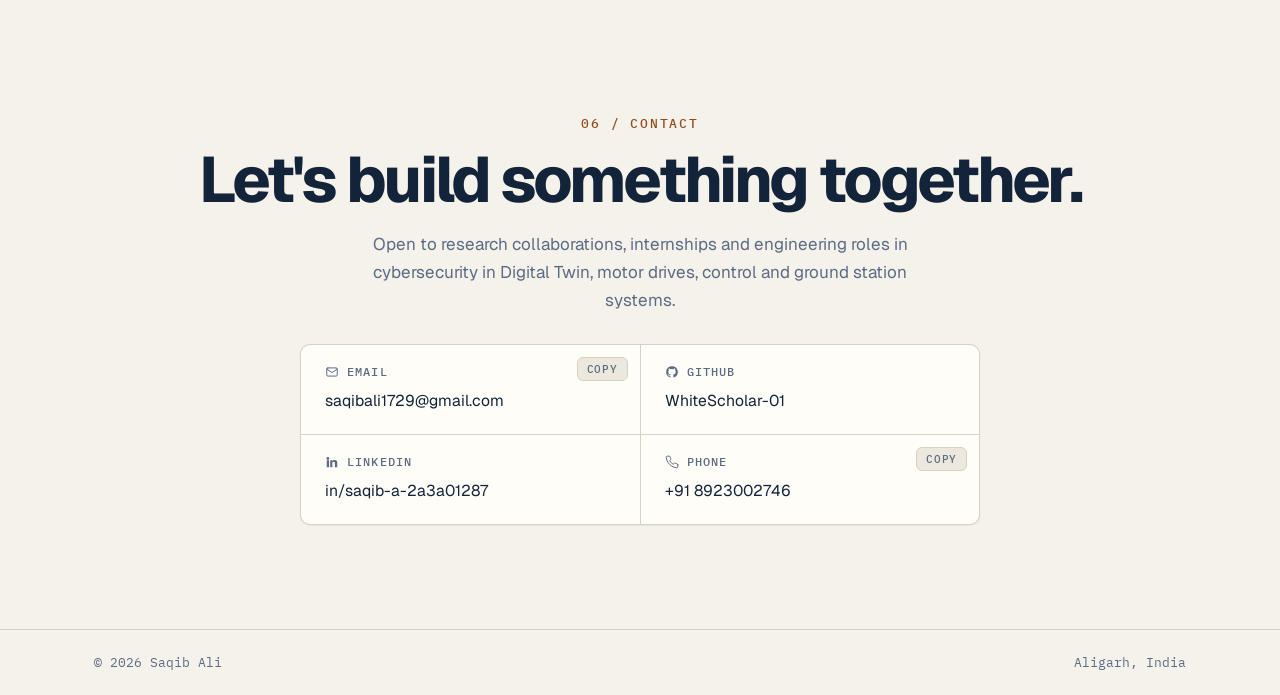
==== commit 302a8e9c: "Fix contact card styling, center hero tracker, and restore phone number" ====
--- a/index.html
+++ b/index.html
@@ -295,6 +295,10 @@
           <span class="cc-label">LinkedIn</span>
           <a class="cc-value" href="https://www.linkedin.com/in/saqib-a-2a3a01287" target="_blank" rel="noopener">in/saqib-a-2a3a01287</a>
         </div>
+        <div class="cc sheet">
+          <span class="cc-label">Phone</span>
+          <a class="cc-value" href="tel:+918923002746">+91 8923002746</a>
+        </div>
       </div>
     </div>
   </section>
--- a/assets/css/site.css
+++ b/assets/css/site.css
@@ -782,24 +782,25 @@
 .contact-card {
   display: grid;
   grid-template-columns: repeat(2, 1fr);
-  gap: 16px;
+  gap: 1px;
   max-width: 680px;
   margin: 0 auto;
   text-align: left;
-  /* the container itself is not a card any more */
-  background: none;
-  border: 0;
-  box-shadow: none;
+  background: var(--line);
+  border: 1px solid var(--line);
+  border-radius: var(--r-md);
+  overflow: hidden;
+  box-shadow: var(--shadow-sm);
 }
 .cc {
   position: relative;
-  padding: 14px 18px;
+  padding: 20px 24px;
   min-width: 0;
   background: var(--surface);
-  border: 1px solid var(--line);
-  border-radius: var(--r-md);
-  box-shadow: var(--shadow-sm);
-  transition: border-color var(--t-fast), transform var(--t-fast);
+  border: none;
+  border-radius: 0;
+  box-shadow: none;
+  transition: transform var(--t-fast);
 }
 .cc:hover { border-color: var(--accent-line); transform: translateY(-2px); }
 
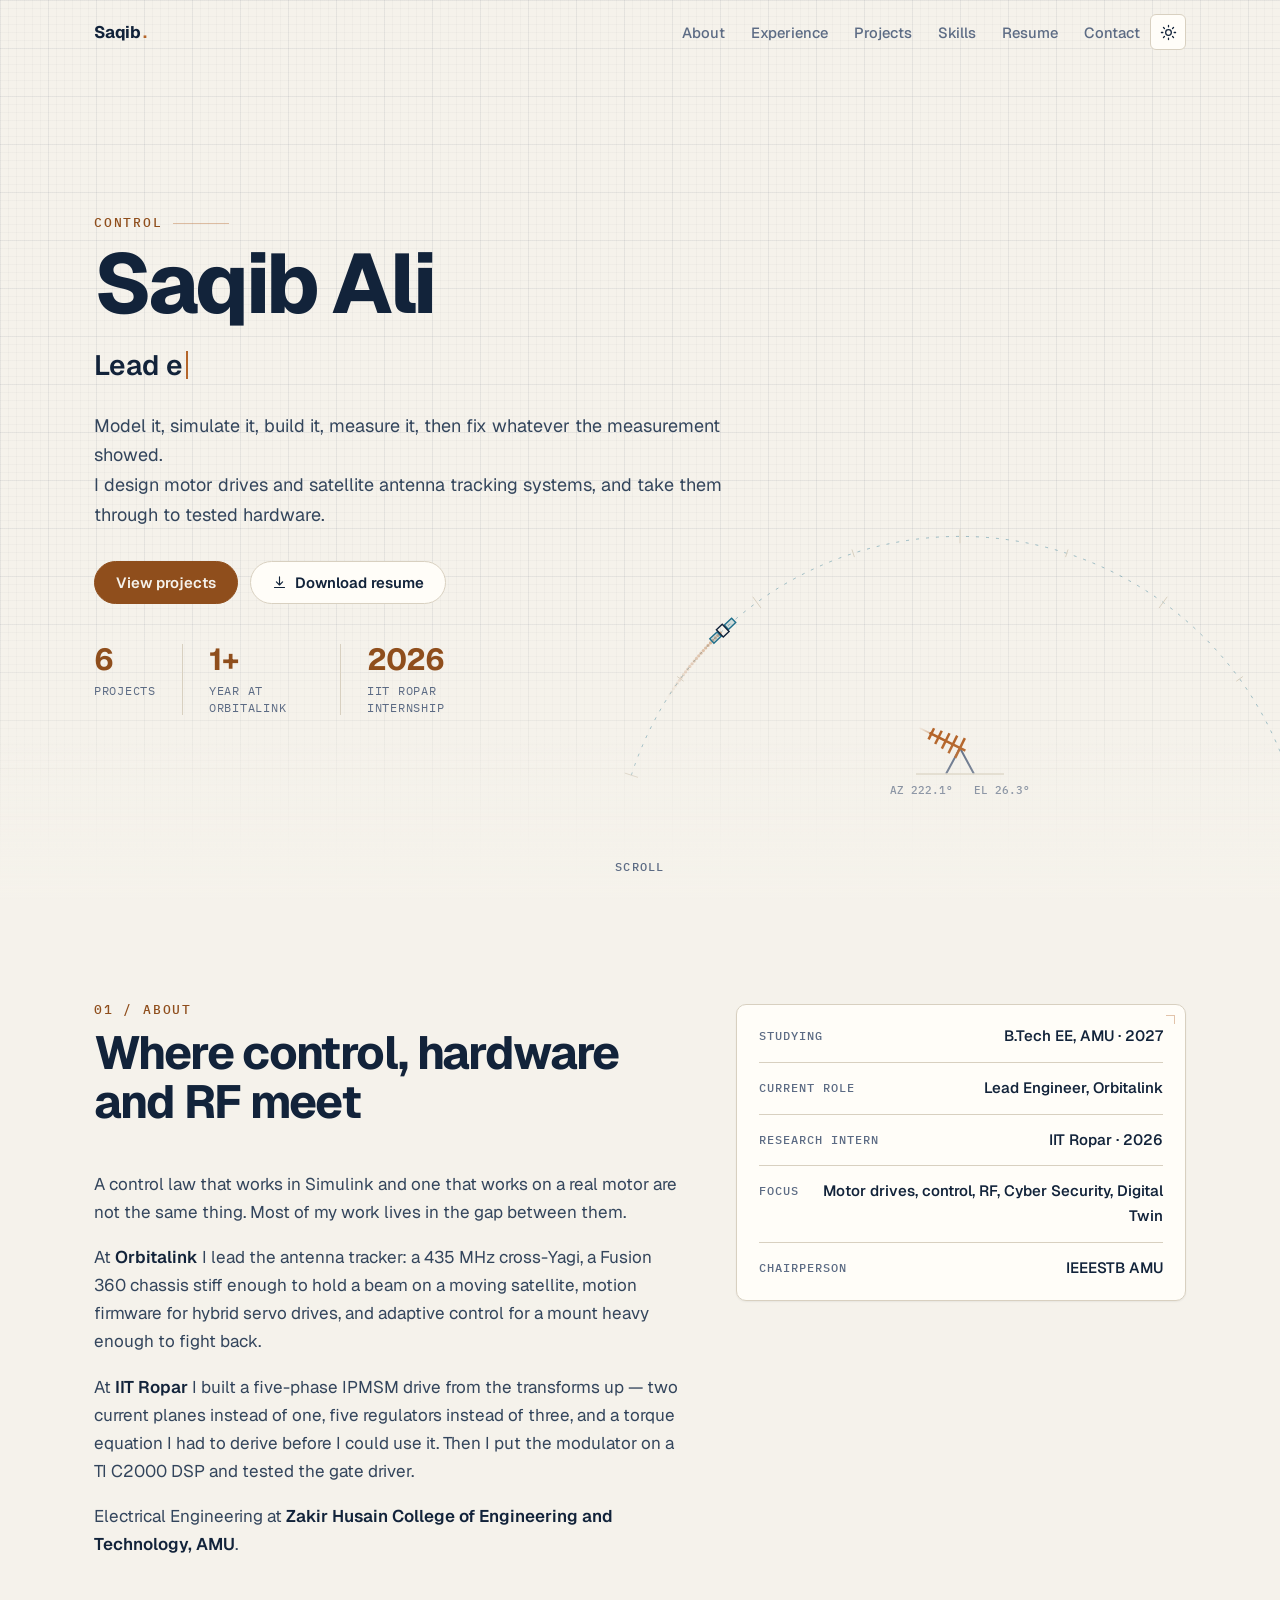
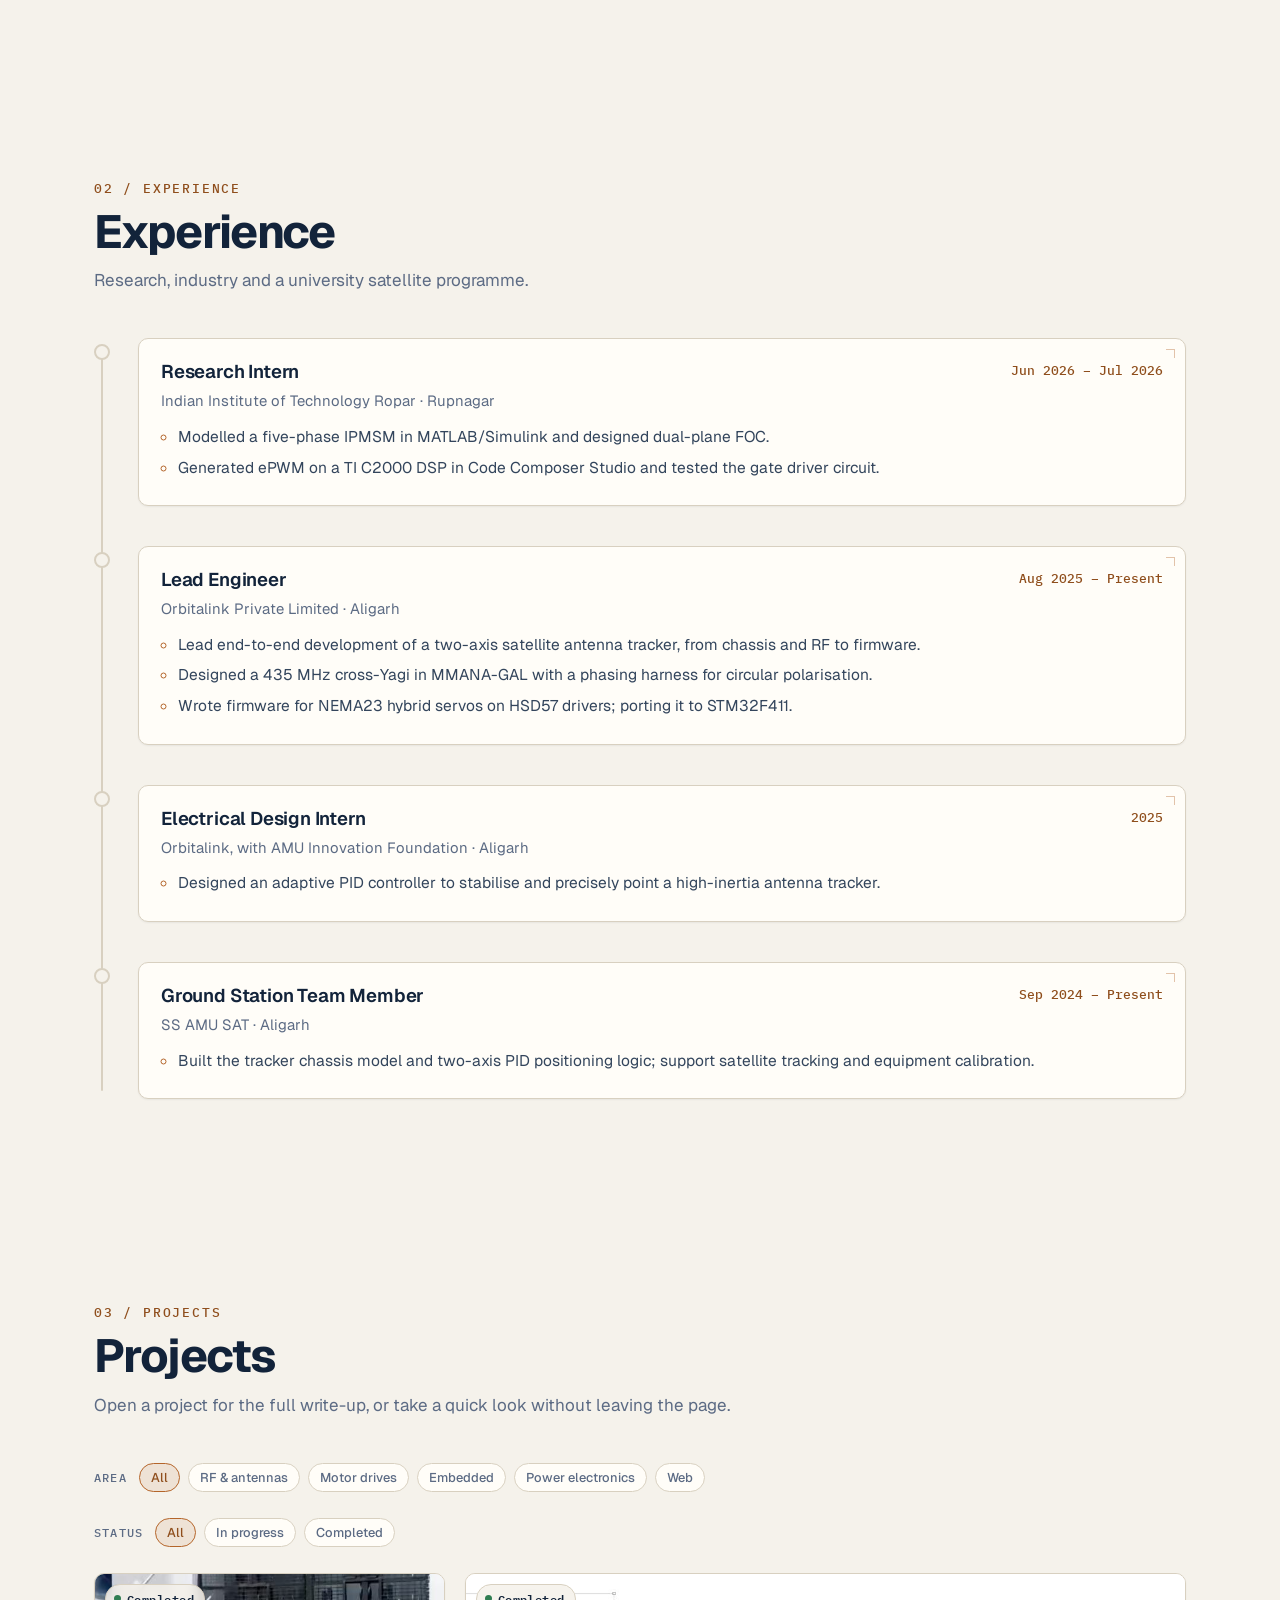
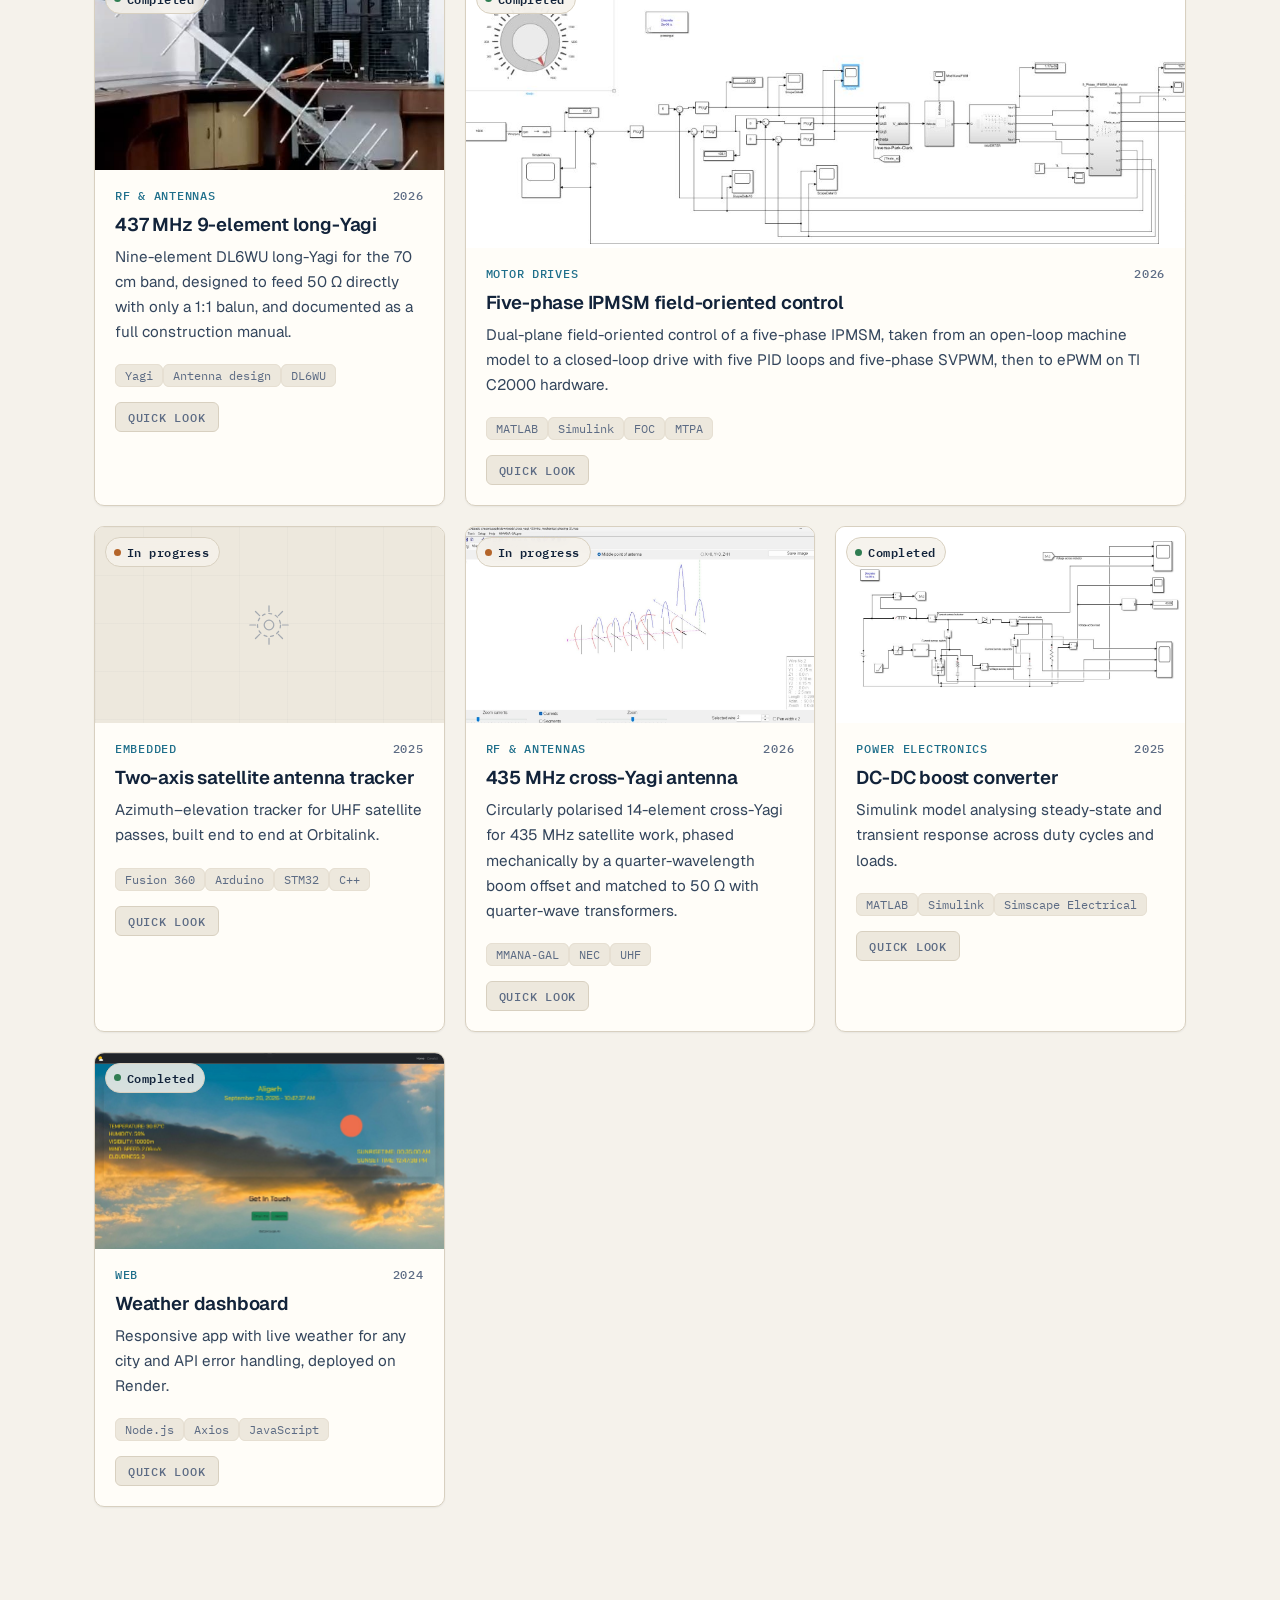
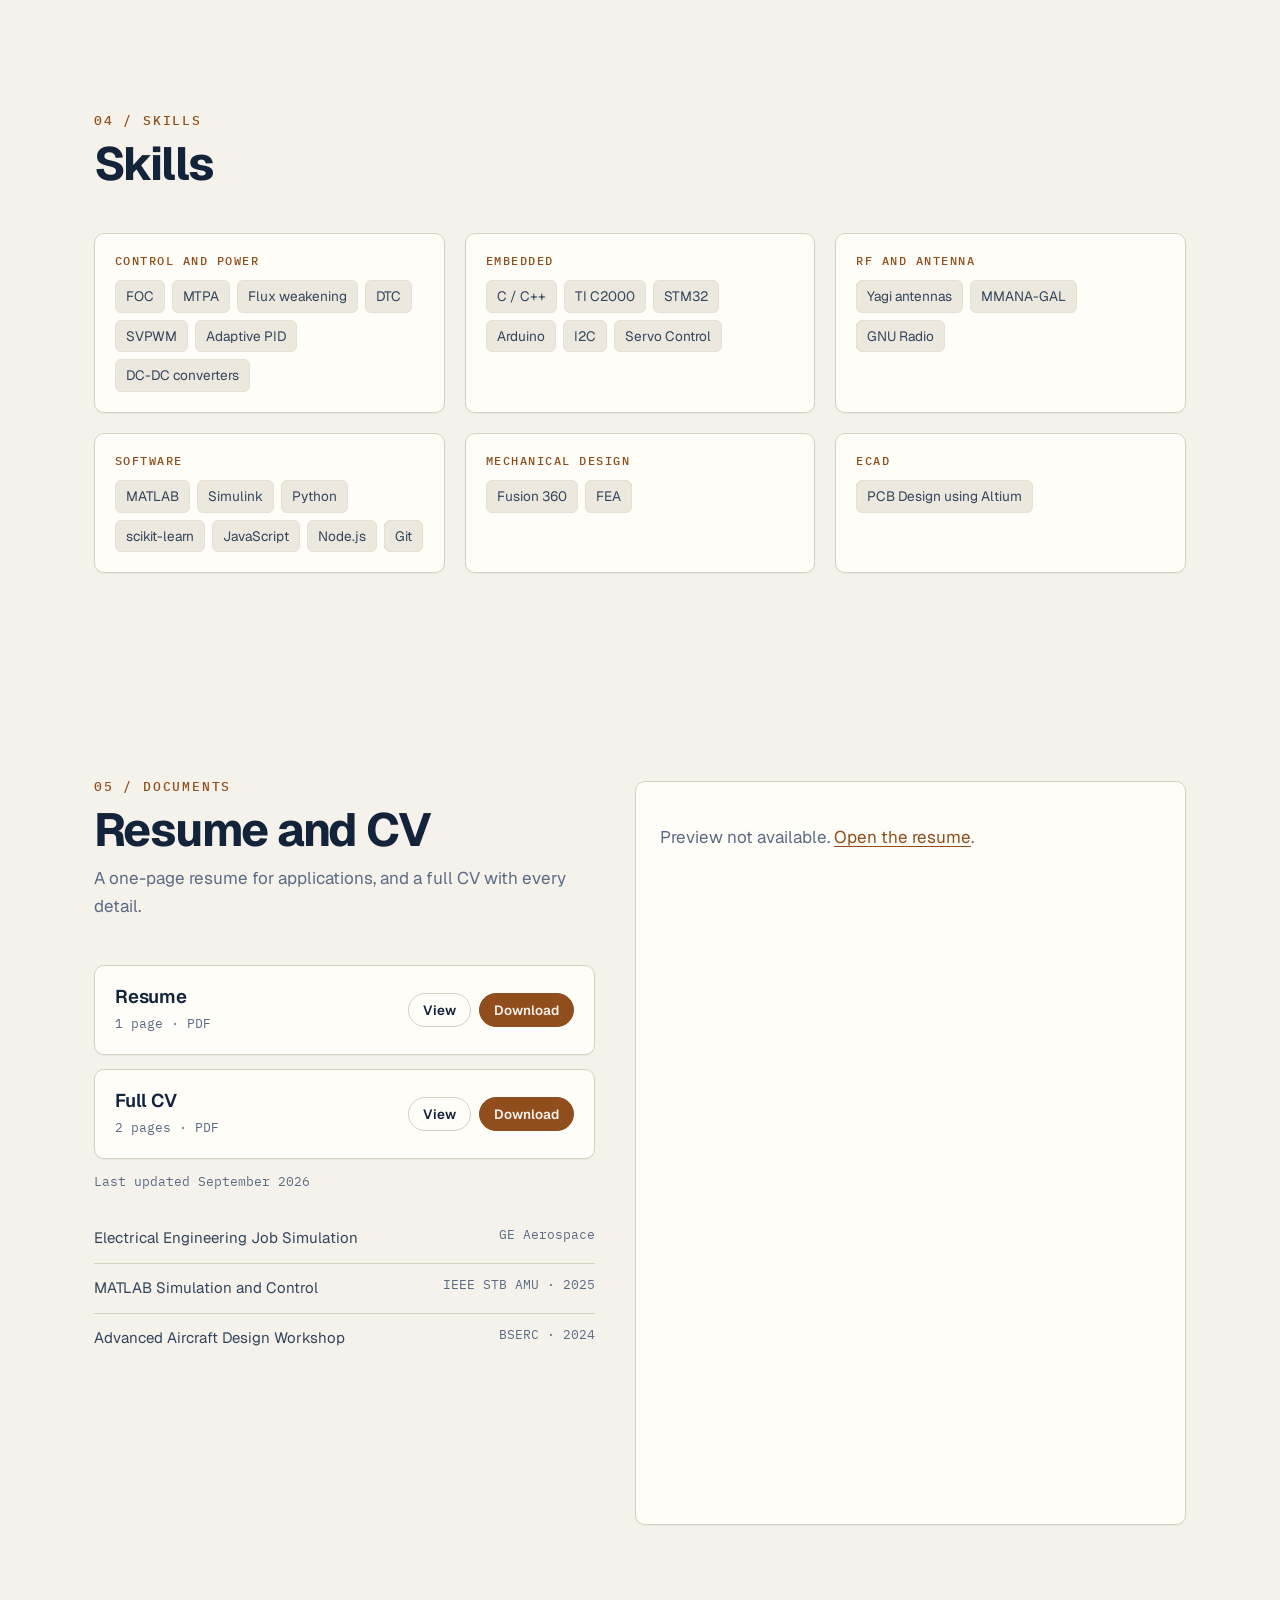
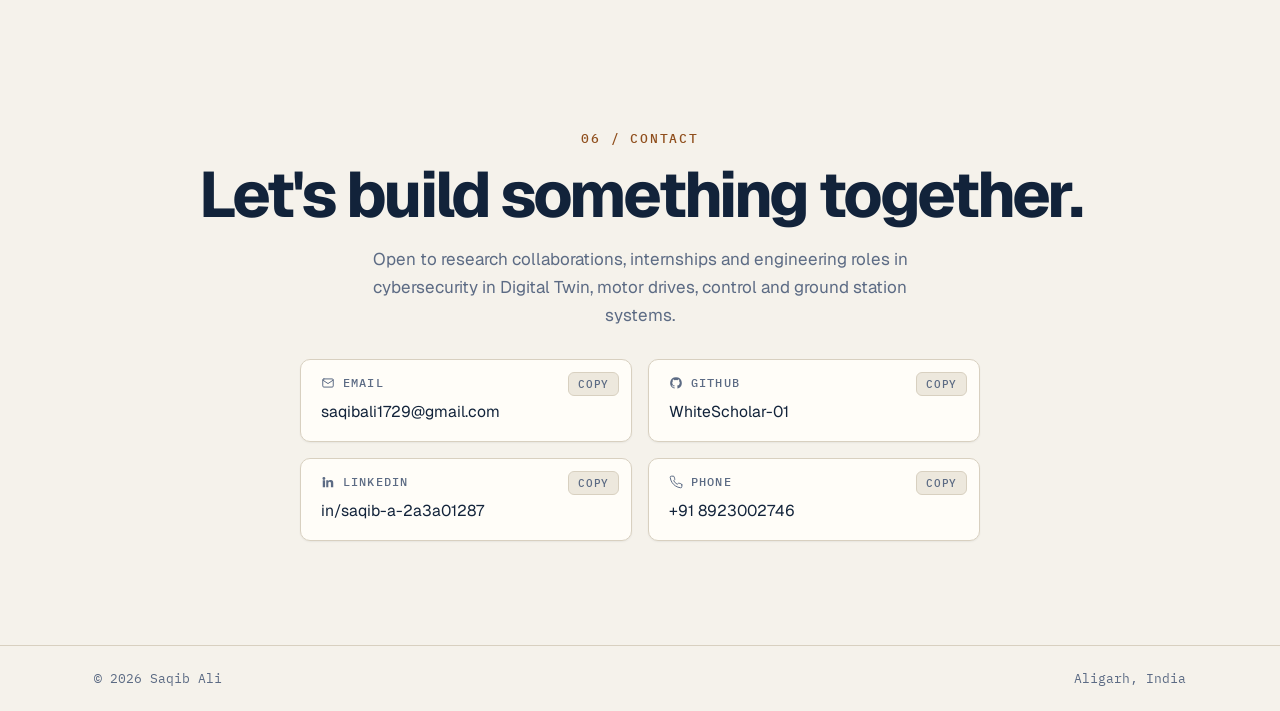
==== commit 03f582a2: "Priority 2: modal scroll lock, back-to-top button, scroll hint bounce, skills grid 3-col, copy for G" ====
--- a/index.html
+++ b/index.html
@@ -310,6 +310,9 @@
     <span id="footerLoc">Aligarh, India</span>
   </div>
 </footer>
+<a href="#top" class="back-to-top" id="backToTop" aria-label="Back to top">
+  <svg viewBox="0 0 24 24" fill="none" stroke="currentColor" stroke-width="2" stroke-linecap="round" stroke-linejoin="round" aria-hidden="true"><path d="M12 19V5M5 12l7-7 7 7"/></svg>
+</a>
 
 <dialog id="modal" aria-labelledby="mTitle">
   <button class="m-close" type="button" aria-label="Close" id="mClose">✕</button>
--- a/assets/css/site.css
+++ b/assets/css/site.css
@@ -211,7 +211,7 @@
   overflow: hidden;
   padding: calc(var(--nav-h) + 40px) 0 72px;
 }
-#sky { position: absolute; inset: 0; width: 100%; height: 100%; }
+#sky { position: absolute; inset: 0; width: 100%; height: 100%; z-index: 0; pointer-events: none; }
 .hero::after {
   content: "";
   position: absolute;
@@ -327,6 +327,11 @@
   text-transform: uppercase;
   color: var(--muted);
   text-decoration: none;
+  animation: bounce 2.4s ease infinite;
+}
+@keyframes bounce {
+  0%, 100% { transform: translateX(-50%) translateY(0); }
+  50%       { transform: translateX(-50%) translateY(5px); }
 }
 .scroll-hint:hover { color: var(--accent); }
 
@@ -588,7 +593,6 @@
 .meta .cat { color: var(--signal); }
 .card p { margin: 0 0 16px; color: var(--text-2); font-size: .95rem; }
 
-.tags { display: flex; flex-wrap: wrap; gap: 6px; margin-top: auto; }
 .tags span {
   font: 400 .76rem var(--font-mono);
   padding: 3px 9px;
@@ -596,6 +600,29 @@
   background: var(--surface-2);
   color: var(--muted);
   border: 1px solid var(--line-soft);
+}
+
+.back-to-top {
+  position: fixed;
+  bottom: 24px; right: 24px;
+  width: 44px; height: 44px;
+  border-radius: 50%;
+  background: var(--surface);
+  border: 1px solid var(--line);
+  color: var(--text);
+  display: grid; place-items: center;
+  z-index: 50;
+  box-shadow: var(--shadow-sm);
+  opacity: 0; pointer-events: none;
+  transform: translateY(10px);
+  transition: opacity var(--t-fast), transform var(--t-fast), border-color var(--t-fast), color var(--t-fast);
+}
+.back-to-top.visible { opacity: 1; pointer-events: auto; transform: translateY(0); }
+.back-to-top:hover { border-color: var(--accent); color: var(--accent); }
+.back-to-top svg { width: 20px; height: 20px; }
+@media (max-width: 720px) {
+  .back-to-top { bottom: 16px; right: 16px; width: 40px; height: 40px; }
+  .back-to-top svg { width: 18px; height: 18px; }
 }
 
 .status-badge {
@@ -702,7 +729,7 @@
 /* --------------------------------------------------------------------------
    9. Skills
    -------------------------------------------------------------------------- */
-.skills { display: grid; grid-template-columns: repeat(4, 1fr); gap: 20px; }
+.skills { display: grid; grid-template-columns: repeat(3, 1fr); gap: 20px; }
 .skill { padding: 20px; }
 .skill h3 {
   font: 500 .78rem/1 var(--font-mono);
@@ -782,25 +809,23 @@
 .contact-card {
   display: grid;
   grid-template-columns: repeat(2, 1fr);
-  gap: 1px;
+  gap: 16px;
   max-width: 680px;
   margin: 0 auto;
   text-align: left;
-  background: var(--line);
-  border: 1px solid var(--line);
-  border-radius: var(--r-md);
-  overflow: hidden;
-  box-shadow: var(--shadow-sm);
+  background: none;
+  border: 0;
+  box-shadow: none;
 }
 .cc {
   position: relative;
-  padding: 20px 24px;
+  padding: 16px 20px;
   min-width: 0;
   background: var(--surface);
-  border: none;
-  border-radius: 0;
-  box-shadow: none;
-  transition: transform var(--t-fast);
+  border: 1px solid var(--line);
+  border-radius: var(--r-md);
+  box-shadow: var(--shadow-sm);
+  transition: border-color var(--t-fast), transform var(--t-fast);
 }
 .cc:hover { border-color: var(--accent-line); transform: translateY(-2px); }
 
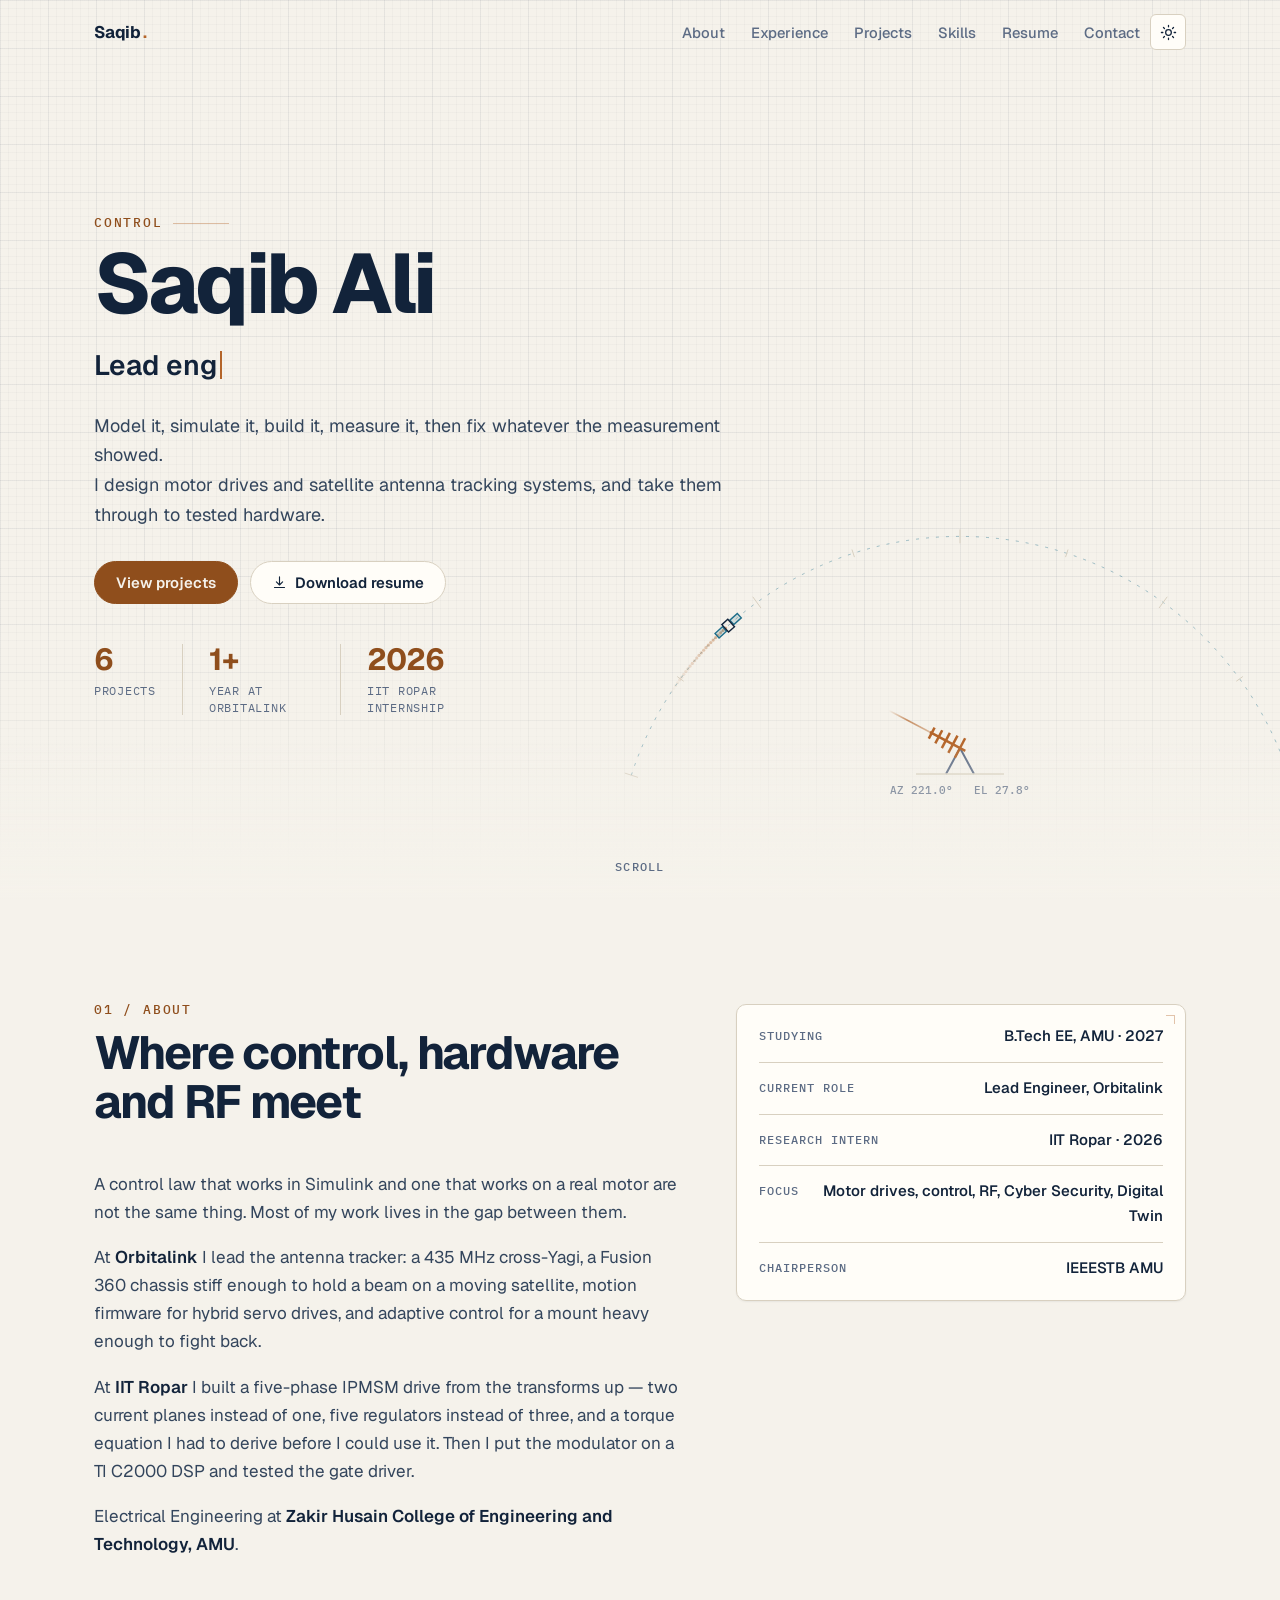
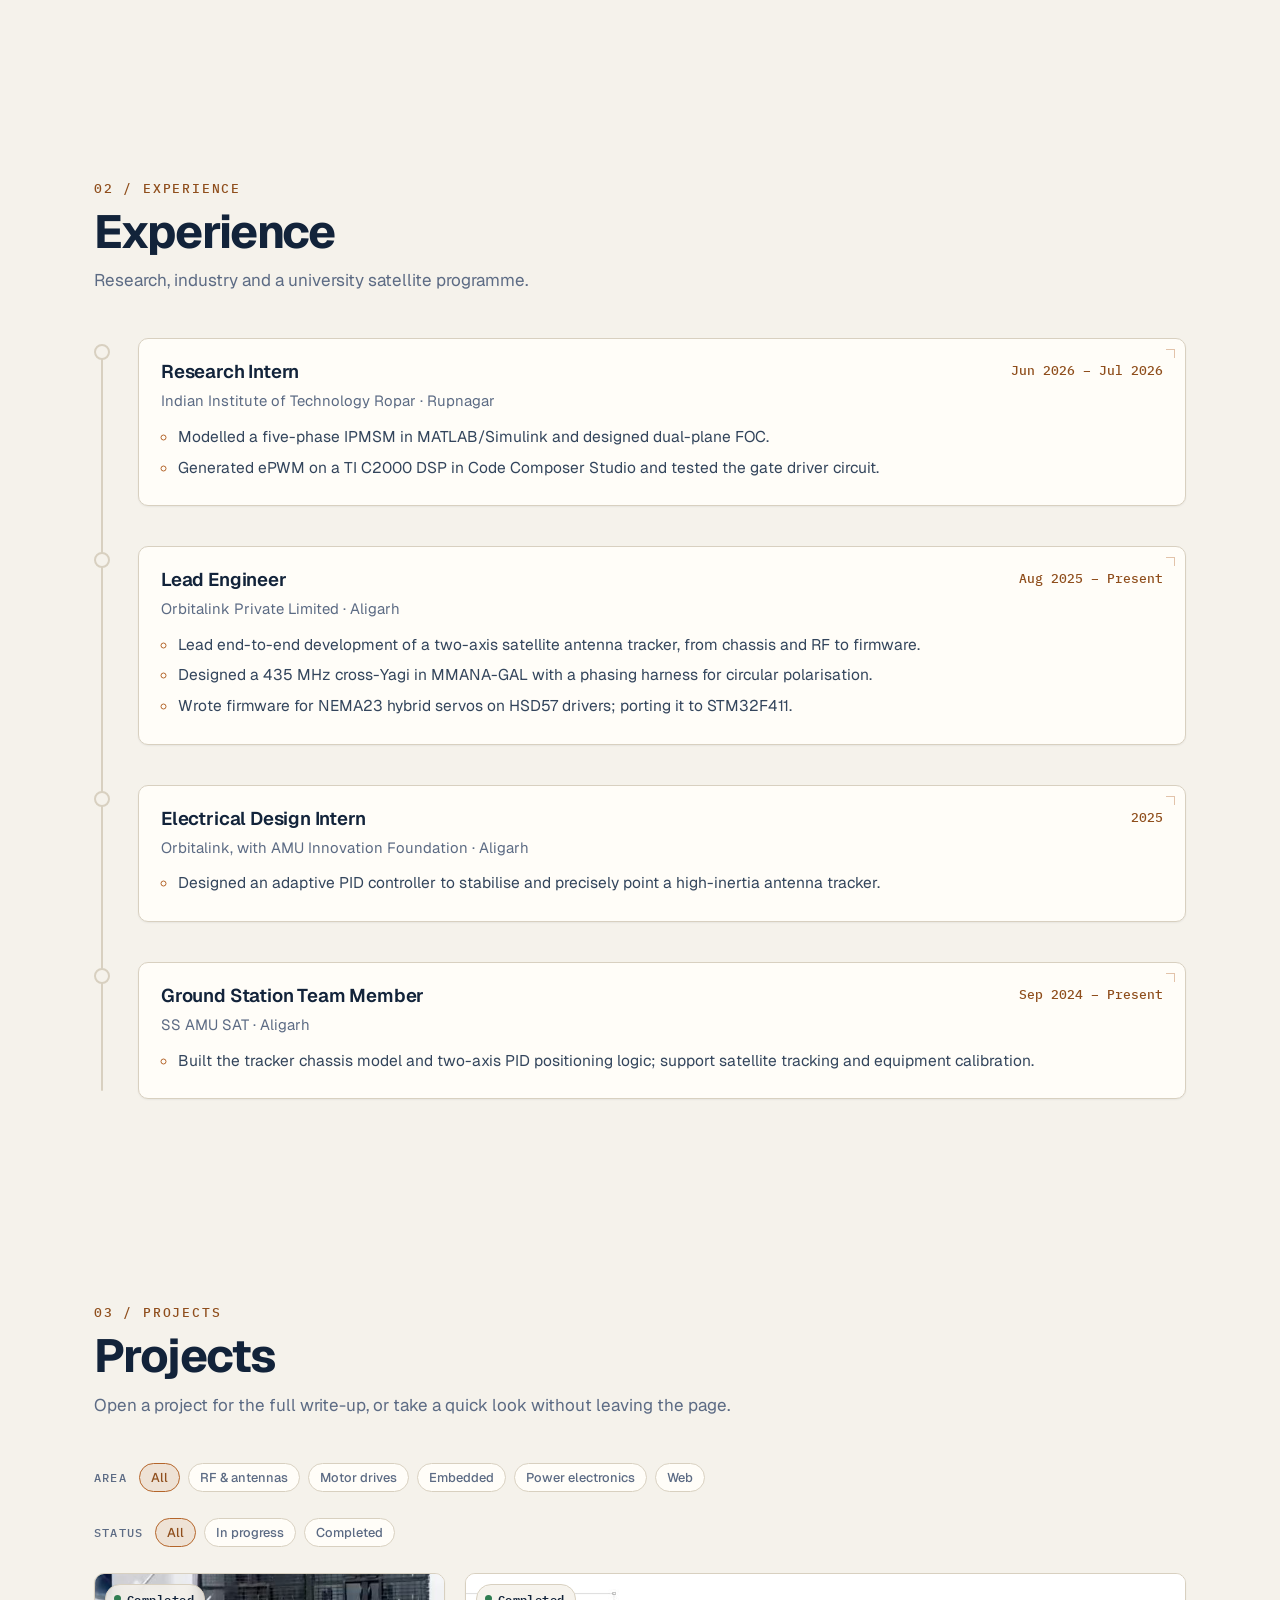
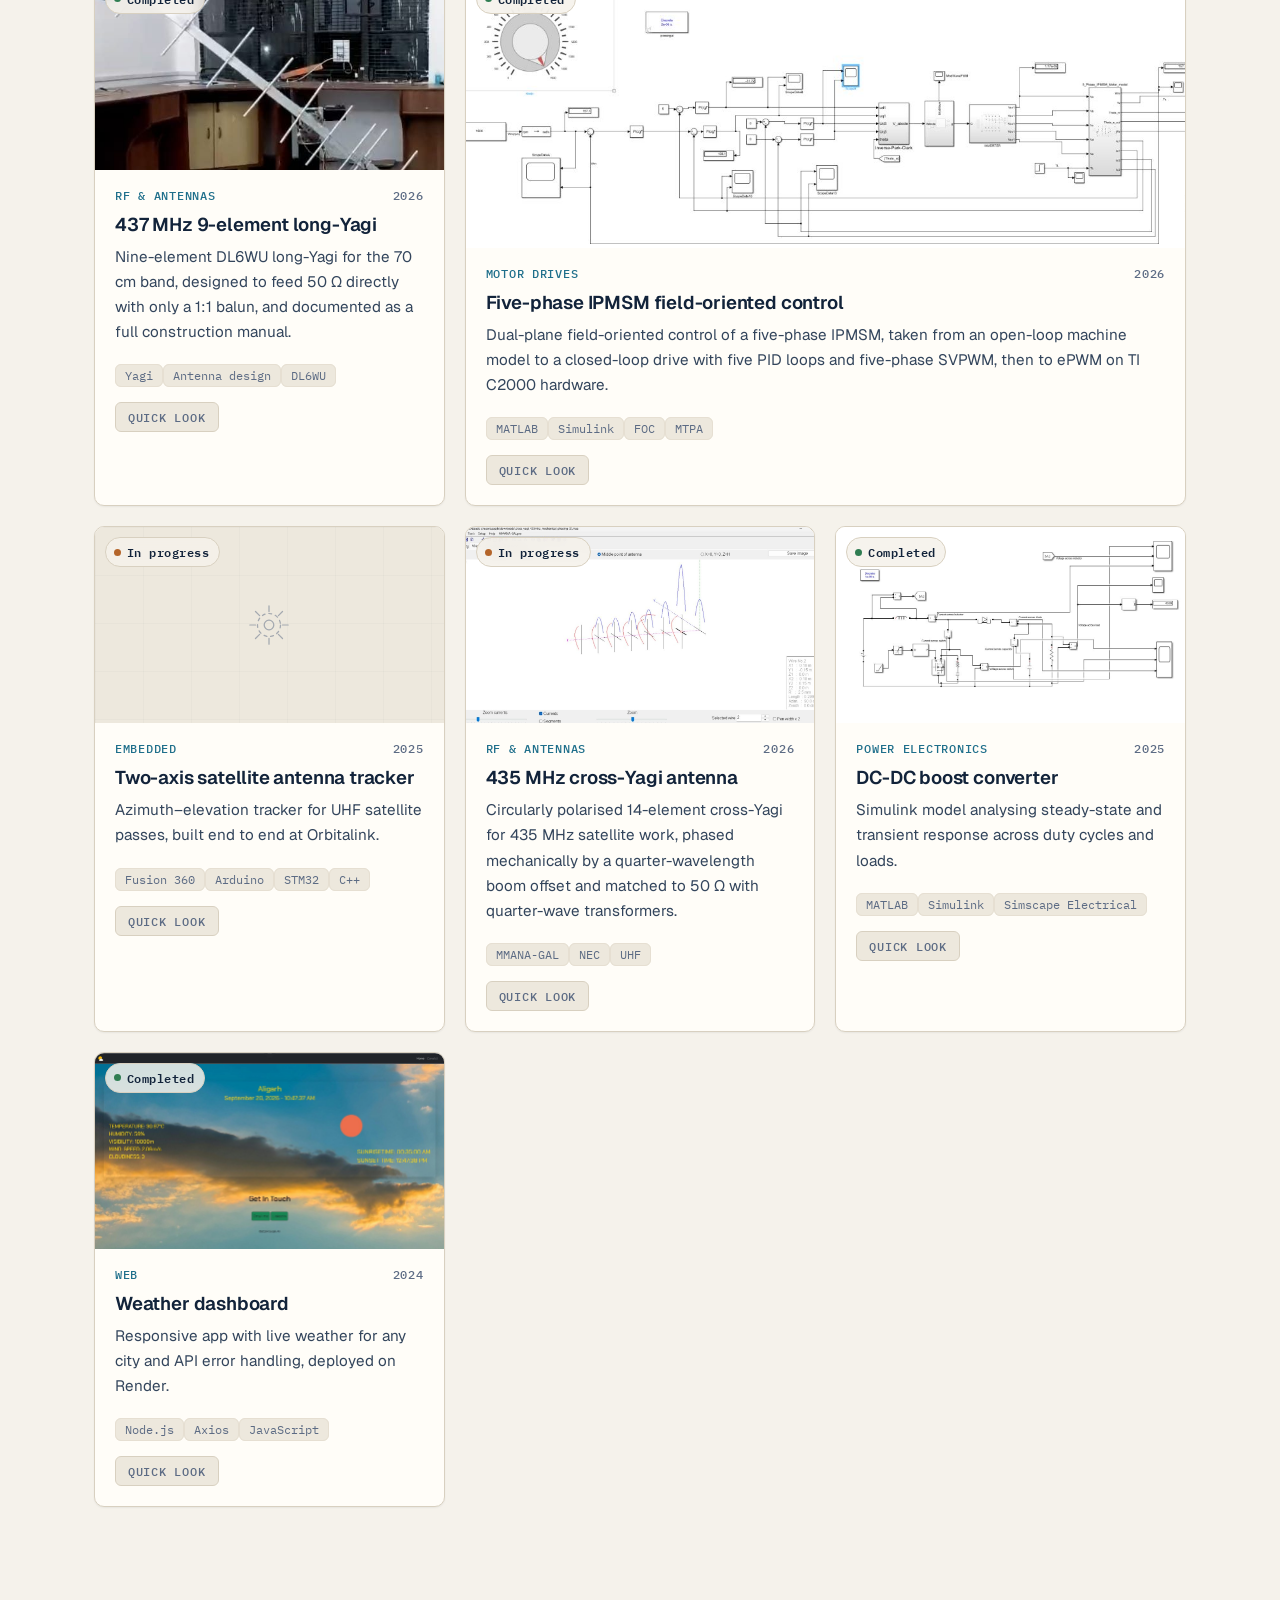
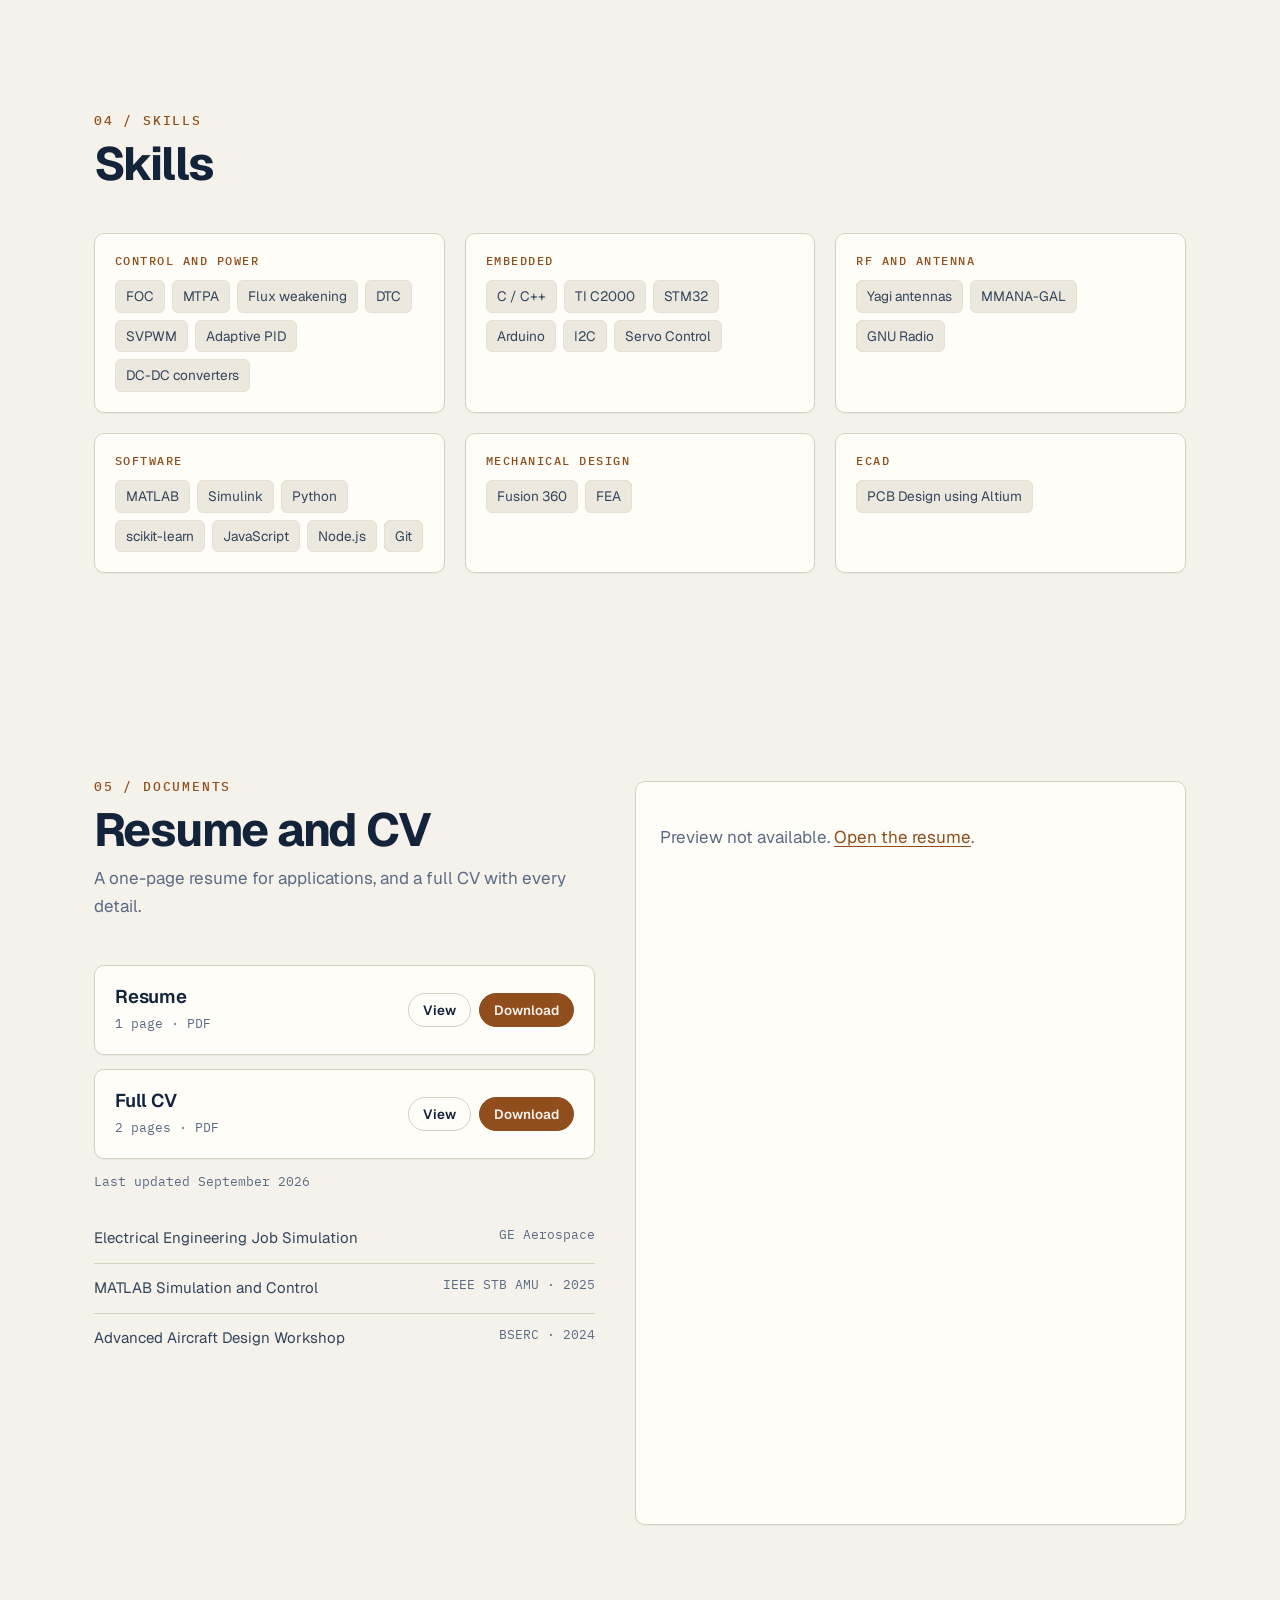
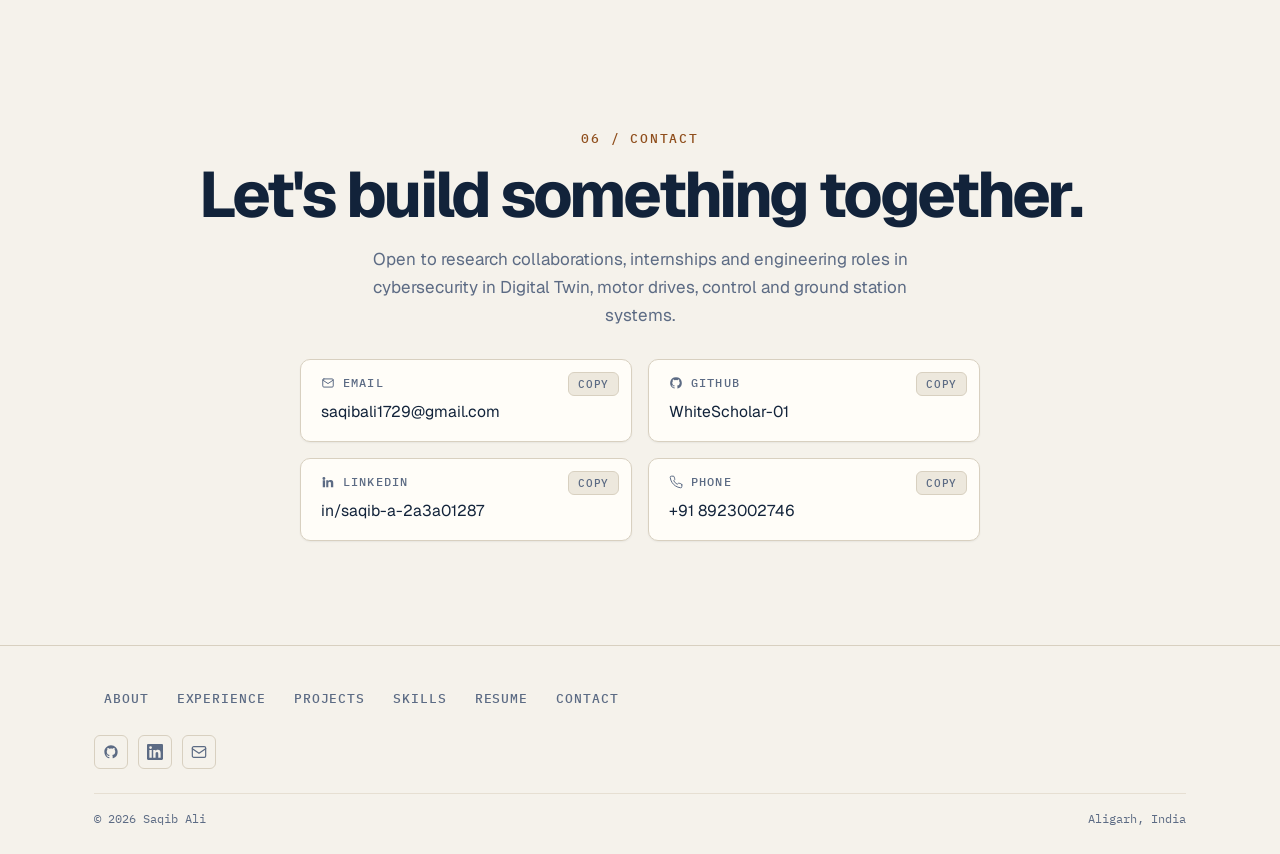
==== commit 47de7f87: "Priority 4: rich footer with nav+social links, smooth project filter fade, stats strip already corre" ====
--- a/index.html
+++ b/index.html
@@ -305,9 +305,30 @@
 </main>
 
 <footer>
-  <div class="wrap">
-    <span>© <span id="yr">2026</span> Saqib Ali</span>
-    <span id="footerLoc">Aligarh, India</span>
+  <div class="wrap footer-inner">
+    <div class="footer-nav">
+      <a href="#about">About</a>
+      <a href="#experience">Experience</a>
+      <a href="#projects">Projects</a>
+      <a href="#skills">Skills</a>
+      <a href="#resume">Resume</a>
+      <a href="#contact">Contact</a>
+    </div>
+    <div class="footer-social">
+      <a href="https://github.com/WhiteScholar-01" target="_blank" rel="noopener" aria-label="GitHub">
+        <svg viewBox="0 0 24 24" fill="currentColor" aria-hidden="true"><path d="M12 2C6.477 2 2 6.484 2 12.017c0 4.425 2.865 8.18 6.839 9.504.5.092.682-.217.682-.483 0-.237-.008-.868-.013-1.703-2.782.605-3.369-1.343-3.369-1.343-.454-1.158-1.11-1.466-1.11-1.466-.908-.62.069-.608.069-.608 1.003.07 1.531 1.032 1.531 1.032.892 1.53 2.341 1.088 2.91.832.092-.647.35-1.088.636-1.338-2.22-.253-4.555-1.113-4.555-4.951 0-1.093.39-1.988 1.029-2.688-.103-.253-.446-1.272.098-2.65 0 0 .84-.27 2.75 1.026A9.564 9.564 0 0112 6.844c.85.004 1.705.115 2.504.337 1.909-1.296 2.747-1.027 2.747-1.027.546 1.379.202 2.398.1 2.651.64.7 1.028 1.595 1.028 2.688 0 3.848-2.339 4.695-4.566 4.943.359.309.678.92.678 1.855 0 1.338-.012 2.419-.012 2.747 0 .268.18.58.688.482A10.019 10.019 0 0022 12.017C22 6.484 17.522 2 12 2z"/></svg>
+      </a>
+      <a href="https://www.linkedin.com/in/saqib-a-2a3a01287" target="_blank" rel="noopener" aria-label="LinkedIn">
+        <svg viewBox="0 0 24 24" fill="currentColor" aria-hidden="true"><path d="M20.447 20.452h-3.554v-5.569c0-1.328-.027-3.037-1.852-3.037-1.853 0-2.136 1.445-2.136 2.939v5.667H9.351V9h3.414v1.561h.046c.477-.9 1.637-1.85 3.37-1.85 3.601 0 4.267 2.37 4.267 5.455v6.286zM5.337 7.433a2.062 2.062 0 01-2.063-2.065 2.064 2.064 0 112.063 2.065zm1.782 13.019H3.555V9h3.564v11.452zM22.225 0H1.771C.792 0 0 .774 0 1.729v20.542C0 23.227.792 24 1.771 24h20.451C23.2 24 24 23.227 24 22.271V1.729C24 .774 23.2 0 22.222 0h.003z"/></svg>
+      </a>
+      <a href="mailto:saqibali1729@gmail.com" aria-label="Email">
+        <svg viewBox="0 0 24 24" fill="none" stroke="currentColor" stroke-width="1.8" stroke-linecap="round" aria-hidden="true"><rect x="2" y="4" width="20" height="16" rx="2"/><path d="m2 7 10 7 10-7"/></svg>
+      </a>
+    </div>
+    <div class="footer-copy">
+      <span>© <span id="yr">2026</span> Saqib Ali</span>
+      <span id="footerLoc">Aligarh, India</span>
+    </div>
   </div>
 </footer>
 <a href="#top" class="back-to-top" id="backToTop" aria-label="Back to top">
--- a/assets/css/tokens.css
+++ b/assets/css/tokens.css
@@ -15,6 +15,14 @@
    coloured thing on the page reads as meaningful rather than decorative.
 
    Each theme keeps identical token NAMES, so components never branch.
+
+   DARK TOKEN STRATEGY
+   Dark values are defined once in a custom property set below, then applied
+   to two selectors:
+     1. :root[data-theme="dark"]           — explicit user choice (stored)
+     2. @media(prefers-color-scheme:dark)  — OS default, no stored choice
+   The [data-theme] selectors above always win specificity, so an explicit
+   manual choice always overrides the OS default.
    ========================================================================== */
 
 :root {
@@ -82,7 +90,15 @@
 
 /* ==========================================================================
    DARK — "night". Same drawing, lit differently.
+
+   Applied to BOTH cases where dark should be active:
+   a) The visitor explicitly chose dark (data-theme attribute is set).
+   b) No stored choice, but the OS preference is dark.
+
+   Only edit the values here — they apply to both cases automatically.
    ========================================================================== */
+
+/* ---------- a) Explicit dark choice (highest priority) ---------- */
 :root[data-theme="dark"] {
   color-scheme: dark;
 
@@ -117,34 +133,47 @@
   --backdrop: rgba(3, 8, 14, .7);
 }
 
-/* Follow the operating system until the visitor picks a theme themselves.
-   The [data-theme] blocks above always win, because an explicit choice
-   should outrank a system default. */
+/* ---------- b) OS preference, no stored choice ----------
+   Inherits identical values — any change above auto-applies here.
+   The [data-theme] blocks always win when the visitor has made a choice,
+   because attribute selectors are more specific than :not([data-theme]). */
 @media (prefers-color-scheme: dark) {
   :root:not([data-theme]) {
     color-scheme: dark;
+
     --bg: #0A1420;
     --surface: #11202F;
     --surface-2: #17293B;
     --line: #263D54;
     --line-soft: #1C3145;
+
     --text: #E8EEF5;
     --text-2: #C6D3E2;
     --muted: #93A7BC;
+
     --accent: #E7A15A;
     --accent-strong: #EFB877;
     --accent-soft: rgba(231, 161, 90, .14);
     --accent-line: rgba(231, 161, 90, .45);
     --on-accent: #0A1420;
+
     --signal: #63B8D6;
     --signal-soft: rgba(99, 184, 214, .13);
+
     --ok: #6FCF97;
     --planned: #63B8D6;
+
     --shadow-sm: 0 1px 2px rgba(0, 0, 0, .3);
     --shadow-md: 0 10px 30px -16px rgba(0, 0, 0, .8);
+
     --grid-c1: rgba(200, 222, 245, .050);
     --grid-c2: rgba(200, 222, 245, .022);
     --nav-glass: rgba(10, 20, 32, .84);
     --backdrop: rgba(3, 8, 14, .7);
   }
 }
+/* NOTE: CSS has no native way to share a declaration block between a normal
+   selector and a @media-nested selector. Both blocks intentionally list the
+   same values. If you change a dark token, update BOTH (a) and (b) above.
+   A linter / design-token tool is the correct long-term fix; for a
+   single-developer static site this comment is sufficient guard-rail. */
--- a/assets/css/site.css
+++ b/assets/css/site.css
@@ -878,12 +878,66 @@
 
 footer {
   border-top: 1px solid var(--line);
-  padding: 24px 0;
-  font: 400 .82rem var(--font-mono);
-  color: var(--muted);
+  padding: 40px 0 28px;
   background: var(--bg);
 }
-footer .wrap { display: flex; justify-content: space-between; gap: 12px; flex-wrap: wrap; }
+.footer-inner {
+  display: flex;
+  flex-direction: column;
+  gap: 24px;
+}
+.footer-nav {
+  display: flex;
+  flex-wrap: wrap;
+  gap: 4px 8px;
+}
+.footer-nav a {
+  font: 500 .82rem var(--font-mono);
+  letter-spacing: .07em;
+  text-transform: uppercase;
+  color: var(--muted);
+  text-decoration: none;
+  padding: 4px 10px;
+  border-radius: var(--r-sm);
+  transition: color var(--t-fast), background var(--t-fast);
+}
+.footer-nav a:hover { color: var(--text); background: var(--surface-2); }
+.footer-social {
+  display: flex;
+  gap: 10px;
+}
+.footer-social a {
+  display: grid;
+  place-items: center;
+  width: 34px; height: 34px;
+  border: 1px solid var(--line);
+  border-radius: var(--r-sm);
+  color: var(--muted);
+  text-decoration: none;
+  transition: color var(--t-fast), border-color var(--t-fast), background var(--t-fast);
+}
+.footer-social a:hover { color: var(--accent); border-color: var(--accent-line); background: var(--accent-soft); }
+.footer-social svg { width: 16px; height: 16px; }
+.footer-copy {
+  display: flex;
+  justify-content: space-between;
+  flex-wrap: wrap;
+  gap: 6px;
+  font: 400 .78rem var(--font-mono);
+  color: var(--muted);
+  padding-top: 16px;
+  border-top: 1px solid var(--line-soft);
+}
+@media (max-width: 560px) {
+  .footer-copy { flex-direction: column; }
+}
+
+/* Project grid fade when filter changes */
+@keyframes grid-in {
+  from { opacity: 0; transform: translateY(8px); }
+  to   { opacity: 1; transform: none; }
+}
+#grid.filtering { animation: grid-in .22s ease forwards; }
 
 /* --------------------------------------------------------------------------
    12. Motion — entrances, and the reduced-motion contract
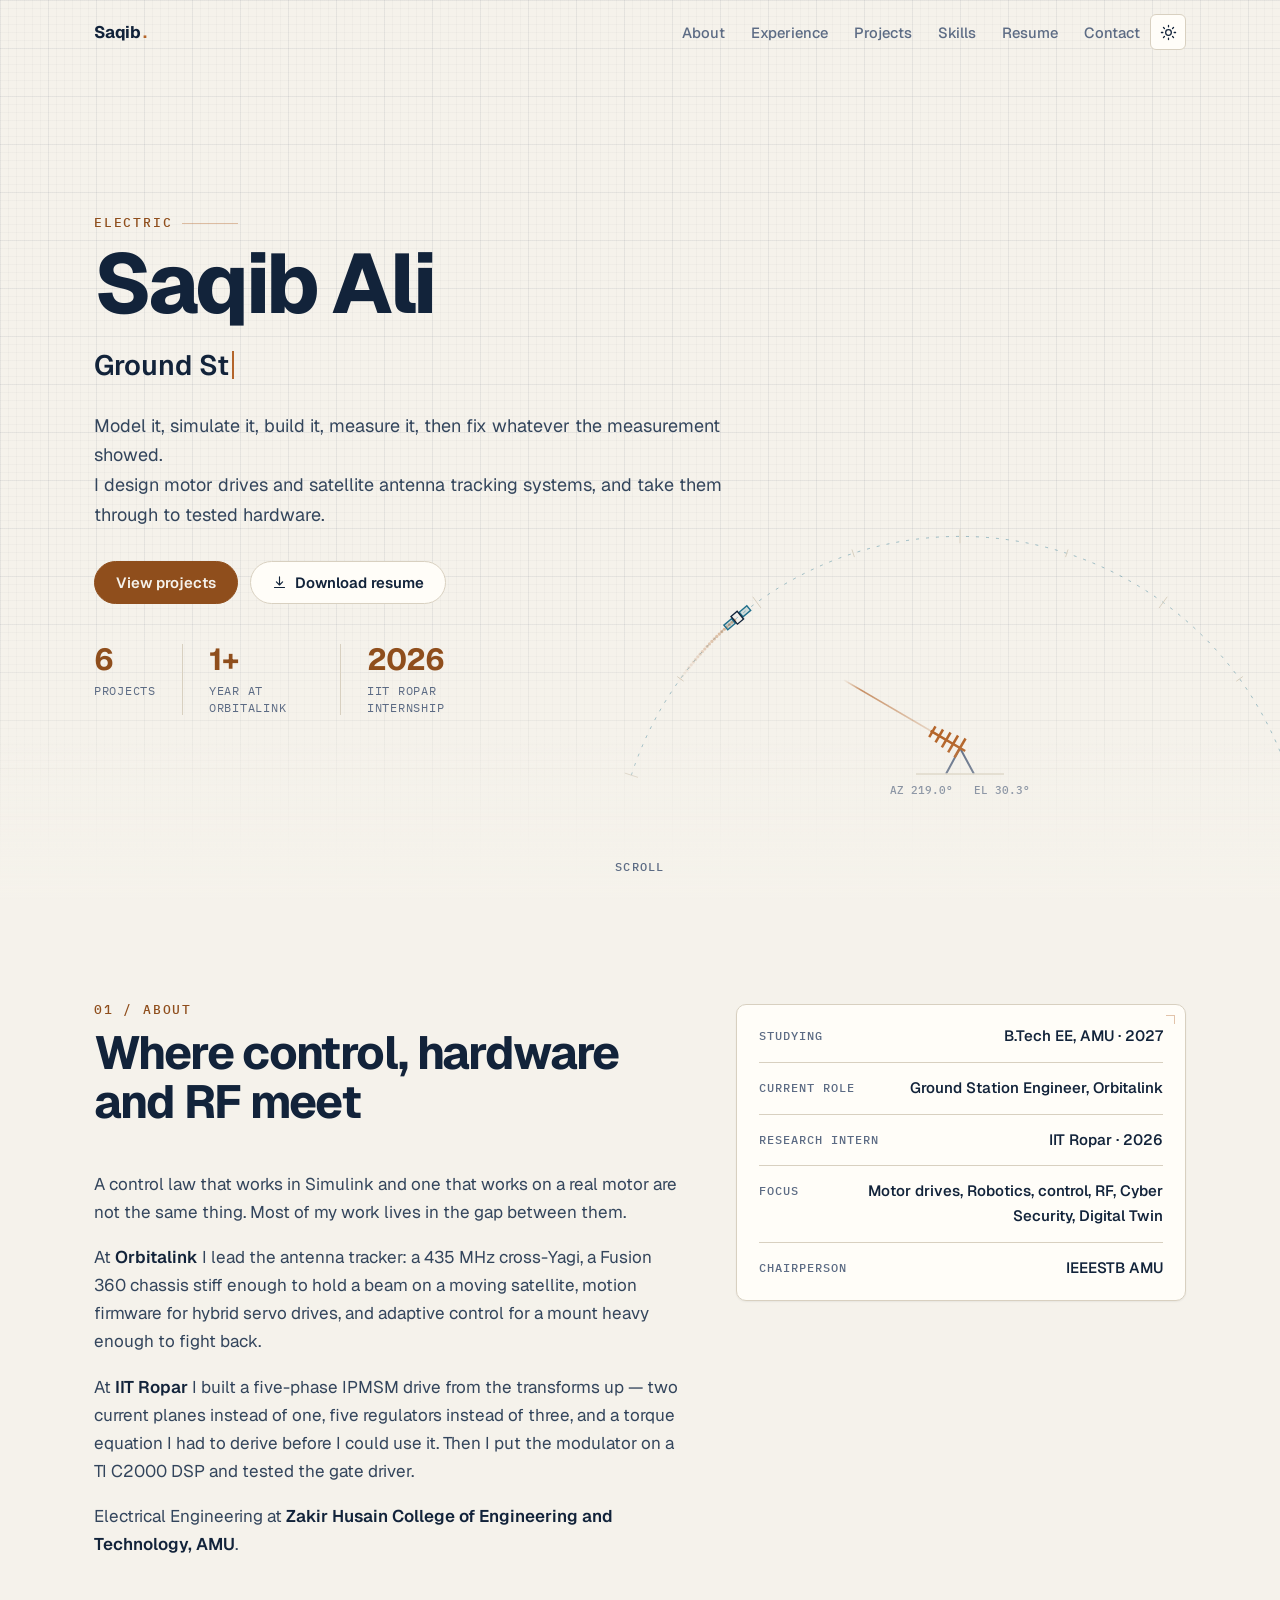
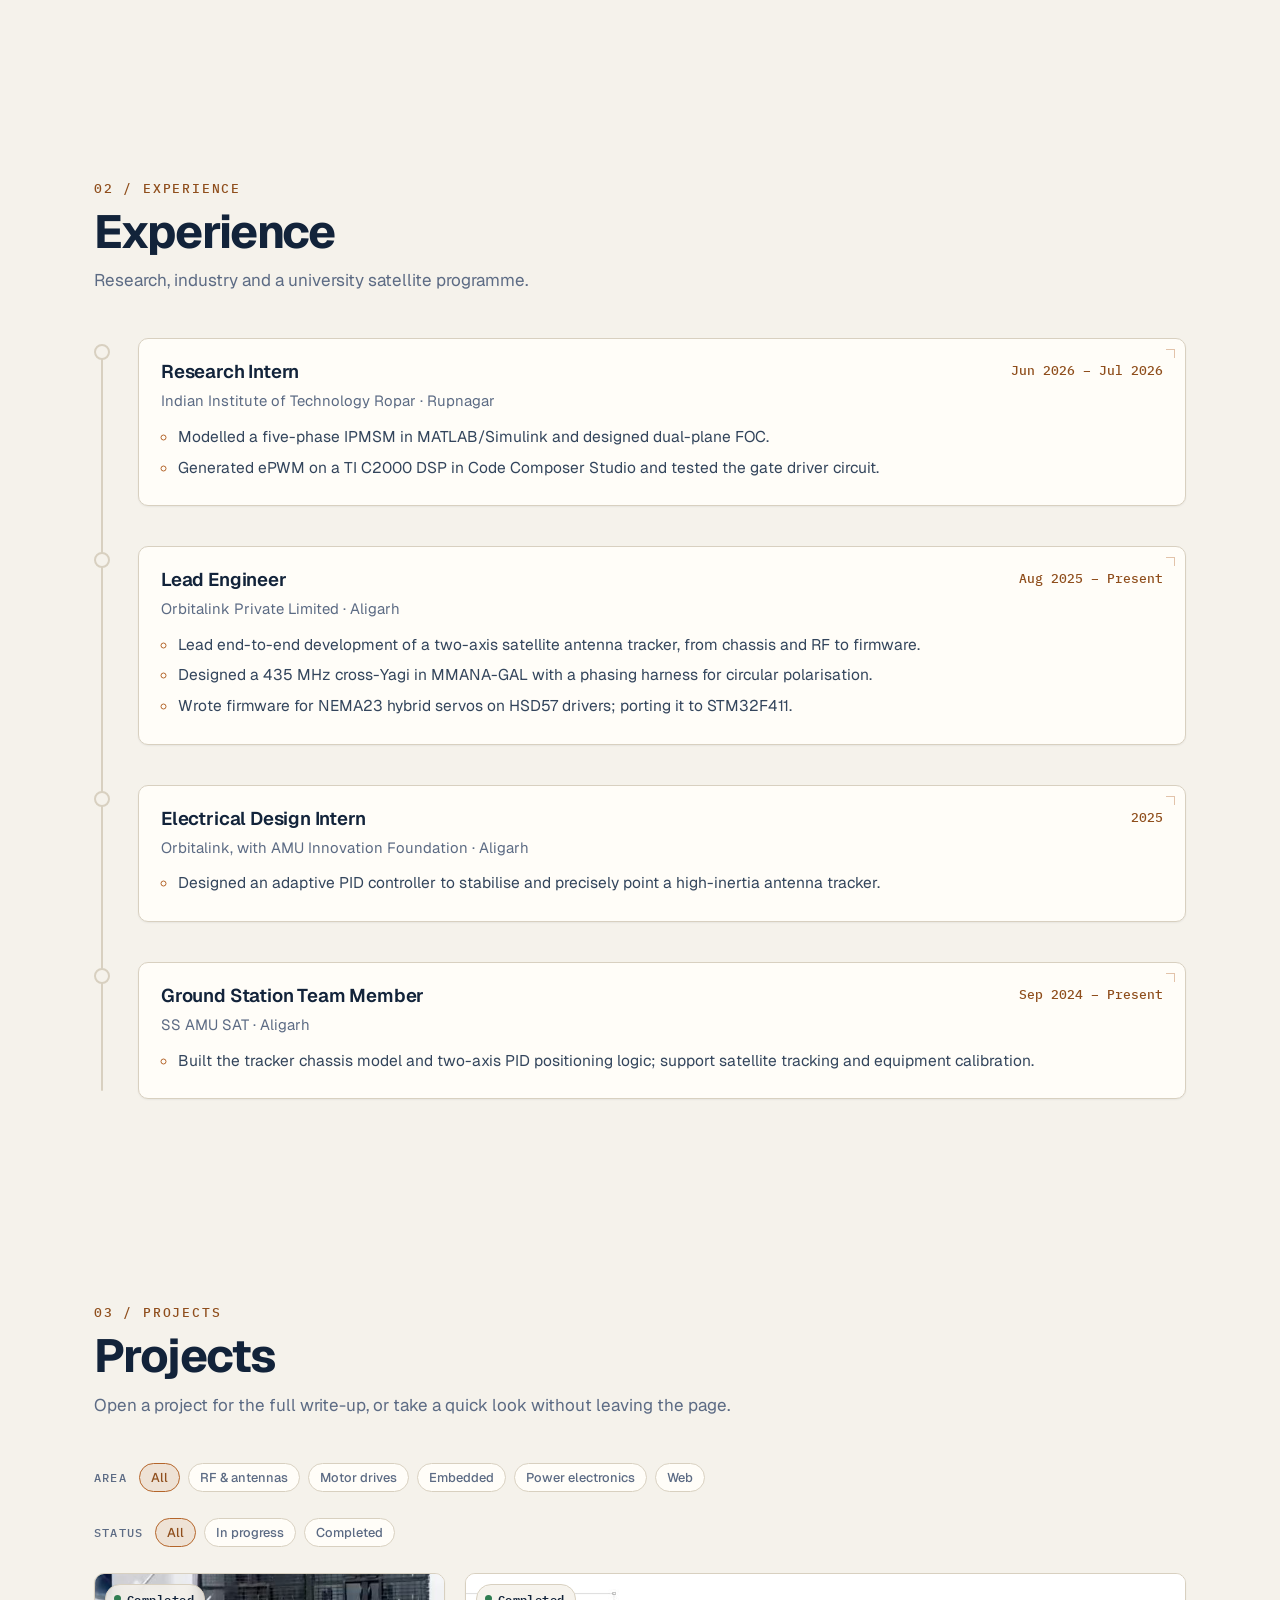
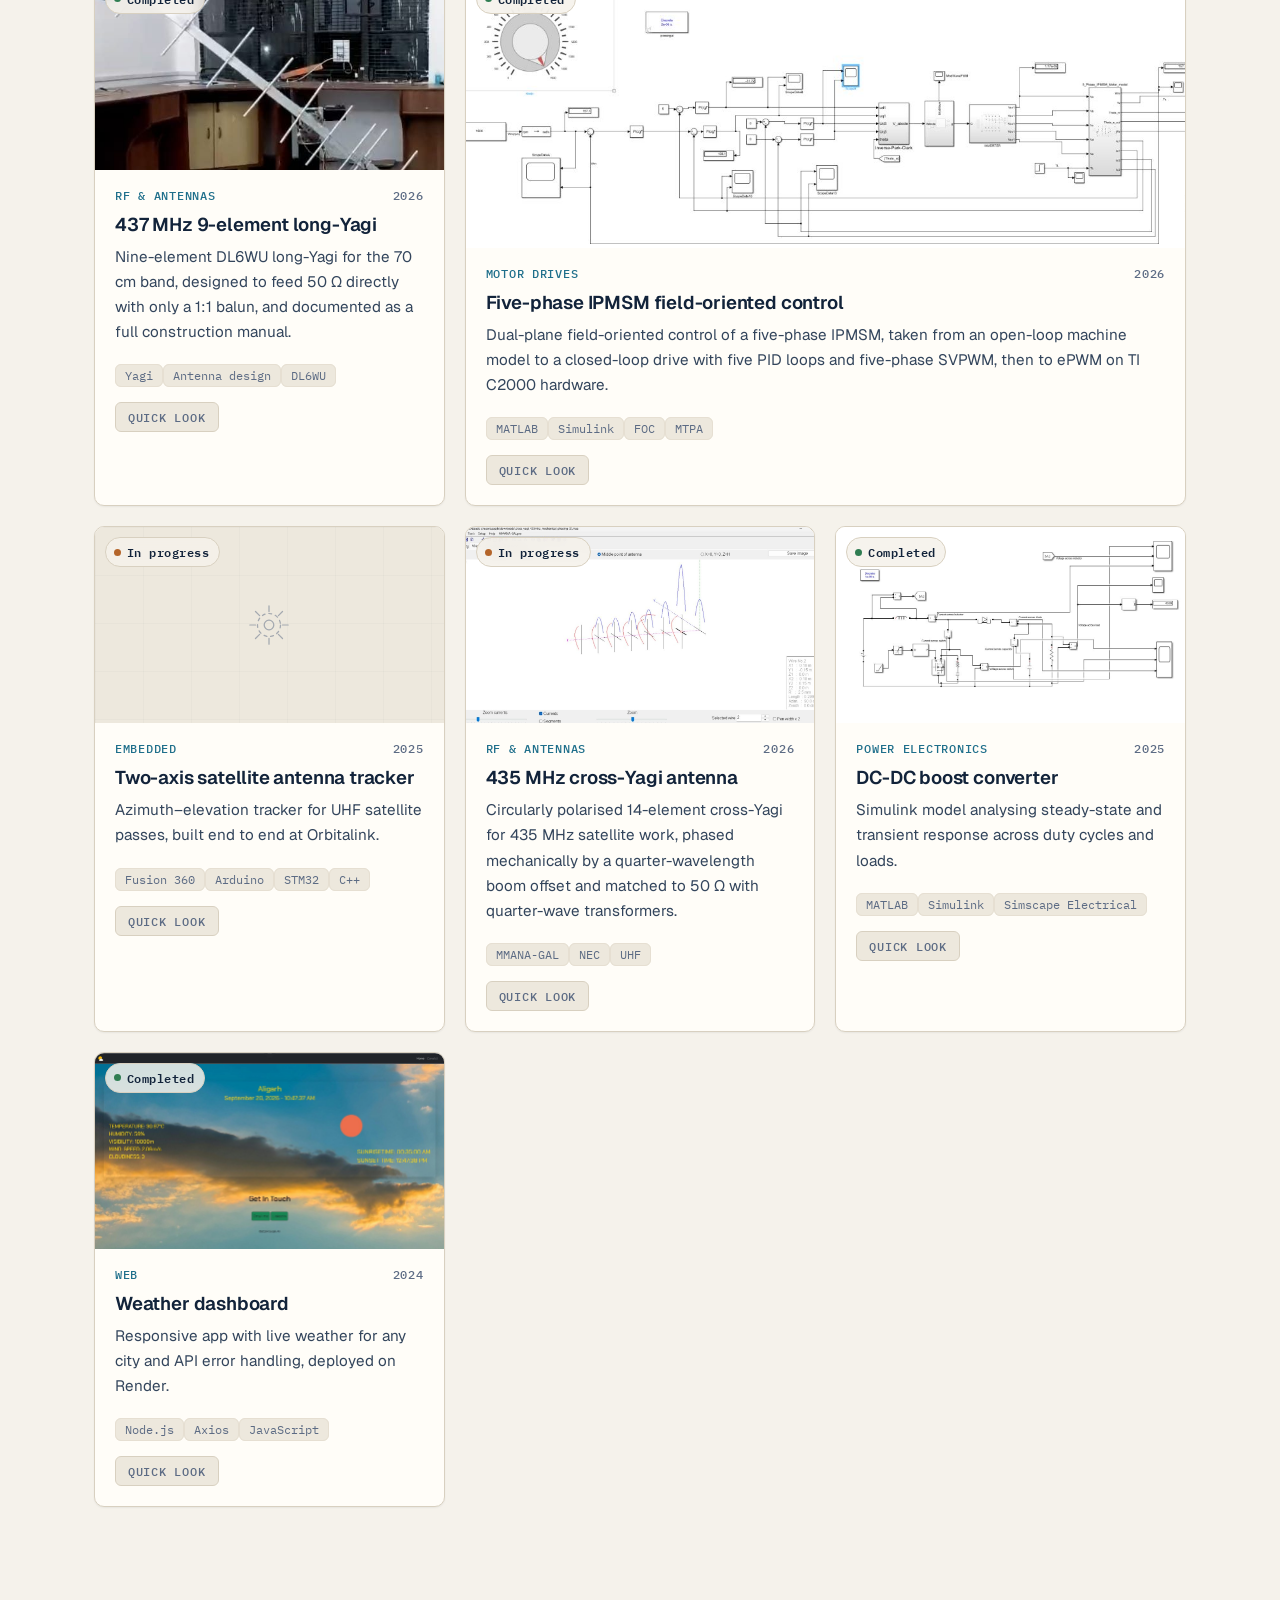
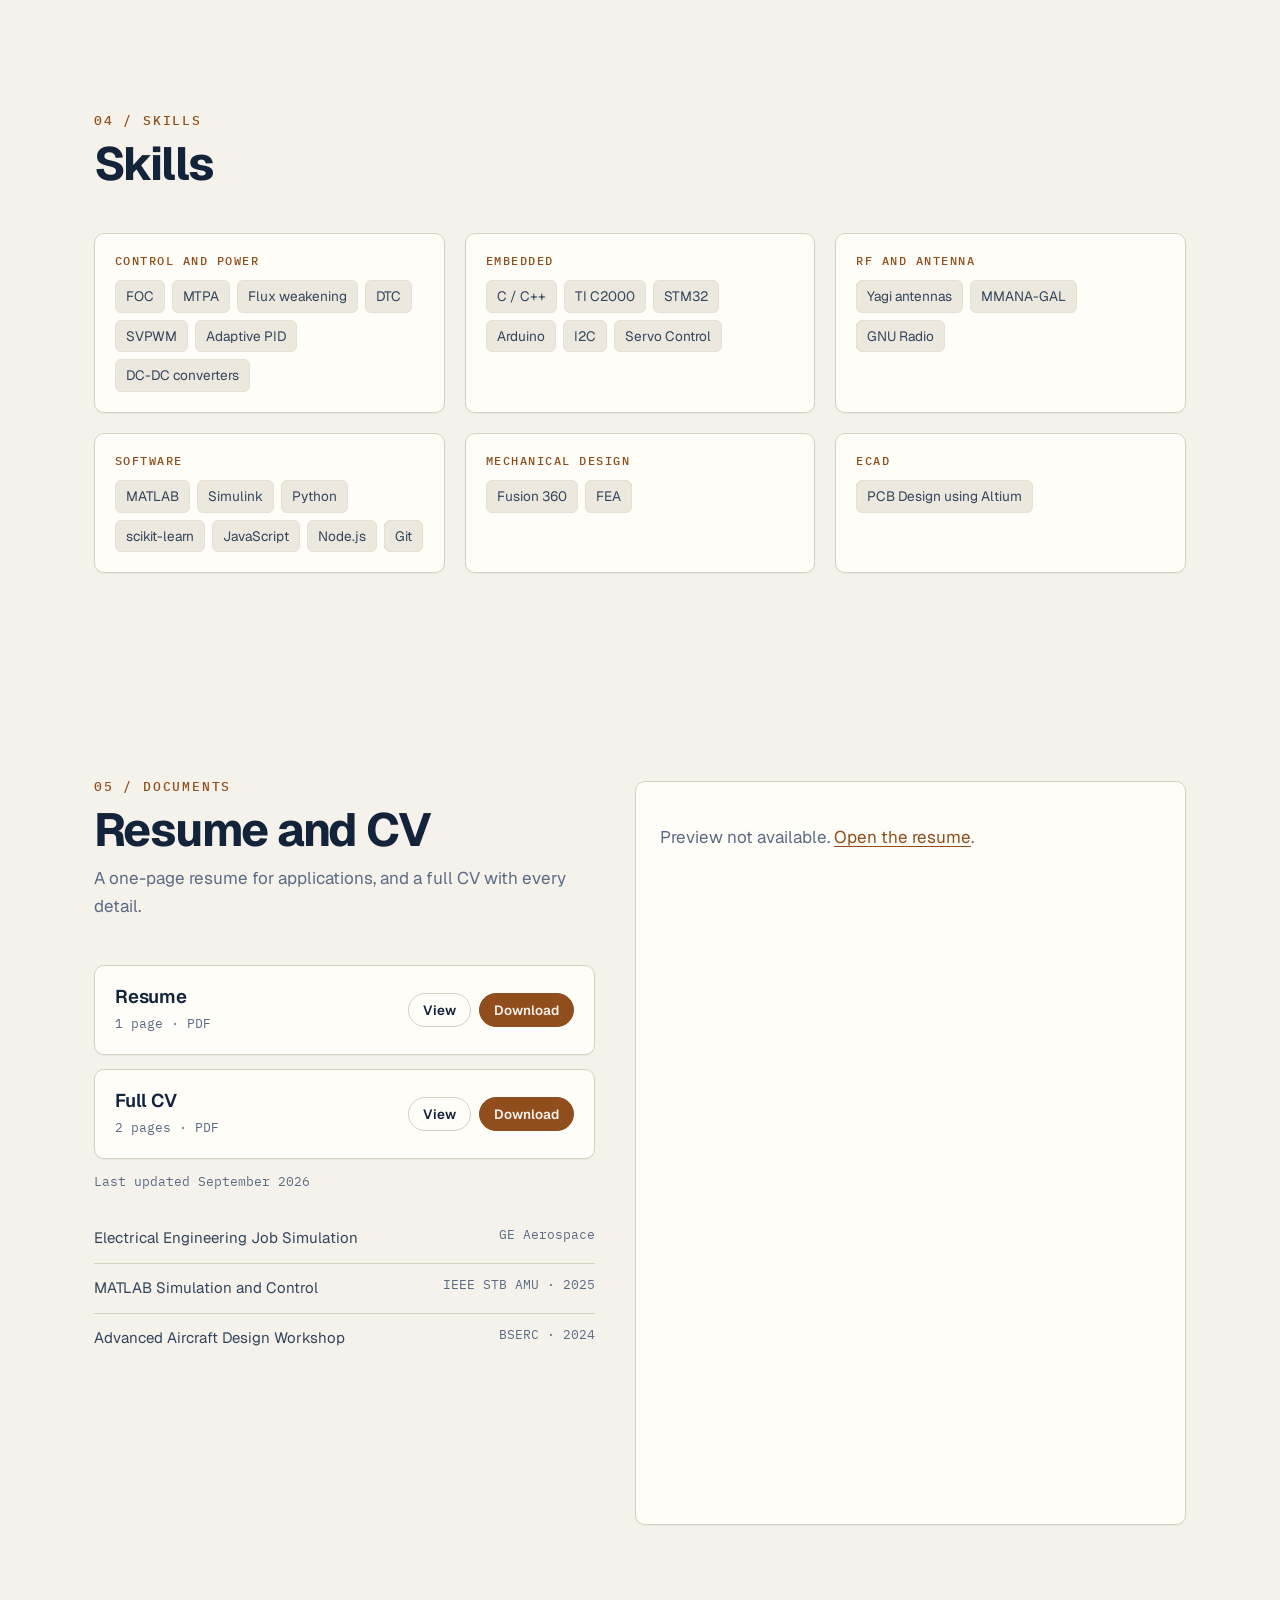
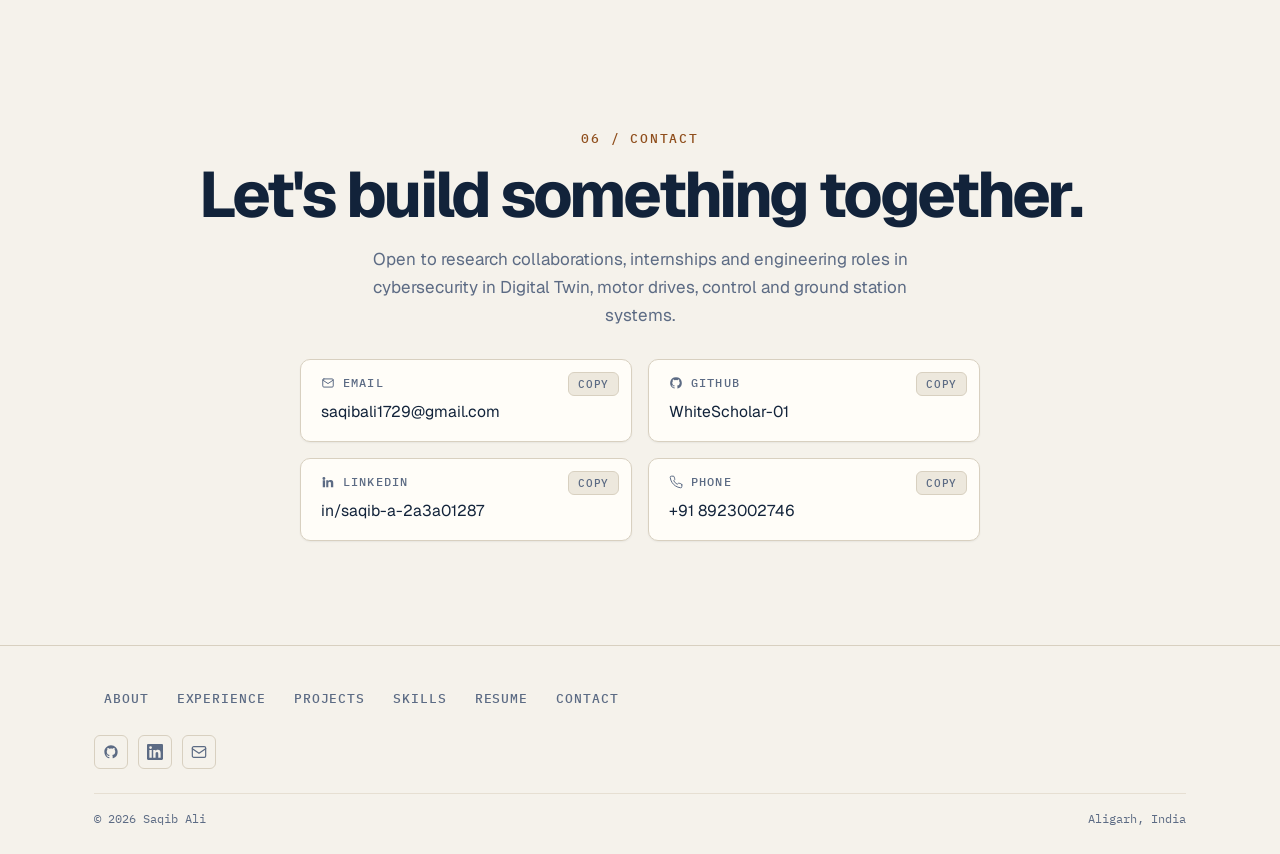
==== commit b4386bb6: "Feat: Add CV, Resume and profile photo management to Site Content in admin panel" ====
--- a/index.html
+++ b/index.html
@@ -130,8 +130,7 @@
     <a class="scroll-hint" href="#about">Scroll</a>
   </section>
 
-  <!-- ===================== ABOUT ===================== -->
-  <section class="block" id="about">
+    <section class="block" id="about">
     <div class="wrap about">
       <div class="reveal">
         <div class="sec-head">
@@ -146,6 +145,9 @@
         </div>
       </div>
       <div class="panel sheet ticked reveal">
+        <!-- Optional profile photo — shown only when uploaded via the admin panel -->
+        <img id="profilePhoto" src="" alt="Profile photo" hidden
+          style="width:100%;max-width:200px;border-radius:var(--r-md);object-fit:cover;margin-bottom:16px;display:block">
         <dl id="aboutPanel">
           <div><dt>Studying</dt><dd>B.Tech EE, AMU · 2027</dd></div>
           <div><dt>Current role</dt><dd>Lead Engineer, Orbitalink</dd></div>
@@ -245,15 +247,15 @@
         <div class="doc sheet">
           <div><h3>Resume</h3><span class="muted">1 page · PDF</span></div>
           <div class="btns">
-            <a class="btn small" href="assets/docs/Saqib_Ali_Resume.pdf" target="_blank" rel="noopener">View</a>
-            <a class="btn small primary" href="assets/docs/Saqib_Ali_Resume.pdf" download="Saqib_Ali_Resume.pdf">Download</a>
+            <a class="btn small doc-resume-view" href="assets/docs/Saqib_Ali_Resume.pdf" target="_blank" rel="noopener">View</a>
+            <a class="btn small primary doc-resume-dl" href="assets/docs/Saqib_Ali_Resume.pdf" download="Saqib_Ali_Resume.pdf">Download</a>
           </div>
         </div>
         <div class="doc sheet">
           <div><h3>Full CV</h3><span class="muted">2 pages · PDF</span></div>
           <div class="btns">
-            <a class="btn small" href="assets/docs/Saqib_Ali_CV.pdf" target="_blank" rel="noopener">View</a>
-            <a class="btn small primary" href="assets/docs/Saqib_Ali_CV.pdf" download="Saqib_Ali_CV.pdf">Download</a>
+            <a class="btn small doc-cv-view" href="assets/docs/Saqib_Ali_CV.pdf" target="_blank" rel="noopener">View</a>
+            <a class="btn small primary doc-cv-dl" href="assets/docs/Saqib_Ali_CV.pdf" download="Saqib_Ali_CV.pdf">Download</a>
           </div>
         </div>
         <p class="updated" id="resumeUpdated" hidden></p>
@@ -267,7 +269,7 @@
         <object id="resumePreview" data-pdf="assets/docs/Saqib_Ali_Resume.pdf#view=FitH&amp;toolbar=0"
                 type="application/pdf" aria-label="Resume preview">
           <p class="status" style="padding:24px">Preview not available.
-            <a href="assets/docs/Saqib_Ali_Resume.pdf" target="_blank" rel="noopener">Open the resume</a>.</p>
+            <a id="resumePreviewLink" href="assets/docs/Saqib_Ali_Resume.pdf" target="_blank" rel="noopener">Open the resume</a>.</p>
         </object>
       </div>
     </div>
--- a/assets/css/site.css
+++ b/assets/css/site.css
@@ -625,6 +625,33 @@
   .back-to-top svg { width: 18px; height: 18px; }
 }
 
+.nda-warning {
+  border: 1px solid var(--accent-line);
+  border-radius: var(--r-md);
+  padding: 16px 20px;
+  background: var(--accent-soft);
+  margin: 16px 0;
+}
+.nda-warning strong {
+  display: flex;
+  align-items: center;
+  gap: 8px;
+  color: var(--accent);
+  font: 500 .8rem var(--font-mono);
+  letter-spacing: .05em;
+  text-transform: uppercase;
+  margin-bottom: 8px;
+}
+.nda-warning svg {
+  width: 16px;
+  height: 16px;
+}
+.nda-warning p {
+  margin: 0;
+  font-size: .95rem;
+  color: var(--text-2);
+}
+
 .status-badge {
   position: absolute;
   top: 10px; left: 10px;
@@ -980,3 +1007,58 @@
   dialog[open] { animation: none; }
   body::before { mask-image: none; -webkit-mask-image: none; }
 }
+
+/* The spec strip � reads like a title block on an engineering drawing. */
+.specs {
+  display: flex;
+  flex-wrap: wrap;
+  gap: 0;
+  border: 1px solid var(--line);
+  border-radius: var(--r-md);
+  background: var(--surface);
+  overflow: hidden;
+  margin: 0 0 40px;
+}
+.specs > div {
+  padding: 13px 20px;
+  border-right: 1px solid var(--line);
+  min-width: 128px;
+  flex: 1 1 auto;
+}
+.specs > div:last-child { border-right: 0; }
+.specs dt {
+  font: 500 .7rem/1 var(--font-mono);
+  letter-spacing: .12em;
+  text-transform: uppercase;
+  color: var(--muted);
+  margin-bottom: 6px;
+}
+.specs dd { margin: 0; font-weight: 600; color: var(--text); font-size: .95rem; }
+.specs .dot {
+  display: inline-block;
+  width: 7px; height: 7px;
+  border-radius: 50%;
+  margin-right: 7px;
+  vertical-align: 1px;
+  background: var(--muted);
+}
+.specs .dot[data-s="Completed"] { background: var(--ok); }
+.specs .dot[data-s="In progress"] { background: var(--accent); }
+.specs .dot[data-s="Planned"] { background: var(--planned); }
+.specs .dot[data-s="Concluded"] { background: var(--muted); }
+@media (max-width: 600px) {
+  .specs > div { border-right: 0; border-bottom: 1px solid var(--line); flex-basis: 100%; }
+  .specs > div:last-child { border-bottom: 0; }
+}
+
+/* Docs & Profile Photo card rows in the admin editor */
+.doc-row {
+  display: flex;
+  align-items: center;
+  gap: 14px;
+  padding: 14px 0;
+  border-bottom: 1px solid var(--line-soft);
+  flex-wrap: wrap;
+}
+.doc-row:last-child { border-bottom: 0; }
+.doc-info { flex: 1 1 200px; display: flex; flex-direction: column; gap: 4px; }
